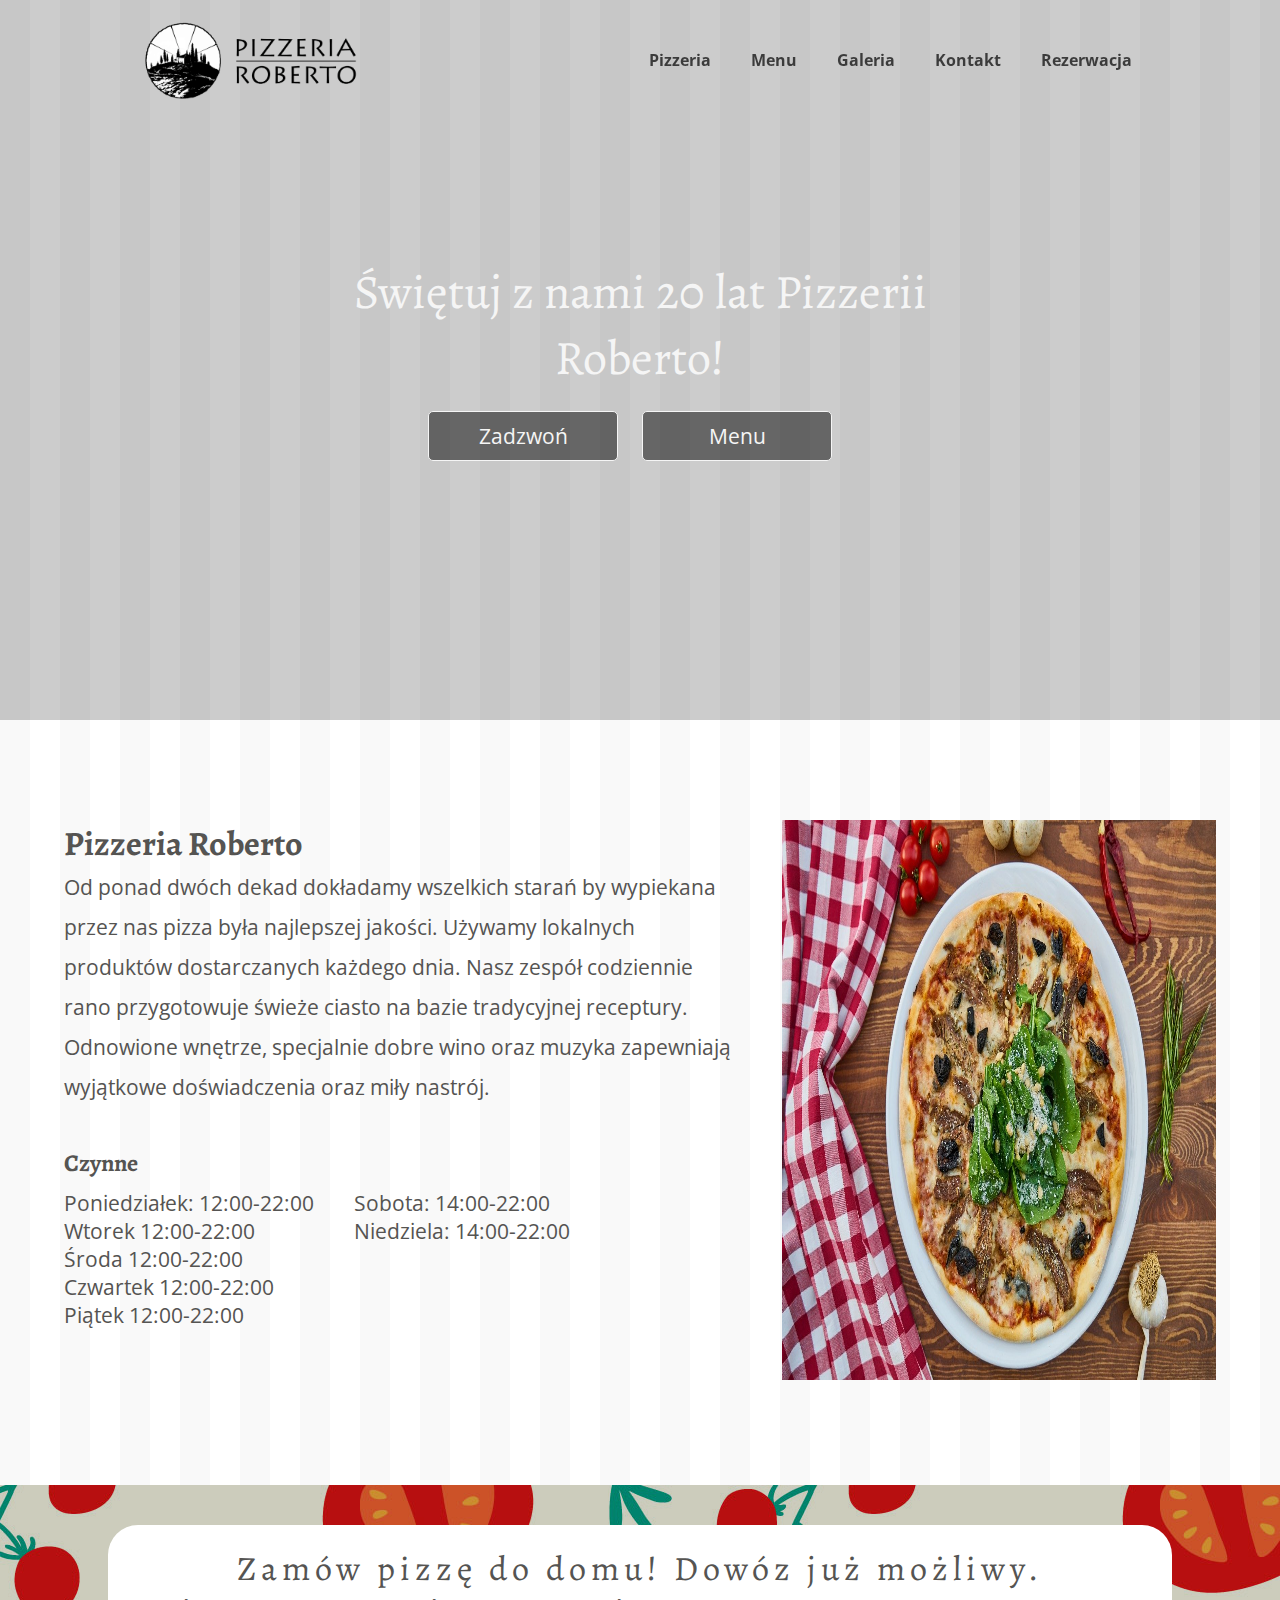
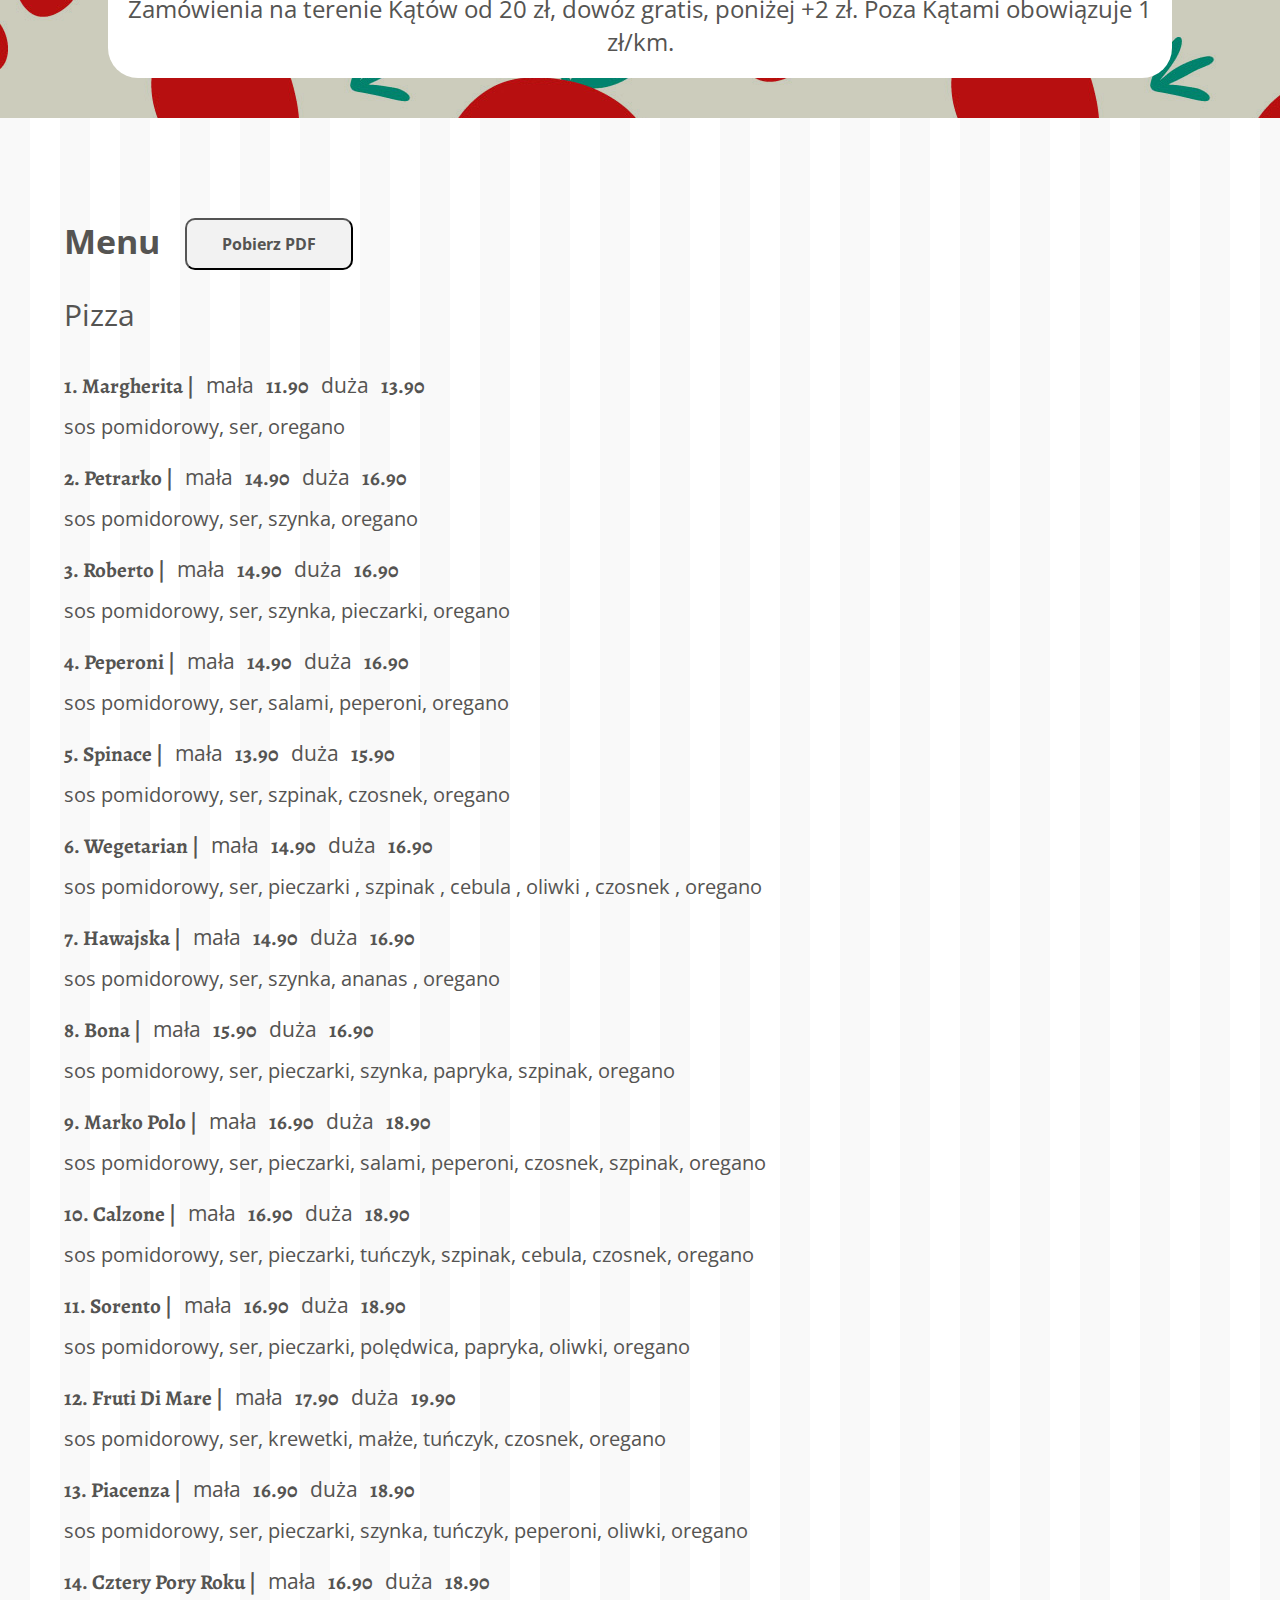
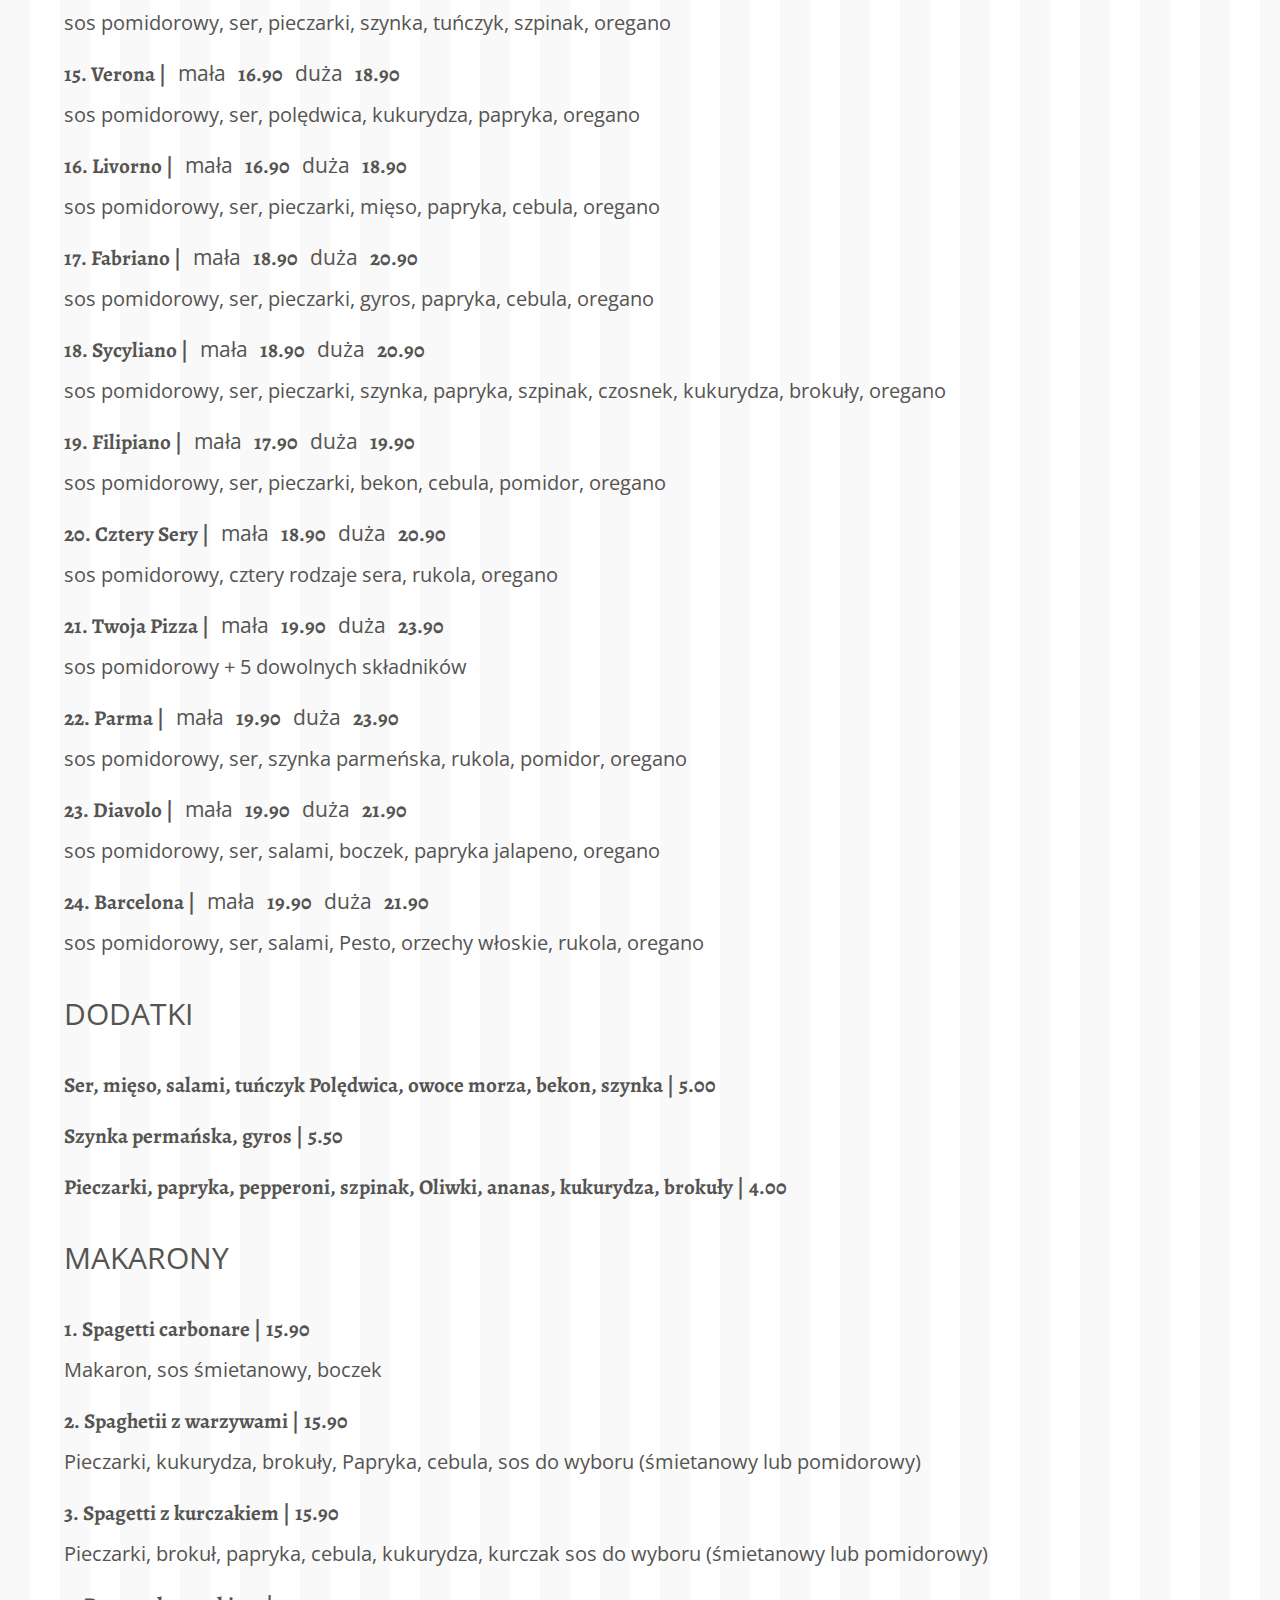
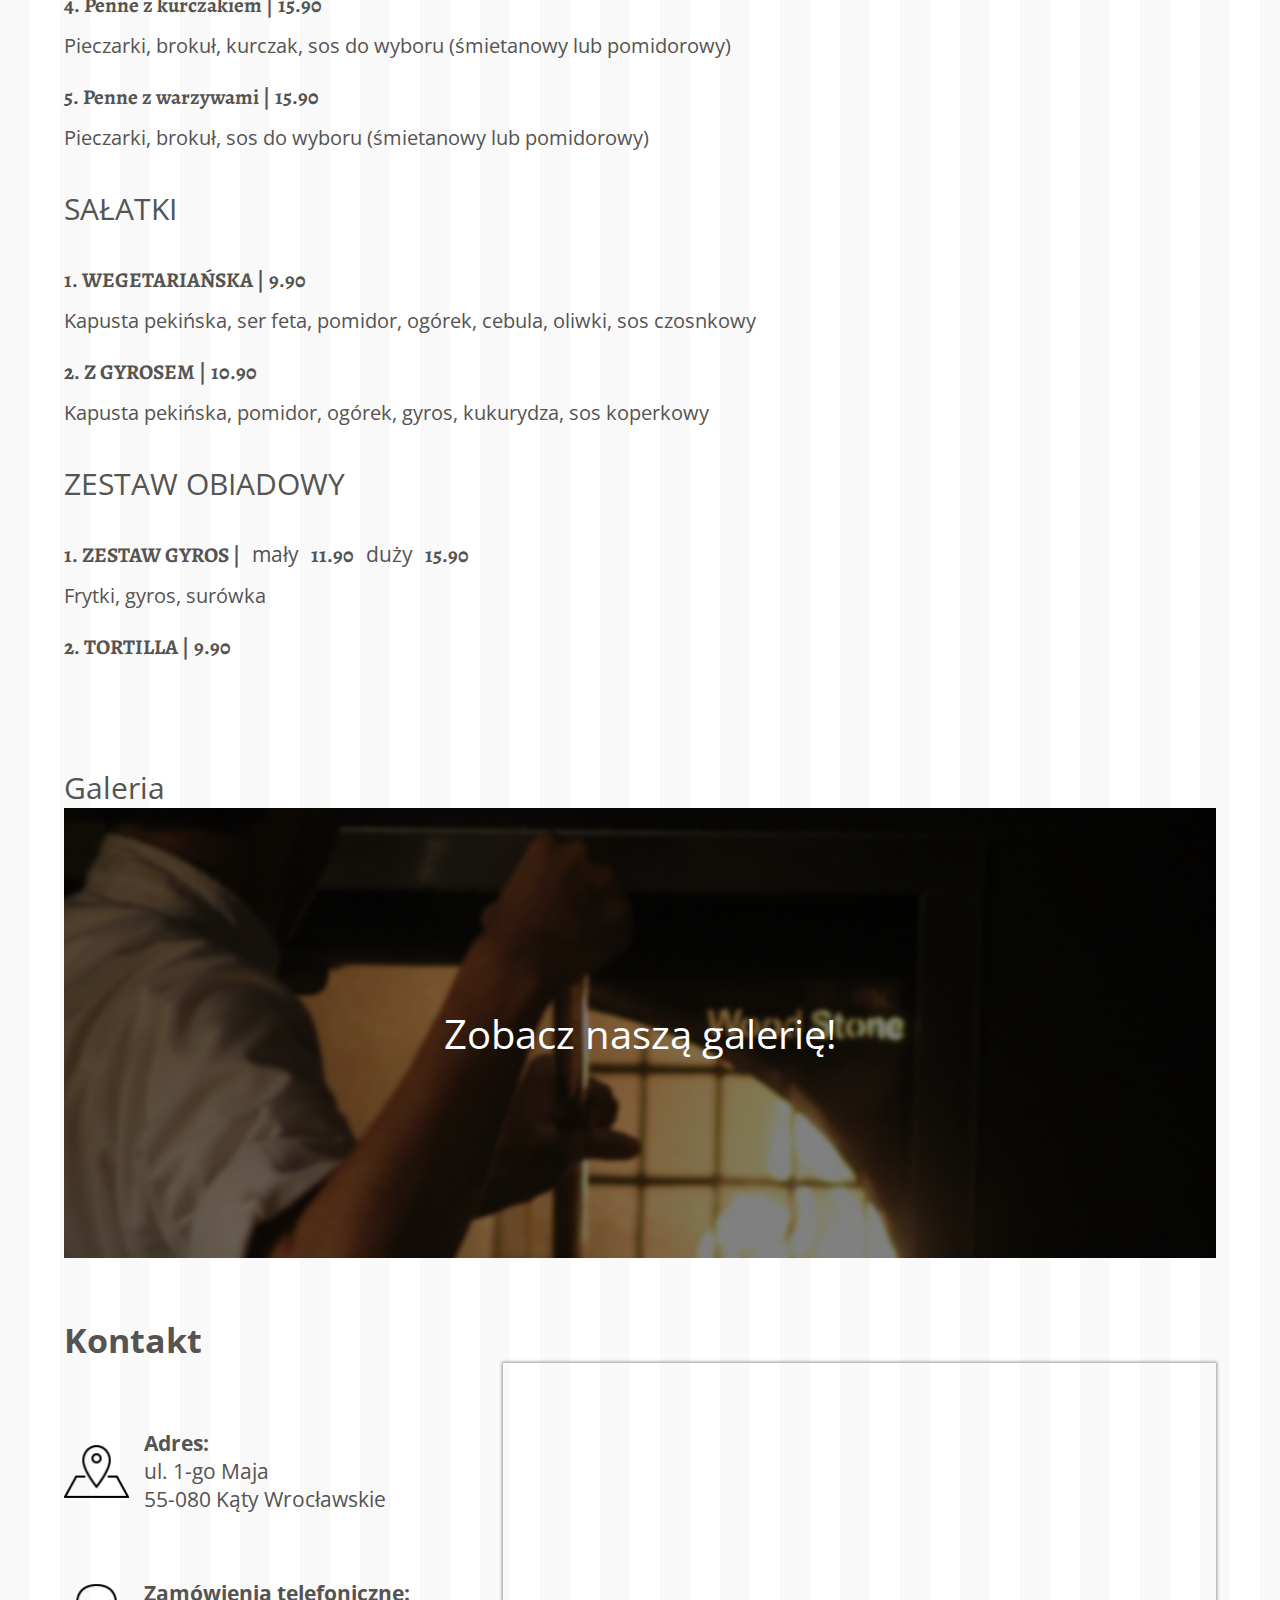
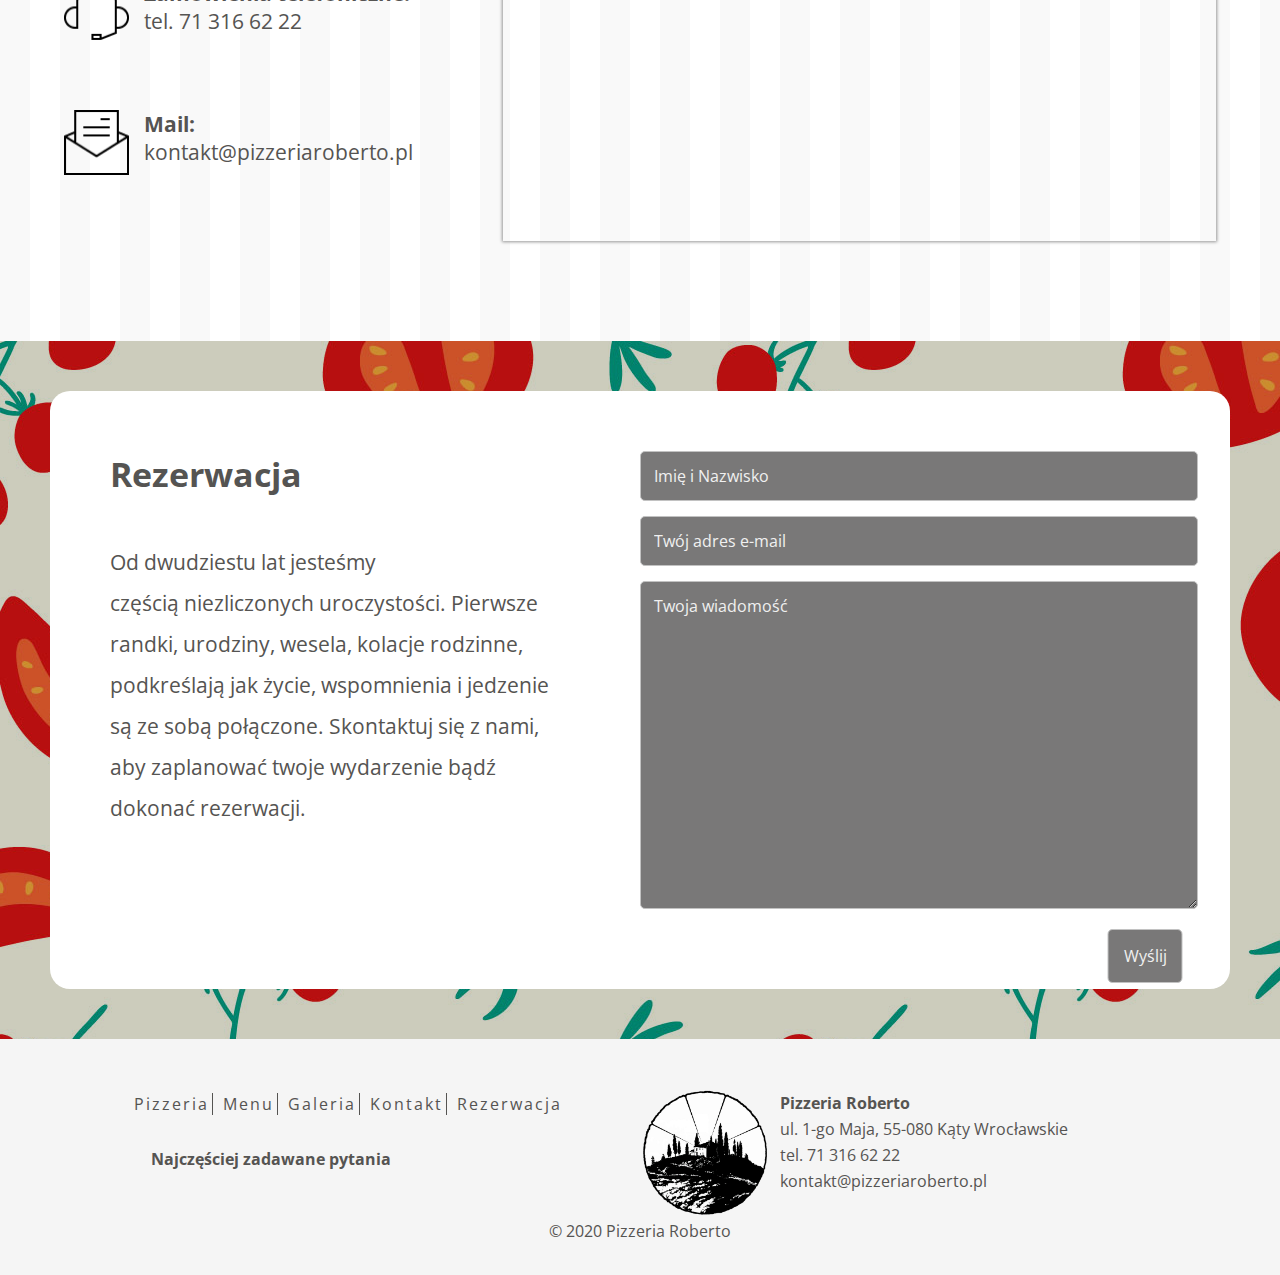
==== index.html @ e14f4267 "Add mobile version + hamburger" ====
<!DOCTYPE html>
<html lang="en">

<head>
    <meta charset="UTF-8">
    <meta name="viewport" content="width=device-width, initial-scale=1.0">
    <meta http-equiv="X-UA-Compatible" content="ie=edge">
    <title>Pizzeria Roberto</title>
    <link rel="stylesheet" href="style.css">
    <link rel="stylesheet" href="//use.fontawesome.com/releases/v5.0.7/css/all.css">
    <link
        href="https://fonts.googleapis.com/css?family=Alegreya:400,700|Open+Sans:400,700&display=swap&subset=latin-ext"
        rel="stylesheet">




    <!-- 
    <link rel="stylesheet" href="https://stackpath.bootstrapcdn.com/bootstrap/4.1.2/css/bootstrap.min.css"
        integrity="sha384-Smlep5jCw/wG7hdkwQ/Z5nLIefveQRIY9nfy6xoR1uRYBtpZgI6339F5dgvm/e9B" crossorigin="anonymous"> -->
</head>

<body>
    <div class="background-image">
        <!-- <div class="bg-headder"></div> -->

        <i class="fas fa-bars"></i>
        <header>
            <!-- <div class="bg-headder"></div> -->
            <nav class="nav-bar">
                <!-- moving nav bar with the site -->

                <div class="bar-pannel nav-moving clearfix">
                    <div class="logo">
                        <a href="#"><img src="images/pizzerialogotyp.png" alt="logo"></a>
                    </div>

                    <div class="nav-list ">
                        <ul>
                            <li class="pizzeriaBtn">Pizzeria</li>
                            <li class="menuBtn">Menu</li>
                            <li class="galleryBtn">Galeria</li>
                            <li class="contactBtn">Kontakt</li>
                            <li class="reservationBtn">Rezerwacja</li>
                        </ul>
                    </div>
                </div>

                <!-- nav bar resting on the top of the site -->

                <div class="bar-pannel clearfix">
                    <div class="logo logo-still-nav">
                        <a href="#"><img src="images/pizzerialogotyp.png" alt="logo"></a>
                    </div>

                    <div class="nav-list nav-list2">
                        <ul>
                            <li class="pizzeriaBtn2">Pizzeria</li>
                            <li class="menuBtn2">Menu</li>
                            <li class="galleryBtn2">Galeria</li>
                            <li class="contactBtn2">Kontakt</li>
                            <li class="reservationBtn2">Rezerwacja</li>
                        </ul>
                    </div>
                </div>

                <div class="center-information">
                    <h2 class="center-text font-headders">Świętuj z nami 20 lat Pizzerii Roberto!</h2>
                    <div class="button-wrapper">
                        <a href="tel:+48713166222"> <button class="banner-call">Zadzwoń</button></a>
                        <button class="banner-menu menuBannerBtn">Menu</button>
                    </div>
                </div>


            </nav>
        </header>

        <div class="wrapper">
            <section class="pizzeria">
                <div class="content-section-pizzeria">
                    <div class="text-section-pizzeria">
                        <h2 class="font-headders">Pizzeria Roberto</h2>
                        <p>Od ponad dwóch dekad dokładamy wszelkich starań by wypiekana przez nas pizza była najlepszej
                            jakości. Używamy lokalnych produktów dostarczanych każdego dnia.
                            Nasz zespół codziennie rano przygotowuje świeże ciasto na bazie tradycyjnej receptury.
                            Odnowione wnętrze, specjalnie dobre wino oraz muzyka zapewniają wyjątkowe doświadczenia oraz
                            miły nastrój.</p>

                        <h3 class="font-headders">Czynne</h3>

                        <section class="opening-hours">

                            <span>
                                <ul>
                                    <li>Poniedziałek: 12:00-22:00</li>
                                    <li>Wtorek 12:00-22:00</li>
                                    <li>Środa 12:00-22:00</li>
                                    <li>Czwartek 12:00-22:00</li>
                                    <li>Piątek 12:00-22:00</li>
                                </ul>
                            </span>
                            <span>
                                <ul>
                                    <li>Sobota: 14:00-22:00</li>
                                    <li>Niedziela: 14:00-22:00</li>
                                </ul>
                            </span>
                        </section>
                    </div>
                    <div class="img-section-pizzeria">
                        <img class="clearfix" src="images/bannerprobny.jpg" alt="pizzeria">
                    </div>
                </div>


            </section>

        </div>




        <section class="middle-banner">
            <div class="middle-banner-text">
                <h2 class="font-headders">Zamów pizzę do domu! Dowóz już możliwy.</h2>
                <h3>Zamówienia na terenie Kątów od 20 zł, dowóz gratis, poniżej +2 zł. Poza Kątami obowiązuje 1 zł/km.
                </h3>
            </div>

        </section>


        <div class="wrapper">
            <section class="section-menu">
                <div class="section-menu-headder">
                    <p>Menu</p>
                    <a href="/images/pizzerialogotyp.png" download="Menu Pizzeria Roberto">
                <button>Pobierz PDF</button>
            </a>
                </div>

                <div class="section-menu-pizza">
                    <div class="section-menu-pizza-headder">
                        <span class="menu-headder">Pizza</span>

                    </div>

                    <div class="cointainer-menu-line">
                        <span class="product-name">1. Margherita |</span>
                        <span class="product-size">mała</span>
                        <span class="product-price">11.90</span>
                        <span class="product-size">duża</span>
                        <span class="product-price clearfix">13.90</span>
                        <span class="product-addings">sos pomidorowy, ser, oregano</span>
                    </div>

                    <div class="cointainer-menu-line">
                        <span class="product-name">	2. Petrarko |</span>
                        <span class="product-size">mała</span>
                        <span class="product-price">14.90</span>
                        <span class="product-size">duża</span>
                        <span class="product-price clearfix">16.90</span>
                        <span class="product-addings">sos pomidorowy, ser, szynka, oregano</span>
                    </div>

                    <div class="cointainer-menu-line">
                        <span class="product-name">	3. Roberto |</span>
                        <span class="product-size">mała</span>
                        <span class="product-price">14.90</span>
                        <span class="product-size">duża</span>
                        <span class="product-price clearfix">16.90</span>
                        <span class="product-addings">sos pomidorowy, ser, szynka, pieczarki, oregano</span>
                    </div>

                    <div class="cointainer-menu-line">
                        <span class="product-name">	4. Peperoni |</span>
                        <span class="product-size">mała</span>
                        <span class="product-price">14.90</span>
                        <span class="product-size">duża</span>
                        <span class="product-price clearfix">16.90</span>
                        <span class="product-addings">sos pomidorowy, ser, salami, peperoni, oregano</span>
                    </div>

                    <div class="cointainer-menu-line">
                        <span class="product-name">	5. Spinace |</span>
                        <span class="product-size">mała</span>
                        <span class="product-price">13.90</span>
                        <span class="product-size">duża</span>
                        <span class="product-price clearfix">15.90</span>
                        <span class="product-addings">sos pomidorowy, ser, szpinak, czosnek, oregano</span>
                    </div>

                    <div class="cointainer-menu-line">
                        <span class="product-name">	6. Wegetarian |</span>
                        <span class="product-size">mała</span>
                        <span class="product-price">14.90</span>
                        <span class="product-size">duża</span>
                        <span class="product-price clearfix">16.90</span>
                        <span class="product-addings">sos pomidorowy, ser, pieczarki , szpinak , cebula , oliwki , czosnek , oregano</span>
                    </div>

                    <div class="cointainer-menu-line">
                        <span class="product-name">	7. Hawajska |</span>
                        <span class="product-size">mała</span>
                        <span class="product-price">14.90</span>
                        <span class="product-size">duża</span>
                        <span class="product-price clearfix">16.90</span>
                        <span class="product-addings">sos pomidorowy, ser, szynka, ananas , oregano</span>
                    </div>

                    <div class="cointainer-menu-line">
                        <span class="product-name">	8. Bona |</span>
                        <span class="product-size">mała</span>
                        <span class="product-price">15.90</span>
                        <span class="product-size">duża</span>
                        <span class="product-price clearfix">16.90</span>
                        <span class="product-addings">sos pomidorowy, ser, pieczarki, szynka, papryka, szpinak, oregano</span>
                    </div>

                    <div class="cointainer-menu-line">
                        <span class="product-name">	9. Marko Polo |</span>
                        <span class="product-size">mała</span>
                        <span class="product-price">16.90</span>
                        <span class="product-size">duża</span>
                        <span class="product-price clearfix">18.90</span>
                        <span class="product-addings">sos pomidorowy, ser, pieczarki, salami, peperoni, czosnek, szpinak, oregano</span>
                    </div>

                    <div class="cointainer-menu-line">
                        <span class="product-name">	10. Calzone |</span>
                        <span class="product-size">mała</span>
                        <span class="product-price">16.90</span>
                        <span class="product-size">duża</span>
                        <span class="product-price clearfix">18.90</span>
                        <span class="product-addings">sos pomidorowy, ser, pieczarki, tuńczyk, szpinak, cebula, czosnek, oregano</span>
                    </div>

                    <div class="cointainer-menu-line">
                        <span class="product-name">	11. Sorento |</span>
                        <span class="product-size">mała</span>
                        <span class="product-price">16.90</span>
                        <span class="product-size">duża</span>
                        <span class="product-price clearfix">18.90</span>
                        <span class="product-addings">sos pomidorowy, ser, pieczarki, polędwica, papryka, oliwki, oregano</span>
                    </div>

                    <div class="cointainer-menu-line">
                        <span class="product-name">	12. Fruti Di Mare |</span>
                        <span class="product-size">mała</span>
                        <span class="product-price">17.90</span>
                        <span class="product-size">duża</span>
                        <span class="product-price clearfix">19.90</span>
                        <span class="product-addings">sos pomidorowy, ser, krewetki, małże, tuńczyk, czosnek, oregano</span>
                    </div>

                    <div class="cointainer-menu-line">
                        <span class="product-name">	13. Piacenza |</span>
                        <span class="product-size">mała</span>
                        <span class="product-price">16.90</span>
                        <span class="product-size">duża</span>
                        <span class="product-price clearfix">18.90</span>
                        <span class="product-addings">sos pomidorowy, ser, pieczarki, szynka, tuńczyk, peperoni, oliwki, oregano</span>
                    </div>

                    <div class="cointainer-menu-line">
                        <span class="product-name">	14. Cztery Pory Roku |</span>
                        <span class="product-size">mała</span>
                        <span class="product-price">16.90</span>
                        <span class="product-size">duża</span>
                        <span class="product-price clearfix">18.90</span>
                        <span class="product-addings">sos pomidorowy, ser, pieczarki, szynka, tuńczyk, szpinak, oregano</span>
                    </div>

                    <div class="cointainer-menu-line">
                        <span class="product-name">	15. Verona |</span>
                        <span class="product-size">mała</span>
                        <span class="product-price">16.90</span>
                        <span class="product-size">duża</span>
                        <span class="product-price clearfix">18.90</span>
                        <span class="product-addings">sos pomidorowy, ser, polędwica, kukurydza, papryka, oregano</span>
                    </div>

                    <div class="cointainer-menu-line">
                        <span class="product-name">	16. Livorno |</span>
                        <span class="product-size">mała</span>
                        <span class="product-price">16.90</span>
                        <span class="product-size">duża</span>
                        <span class="product-price clearfix">18.90</span>
                        <span class="product-addings">sos pomidorowy, ser, pieczarki, mięso, papryka, cebula, oregano</span>
                    </div>

                    <div class="cointainer-menu-line">
                        <span class="product-name">	17. Fabriano |</span>
                        <span class="product-size">mała</span>
                        <span class="product-price">18.90</span>
                        <span class="product-size">duża</span>
                        <span class="product-price clearfix">20.90</span>
                        <span class="product-addings">sos pomidorowy, ser, pieczarki, gyros, papryka, cebula, oregano</span>
                    </div>

                    <div class="cointainer-menu-line">
                        <span class="product-name">	18. Sycyliano |</span>
                        <span class="product-size">mała</span>
                        <span class="product-price">18.90</span>
                        <span class="product-size">duża</span>
                        <span class="product-price clearfix">20.90</span>
                        <span class="product-addings">sos pomidorowy, ser, pieczarki, szynka, papryka, szpinak, czosnek, kukurydza, brokuły, oregano</span>
                    </div>

                    <div class="cointainer-menu-line">
                        <span class="product-name">	19. Filipiano |</span>
                        <span class="product-size">mała</span>
                        <span class="product-price">17.90</span>
                        <span class="product-size">duża</span>
                        <span class="product-price clearfix">19.90</span>
                        <span class="product-addings">sos pomidorowy, ser, pieczarki, bekon, cebula, pomidor, oregano</span>
                    </div>

                    <div class="cointainer-menu-line">
                        <span class="product-name">	20. Cztery Sery |</span>
                        <span class="product-size">mała</span>
                        <span class="product-price">18.90</span>
                        <span class="product-size">duża</span>
                        <span class="product-price clearfix">20.90</span>
                        <span class="product-addings">sos pomidorowy, cztery rodzaje sera, rukola, oregano</span>
                    </div>

                    <div class="cointainer-menu-line">
                        <span class="product-name">	21. Twoja Pizza |</span>
                        <span class="product-size">mała</span>
                        <span class="product-price">19.90</span>
                        <span class="product-size">duża</span>
                        <span class="product-price clearfix">23.90</span>
                        <span class="product-addings">sos pomidorowy + 5 dowolnych składników</span>
                    </div>

                    <div class="cointainer-menu-line">
                        <span class="product-name">	22. Parma |</span>
                        <span class="product-size">mała</span>
                        <span class="product-price">19.90</span>
                        <span class="product-size">duża</span>
                        <span class="product-price clearfix">23.90</span>
                        <span class="product-addings">sos pomidorowy, ser, szynka parmeńska, rukola, pomidor, oregano</span>
                    </div>

                    <div class="cointainer-menu-line">
                        <span class="product-name">	23. Diavolo |</span>
                        <span class="product-size">mała</span>
                        <span class="product-price">19.90</span>
                        <span class="product-size">duża</span>
                        <span class="product-price clearfix">21.90</span>
                        <span class="product-addings">sos pomidorowy, ser, salami, boczek, papryka jalapeno, oregano</span>
                    </div>

                    <div class="cointainer-menu-line">
                        <span class="product-name">	24. Barcelona |</span>
                        <span class="product-size">mała</span>
                        <span class="product-price">19.90</span>
                        <span class="product-size">duża</span>
                        <span class="product-price clearfix">21.90</span>
                        <span class="product-addings">sos pomidorowy, ser, salami, Pesto, orzechy włoskie, rukola, oregano</span>
                    </div>




                </div>
                <div class="section-menu-addings">
                    <div class="section-menu-pizza-headder">
                        <span class="menu-headder">DODATKI</span>
                    </div>

                    <div class="cointainer-menu-line">
                        <span class="product-name">Ser, mięso, salami, tuńczyk
                        Polędwica, owoce morza, bekon, szynka |</span>
                        <span class="product-price">5.00</span>

                    </div>

                    <div class="cointainer-menu-line">
                        <span class="product-name">Szynka permańska, gyros |</span>
                        <span class="product-price">5.50</span>

                    </div>


                    <div class="cointainer-menu-line">
                        <span class="product-name">	Pieczarki, papryka, pepperoni, szpinak,
                        Oliwki, ananas, kukurydza, brokuły |</span>
                        <span class="product-price">4.00</span>

                    </div>


                </div>


                <div class="section-menu-macaronni">
                    <div class="section-menu-pizza-headder">
                        <span class="menu-headder">MAKARONY</span>
                    </div>

                    <div class="cointainer-menu-line">
                        <span class="product-name">	1. Spagetti carbonare |</span>
                        <span class="product-price clearfix">15.90</span>
                        <span class="product-addings">Makaron, sos śmietanowy, boczek</span>
                    </div>

                    <div class="cointainer-menu-line">
                        <span class="product-name">	2. Spaghetii z warzywami |</span>
                        <span class="product-price clearfix">15.90</span>
                        <span class="product-addings">Pieczarki, kukurydza, brokuły, Papryka, cebula, sos do wyboru (śmietanowy lub pomidorowy)</span>
                    </div>

                    <div class="cointainer-menu-line">
                        <span class="product-name">	3. Spagetti z kurczakiem |</span>
                        <span class="product-price clearfix">15.90</span>
                        <span class="product-addings">Pieczarki, brokuł, papryka, cebula, kukurydza, kurczak sos do wyboru (śmietanowy lub pomidorowy)</span>
                    </div>

                    <div class="cointainer-menu-line">
                        <span class="product-name">	4. Penne z kurczakiem |</span>
                        <span class="product-price clearfix">15.90</span>
                        <span class="product-addings">Pieczarki, brokuł, kurczak, sos do wyboru (śmietanowy lub pomidorowy)</span>
                    </div>

                    <div class="cointainer-menu-line">
                        <span class="product-name">	5. Penne z warzywami |</span>
                        <span class="product-price clearfix">15.90</span>
                        <span class="product-addings">Pieczarki, brokuł, sos do wyboru (śmietanowy lub pomidorowy)</span>
                    </div>


                </div>


                <div class="section-menu-salads">
                    <div class="section-menu-pizza-headder">
                        <span class="menu-headder">SAŁATKI</span>
                    </div>

                    <div class="cointainer-menu-line">
                        <span class="product-name">	1. WEGETARIAŃSKA |</span>
                        <span class="product-price clearfix">9.90</span>
                        <span class="product-addings">Kapusta pekińska, ser feta, pomidor, ogórek, cebula, oliwki, sos czosnkowy</span>
                    </div>

                    <div class="cointainer-menu-line">
                        <span class="product-name">	2. Z GYROSEM |</span>
                        <span class="product-price clearfix">10.90</span>
                        <span class="product-addings">Kapusta pekińska, pomidor, ogórek, gyros, kukurydza, sos koperkowy</span>
                    </div>
                </div>


                <div class="section-menu-dinner-set">
                    <div class="section-menu-pizza-headder">
                        <span class="menu-headder">ZESTAW OBIADOWY</span>
                    </div>

                    <div class="cointainer-menu-line">
                        <span class="product-name">	1. ZESTAW GYROS |</span>
                        <span class="product-size">mały</span>
                        <span class="product-price">11.90</span>
                        <span class="product-size">duży</span>
                        <span class="product-price clearfix">15.90</span>
                        <span class="product-addings">Frytki, gyros, surówka</span>
                    </div>

                    <div class="cointainer-menu-line">
                        <span class="product-name">	2. TORTILLA |</span>
                        <span class="product-price clearfix">9.90</span>
                    </div>


                </div>

            </section>
        </div>


        <div class="wrapper">

            <section class="section-gallery">
                <div class="section-gallery-headder">
                    <p>Galeria</p>
                </div>

                <div class="section-gallery-gallery" onclick="goToGalleryLink()">
                    <img src="images/slider1.jpg" alt="" class="slider">
                    <p class="slider-text">Zobacz naszą galerię!</p>

                    <!-- <div class="dots">
                        <span  class="active dot"></span>
                        <span class="dot"></span>
                        <span class="dot"></span>
                    </div> -->
                </div>

            </section>


        </div>

        <div class="wrapper">

            <section class="contact">
                <span class="contact-title">Kontakt</span>

                <div class="wrapperContact">

                    <div class="contact-text">
                        <!-- <span class="contact-title">Kontakt</span> -->

                        <div class="contact-adress">
                            <div class="contact-image"><img src="images/basic_geolocalize-05.png"
                                    alt="ikona geolokalizacji"></div>

                            <div class="contact-information">
                                <p class="contact-headder">Adres:</p>
                                <p>ul. 1-go Maja</p>
                                <p>55-080 Kąty Wrocławskie</p>
                            </div>
                        </div>

                        <div class="contact-adress">
                            <div class="contact-image"><img src="images/basic_headset.png" alt="ikona słuchawek"></div>
                            <div class="contact-information">
                                <p class="contact-headder">Zamówienia telefoniczne:</p>
                                <p>tel. 71 316 62 22 </p>
                            </div>
                        </div>

                        <div class="contact-adress">
                            <div class="contact-image"><img src="images/basic_mail_open_text.png" alt="ikona mail">
                            </div>
                            <div class="contact-information">
                                <p class="contact-headder">Mail:</p>
                                <p>kontakt@pizzeriaroberto.pl</p>
                            </div>
                        </div>
                    </div>

                    <div class="contact-map">
                        <iframe
                            src="https://www.google.com/maps/embed?pb=!1m18!1m12!1m3!1d2509.10211038437!2d16.759956015752515!3d51.0327347795599!2m3!1f0!2f0!3f0!3m2!1i1024!2i768!4f13.1!3m3!1m2!1s0x470fb91d4b58c8bb%3A0x3ac52c803412a71a!2sPizzeria%20Roberto!5e0!3m2!1spl!2spl!4v1575902957432!5m2!1spl!2spl"
                            width="0" height="0" frameborder="0" style="border:0;" allowfullscreen=""></iframe>
                    </div>
                </div>
            </section>

        </div>




        <section class="contact-form">

            <div class="contact-form-wrapper">
                <div class="contact-form-text">
                    <h3 class="contact-title">Rezerwacja</h3>
                    <p>Od dwudziestu lat jesteśmy częścią niezliczonych uroczystości. Pierwsze randki, urodziny, wesela,
                        kolacje rodzinne, podkreślają jak życie, wspomnienia i jedzenie są ze sobą połączone. Skontaktuj
                        się
                        z nami, aby zaplanować twoje wydarzenie bądź dokonać rezerwacji.</p>
                </div>

                <div class="contact-form-inputs">
                    <form action="contactform.php" method="post">
                        <input class="contact-form-input-name contact-form-input" type="text" name="name"
                            placeholder="Imię i Nazwisko" required>
                        <input class="contact-form-input-mail contact-form-input" type="text" name="mail"
                            placeholder="Twój adres e-mail" required>
                        <!-- <input type="text" name="subject" placeholder="temat" class="contact-form-input-subject"> -->
                        <textarea class="contact-form-input-message contact-form-input" name="message"
                            placeholder="Twoja wiadomość" required></textarea>
                        <button class="formBtn" type="submit" name="submit">Wyślij</button>
                    </form>

                </div>
            </div>


        </section>



        <!-- <div class="wrapper"> -->

        <footer>
            <div class="footer-main">

                <div class="footer-nav">
                    <div class="footer-list">
                        <ul>
                            <li class="footer-nav pizzeriaBtn3">Pizzeria</li>
                            <li class="footer-nav  menuBtn3">Menu</li>
                            <li class="footer-nav  galleryBtn3">Galeria</li>
                            <li class="footer-nav  contactBtn3">Kontakt</li>
                            <li class="footer-nav  reservationBtn3">Rezerwacja</li>
                        </ul>

                        <div class="footer-faq">
                            <a href="https://www.facebook.com/pizzeriarobertokatywroclawskie/">Najczęściej zadawane pytania</a>
                        </div>
                    </div>
                </div>

                <div class="footer-logo">
                    <div class="footer-image">
                        <img src="images/Logo-Pizzeria.png" alt="logo">
                    </div>

                    <div class="footer-informations">
                        <p class="header">Pizzeria Roberto</p>
                        <p>ul. 1-go Maja, 55-080 Kąty Wrocławskie</p>
                        <p>tel. 71 316 62 22</p>
                        <p>kontakt@pizzeriaroberto.pl</p>
                    </div>
                </div>

                <div class="footer-facebook">
                    <div data-token="66VuKAAamsrSkAab1FcdlpJiuGJBAyH6VKiJY7FPUSMRJHP6Iy" class="romw-badge"></div>
                    <script src="https://reviewsonmywebsite.com/js/embedLoader.js?id=16985fd9e429040ba7c6"
                        type="text/javascript"></script>

                </div>

            </div>

            <section>
                <p>© 2020 Pizzeria Roberto</p>
            </section>

        </footer>

    </div>












    <script src="code.js"></script>
</body>

</html>
---- style.css ----
/* used fonts

font-family: 'Alegreya', sans-serif;
font-family: 'Open Sans', sans-serif;

*/



* {
    padding: 0;
    margin: 0;
    color: #555452;
    font-family: 'Open Sans', sans-serif;

}

body {
    font-family: 'Open Sans', sans-serif;
}

.fas {
    display: none;
    visibility: hidden;
    position: fixed;
}



.font-headders {
    font-family: 'Alegreya', sans-serif;
}


div.background-image {
    display: block;
    position: relative;
}

div.background-image::after {
    content: "";
    background: url(images/Subtle-Stripes.png);
    background-size: 60px;
    opacity: 0.6;
    top: 0;
    left: 0;
    bottom: 0;
    right: 0;
    position: absolute;
    z-index: -1;
}

.wrapper {
    max-width: 1301px;
    margin: auto;
}



.logo img {
    position: absolute;
    display: block;
    float: left;
    height: 60px;
    margin: 0 10vw;

}

.logo-still-nav img {
    height: 90px;
    margin-top: -15px;
}

.bar-pannel {
    position: absolute;
    top: 20px;
    padding: 10px 0;

    background-color: none;
    width: 100%;
    transition: 0.3s top;
}

div.nav-moving {
    background-color: rgba(130, 130, 130, .9);
    background-blend-mode: darken;
    top: -80px;
    z-index: 100;
}

.clearfix::after {
    content: "";
    display: block;
    clear: both;

}



.nav-list ul {
    list-style-type: none;
    overflow: hidden;
    float: right;
    margin-right: 10vw;
}

.nav-list li {
    float: left;
    width: auto;
    height: 60px;
    text-align: center;
    line-height: 60px;
    padding: 0 20px;

    opacity: 0.7;
    font-size: 16px;
    font-weight: bold;
    color: black;
    cursor: pointer;
}

.nav-list li:hover {
    opacity: 1;
}

.nav-bar {
    position: relative;


    background-color: rgba(0, 0, 0, 0.2);
    background-blend-mode: multiply;
    background-image: url("images/PizzeriaRoberto_BG-blur-cut.png");
    height: 80vh;

    background-repeat: no-repeat;
    background-size: cover;
    background-position: center;
    background-attachment: fixed;
}

.center-information {
    position: absolute;
    top: 50%;
    left: 50%;
    transform: translate(-50%, -50%);
}

.center-information h2 {
    font-size: 48px;
    color: whitesmoke;
    text-align: center;
    font-weight: normal;
}

.center-information button {
    border: solid whitesmoke 0.5px;
    border-radius: 5px;
    color: whitesmoke;
    font-size: 21px;
    background-color: rgba(0, 0, 0, 0.5);
    width: 190px;
    height: 50px;
    margin-right: 20px;
    transition: 0.2s;
}

.center-information button:hover {
    background-color: rgba(255, 255, 255, 0.6);
    color: rgb(19, 17, 17);
    cursor: pointer;
}

.center-information .button-wrapper {
    text-align: center;
    margin-top: 20px;
}


/* the main part of the page */



section.pizzeria {
    margin: 100px 5vw;
}

.content-section-pizzeria {
    display: flex;
}

.text-section-pizzeria {
    margin-right: 50px;
}

.text-section-pizzeria h2 {
    font-size: 34px;
}

.text-section-pizzeria h3 {
    font-size: 24px;
    margin-top: 40px;
    margin-bottom: 10px;
}

.text-section-pizzeria p {
    font-size: 21px;
    line-height: 40px;
}

.text-section-pizzeria .opening-hours {
    font-size: 21px;
}

.text-section-pizzeria .opening-hours span:nth-child(1) {
    margin-right: 40px;
}

.img-section-pizzeria img {
    width: 434px;
    height: 560px;
}

.opening-hours {
    display: flex;
}

.opening-hours li {
    display: flex;
}



/* middle banner */


.middle-banner {
    background: rgba(0, 0, 0, .2) url('images/cherry-and-roma-tomatoes.jpg');
    background-blend-mode: darken;
    text-align: center;
    padding: 40px 0;
}

.middle-banner-text {
    background-color: white;
    width: 80%;
    margin: auto;
    padding: 20px;
    border-radius: 30px;
}

.middle-banner-text h2 {
    font-size: 34px;
    font-weight: normal;
    letter-spacing: 5px;
}

.middle-banner-text h3 {
    font-size: 24px;
    font-weight: normal;
}


/* menu */

.section-menu {
    margin: 100px 5vw;
}

.section-menu-headder p {
    margin-right: 25px;
    font-size: 34px;
    font-weight: bold;
    display: inline;
}

.section-menu-headder button {
    position: absolute;
    font-size: 16px;
    background-color: #f2f2f2;
    font-weight: bold;
    padding: 13px 35px;
    border-radius: 10px;
    cursor: pointer;
}

.section-menu-pizza-headder {
    margin: 30px 0;
}

.menu-headder {
    font-size: 30px;
}



.cointainer-menu-line {
    font-size: 21px;
    line-height: 40px;
    margin-bottom: 10px;
}


.product-name {
    font-family: 'Alegreya', sans-serif;
    font-weight: bold;
}


.product-price {
    font-family: 'Alegreya', sans-serif;
    font-weight: bold;
}

.product-size {
    padding: 0 7px;
}

.product-addings {
    font-size: 20px;
}


/* gallery */

.section-gallery {
    margin: 100px 5vw;
    height: 50vh;
}

.section-gallery-headder p {
    font-size: 30px;
}

.section-gallery-gallery {
    position: relative;
    overflow: hidden;
    height: 50vh;
    background-color: black;
    cursor: pointer;
}

.section-gallery-gallery img {
    position: absolute;
    min-width: 100%;
    min-height: 100%;
    top: 50%;
    left: 50%;
    transform: translate(-50%, -50%);
    filter: blur(2px);
    opacity: 0.5;
    transition: 0.2s;
}

.section-gallery-gallery img:hover {
    filter: blur(4px);
    opacity: 0.3;
}

.section-gallery-gallery p {
    position: absolute;
    top: 50%;
    left: 50%;
    transform: translate(-50%, -50%);
    font-size: 40px;
    color: white;
}

/* contact */


.contact {
    margin: 100px 5vw;
}

.wrapperContact {
    display: flex;
    justify-content: space-between;
}

.contact-title {
    font-size: 34px;
    font-weight: bold;
}

.contact-adress {
    display: flex;
    margin: 66px 0;
}

.contact-headder {
    font-weight: bold;
}

.contact-text {
    font-size: 21px;
    padding-right: 90px;
}



.contact-map {
    width: 100%;
    box-shadow: 0px 0px 3px 1px #979797;
}

.contact-information {
    margin-left: 15px;
}


.contact-map iframe {
    height: 100%;
    width: 100%;
}

.contact-image {
    display: flex;
    align-items: center;
}


.contact-image img {
    width: 65px;
}




/* contact form */


.contact-form {
    background: rgba(0, 0, 0, .2) url('images/cherry-and-roma-tomatoes.jpg');
    background-blend-mode: darken;
    padding: 50px;
}

.contact-form-wrapper {
    display: flex;
    background-color: white;
    padding: 60px;
    border-radius: 20px;
}

.contact-form-text {
    width: 50%;
}

.contact-form-inputs {
    width: 50%;
}


.contact-form-text h3 {
    margin-bottom: 45px;
}

.contact-form-text p {
    font-size: 21px;
    line-height: 41px;
    padding-right: 84px;
}

.contact-form-input {
    width: 100%;
    padding: 13px;
    font-size: 16px;
    background-color: rgba(32, 30, 30, 0.6);
    color: #f0f0f0;
    border: solid 1px #c2c2c2;
    border-radius: 5px;
    margin-bottom: 15px;
}

.contact-form-input-message {
    height: 300px;
}

::placeholder {
    color: #f0f0f0;
    opacity: 1;
}

.contact-form-inputs button {
    position: absolute;
    right: 0;
    transform: translate(-130%, 0);
    padding: 15px;
    font-size: 16px;
    background-color: rgba(32, 30, 30, 0.6);
    color: #f0f0f0;
    border: solid 1px #c2c2c2;
    border-radius: 5px;
    cursor: pointer;
    margin-bottom: 10px;
}



/* footer */

footer {
    background-color: #f5f5f5;
    min-height: 236px;
    color: #555452;
    font-size: 16px;
}

.footer-main {
    display: flex;
    justify-content: space-evenly;
    padding-top: 51px;
    max-width: 1200px;
    margin: auto;
}

.footer-logo {
    display: flex;
    margin-right: 30px;
}

.footer-nav {
    margin-left: 20px;
}

.footer-list li {
    display: inline;
    line-height: 28px;
    letter-spacing: 2px;
    cursor: pointer;
    border-right: #555452 solid 1px;
    margin: 0 3px;
    padding-right: 3px;
}

.footer-list li:nth-last-child(1) {
    border: none;
}

.footer-list li:hover {
    text-decoration: underline;
}

.footer-image img {
    width: 130px;
    margin-right: 10px;
}

.footer-informations p {
    line-height: 26px;
}

.footer-informations p.header {
    font-weight: bold;
}

.footer-faq a {
    text-decoration: none;
    font-weight: bold;
}

.footer-faq a:hover {
    color: black;
}

.footer-faq {
    margin: 30px 20px;
}

footer section {
    text-align: center;
}





@media (max-width: 1100px) {


    .contact-text {
        padding-right: 30px;
    }

    .contact-form-text p {
        font-size: 21px;
        line-height: 41px;
        padding-right: 24px;
    }
}


@media (max-width: 1000px) {
    .logo-still-nav img {
        height: 75px;
        margin-top: -10px;
    }
}

@media (max-width: 950px) {


    .contact-adress {

        margin: 90px 0px;
        padding-right: 25px;
    }

    .wrapperContact {
        flex-direction: column;
    }

    .contact-text {
        display: flex;
    }

    .contact-map {
        height: 50vw;
    }

    .contact-information {
        align-self: center;
    }



    /* contact form */


    .contact-form-wrapper {
        flex-direction: column;
    }

    .contact-form-text {
        width: 100%;
        padding-bottom: 60px;
    }

    .contact-form-inputs {
        width: 100%;
    }
}

@media (max-width: 850px) {

    .nav-bar {
        position: relative;


        background-color: rgba(0, 0, 0, 0.2);
        background-blend-mode: multiply;
        background-image: url("images/PizzeriaRoberto_BG-blur-cut.png");
        height: 80vh;

        background-repeat: no-repeat;
        background-size: auto 100%;
        background-position: center;
        /* background-attachment: fixed; */
    }

    .fas {
        display: block;
        position: fixed;
        z-index: 10000;
        font-size: 7vw;
        right: 0;
        margin: 7vw;

        transition: 0.3s right;

        visibility: visible;

    }

    .fasOn {
        transition: 0.3s right;
        color: whitesmoke;
    }

    div.nav-moving {
        display: none;
    }

    .nav-list {
        position: fixed;
        right: -100%;
        width: 100%;
        transition: 0.3s right;
        height: 100%;
        z-index: 99;
    }

    .navOn {
        right: 0;
        transition: 0.3s right;
    }


    .bar-pannel {
        top: 0px;
        padding: 0px 0;
    }

    .nav-list ul {
        padding-top: 35%;
        /* transform: translateY(); */
        list-style-type: none;
        overflow: hidden;
        float: none;
        margin-right: 0vw;
        height: 100%;
        background-color: grey;
        display: block;
        opacity: 0.9;

    }

    .nav-list li {
        float: none;
        text-align: center;
        line-height: auto;
        padding: 0 0px;

        opacity: 1;
        font-size: 16px;
        font-weight: bold;
        color: black;
        cursor: pointer;



    }



    .logo img {
        /* position: absolute; */
        /* display: block; */
        float: none;
        margin: 0;
        /* height: 110px; */
        /* margin: vw; */
        /* background-color: red; */

    }

    .logo-still-nav img {
        height: 100px;
        left: 47%;
        transform: translate(-50%, 12vh);

    }

    .center-information h2 {
        font-size: 20px;
    }

    .center-information button {
        font-size: 16px;
        margin: 15px 0;
    }




    /* the main part of the page */


    .content-section-pizzeria {
        display: block;
    }


    .text-section-pizzeria h2 {
        font-size: 20px;
    }

    .text-section-pizzeria h3 {
        font-size: 18px;
    }

    .text-section-pizzeria p {
        font-size: 14px;
        line-height: 30px;
    }

    .text-section-pizzeria .opening-hours {
        font-size: 14px;
    }


    .img-section-pizzeria img {
        width: 100%;
        height: auto;
        margin: 50px auto 0;
    }






    /* middle banner */


    .middle-banner {
        padding: 20px 0;
    }

    .middle-banner-text {
        padding: 10px;
    }

    .middle-banner-text h2 {
        font-size: 20px;
        letter-spacing: 3px;
    }

    .middle-banner-text h3 {
        font-size: 14px;
    }


    /* menu */



    .section-menu-headder p {
        font-size: 20px;
    }

    .section-menu-headder button {
        font-size: 13px;
    }

    .section-menu-pizza-headder {
        margin: 20px 0;
    }

    .menu-headder {
        font-size: 18px;
    }



    .cointainer-menu-line {
        font-size: 18px;
        line-height: 30px;

    }


    .product-addings {
        font-size: 14px;
    }


    /* gallery */



    .section-gallery-headder p {
        font-size: 20px;
    }






    .section-gallery-gallery p {
        font-size: 18px;
        width: 50vw;
    }

    /* contact */



    .contact-title {
        font-size: 20px;
    }





    .contact-text {
        font-size: 14px;

    }


    /* contact form */






    .contact-form-text p {
        font-size: 14px;
        line-height: 31px;
    }

    .contact-form-input {
        font-size: 14px;
    }




    /* footer */

    footer {
        font-size: 12px;
    }

    .footer-main {

        flex-direction: column;
        text-align: center;
    }

    .footer-logo {
        display: block;
        margin-left: auto;
        margin-right: auto;
    }

    .footer-nav {
        margin-left: 20px;
    }


    .footer-list li:nth-last-child(1) {
        border: none;
    }

    .footer-list li:hover {
        text-decoration: underline;
    }

    .footer-image img {
        width: 90px;
        margin-right: 10px;
    }


    .footer-facebook {
        visibility: hidden;
        display: none;
    }
}

@media (max-width: 690px) {
    .contact-text {
        display: block;
        /* font-size: 18px; */
    }
}

@media (max-width: 451px) {
    .logo-still-nav img {
        height: 90px;
        transform: translate(-50%, 11vh);

    }

    .center-information {
        top: 55%;

    }

    .text-section-pizzeria p {
        width: 90vw;
    }

    .middle-banner {
        padding: 20px 0;
    }

    .middle-banner-text {

        width: 90%;
        margin: auto;
        padding: 10px;

    }


    .section-gallery-gallery img {

        width: 50%;
        height: 50%;
        /* top: 50%;
        left: 50%;
        transform: translate(-50%, -50%); */

    }


    .contact-form {
        padding: 15px;
    }

    .contact-form-wrapper {
        padding: 30px 10px 70px;
    }

    .contact-form-text p {
        width: 85vw;
    }

    .contact-form-input {
        width: 93%;
    }

    .contact-form-inputs button {
        transform: translate(-100%, 0);
    }
}

@media(max-width:325px) {
    .logo-still-nav img {
        height: 80px;
        transform: translate(-50%, 8vh);

    }
}

@media(orientation:landscape) and (max-width:800px) {
    .nav-bar {
        height: 130vh;

    }

    .logo-still-nav img {
        height: 90px;
        transform: translate(-50%, 8vh);

    }
}
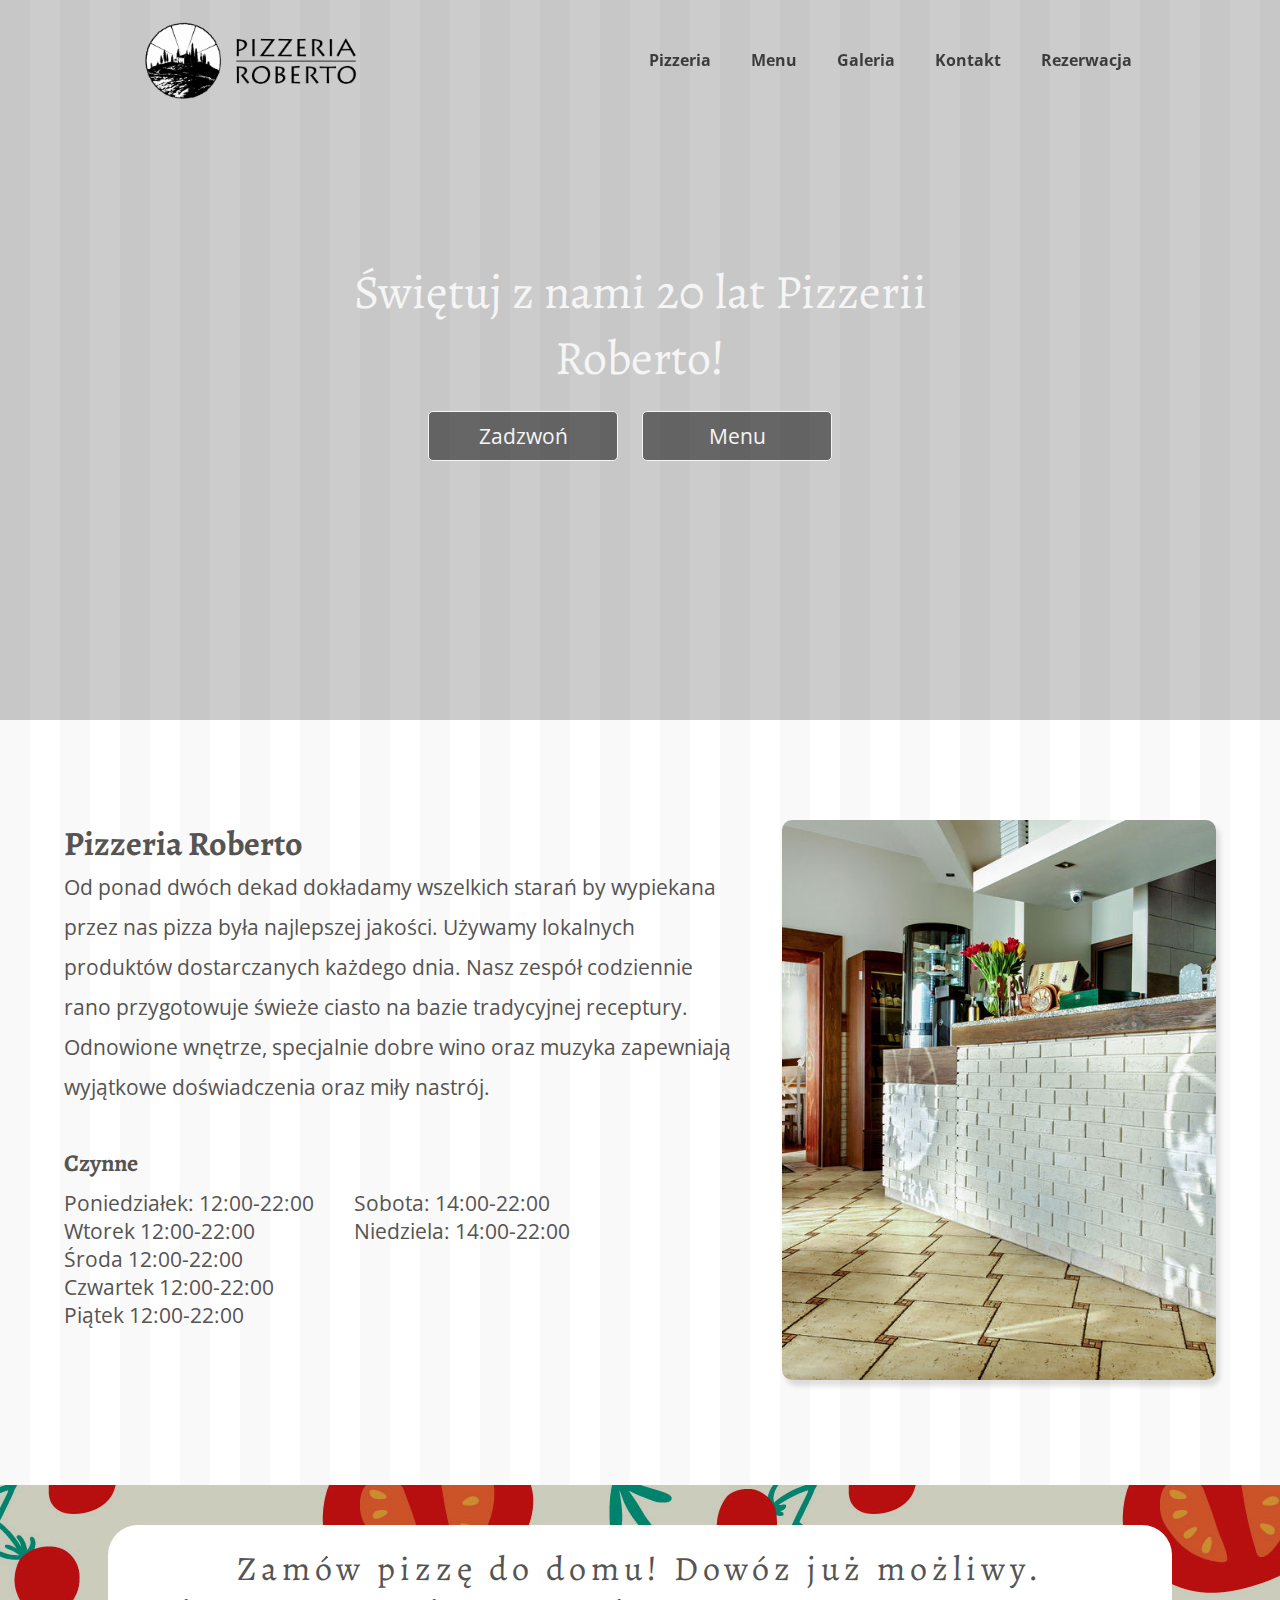
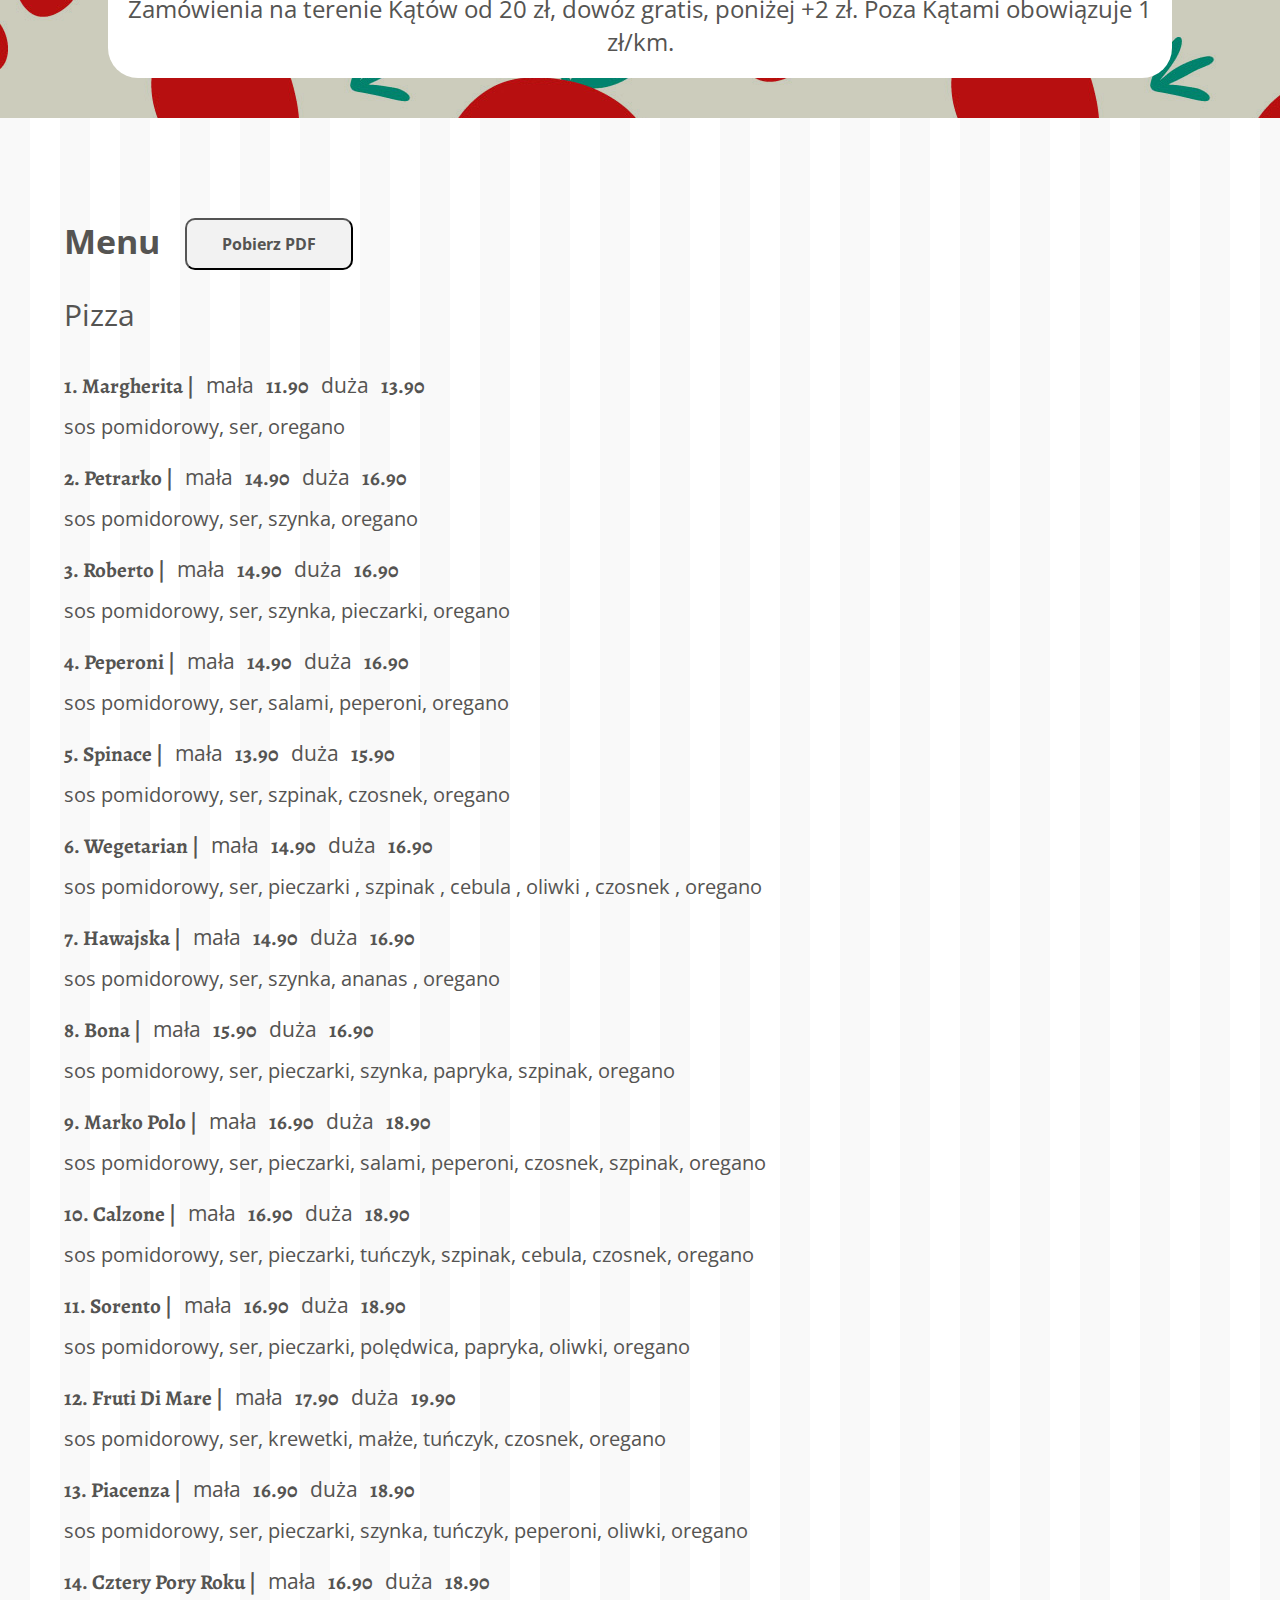
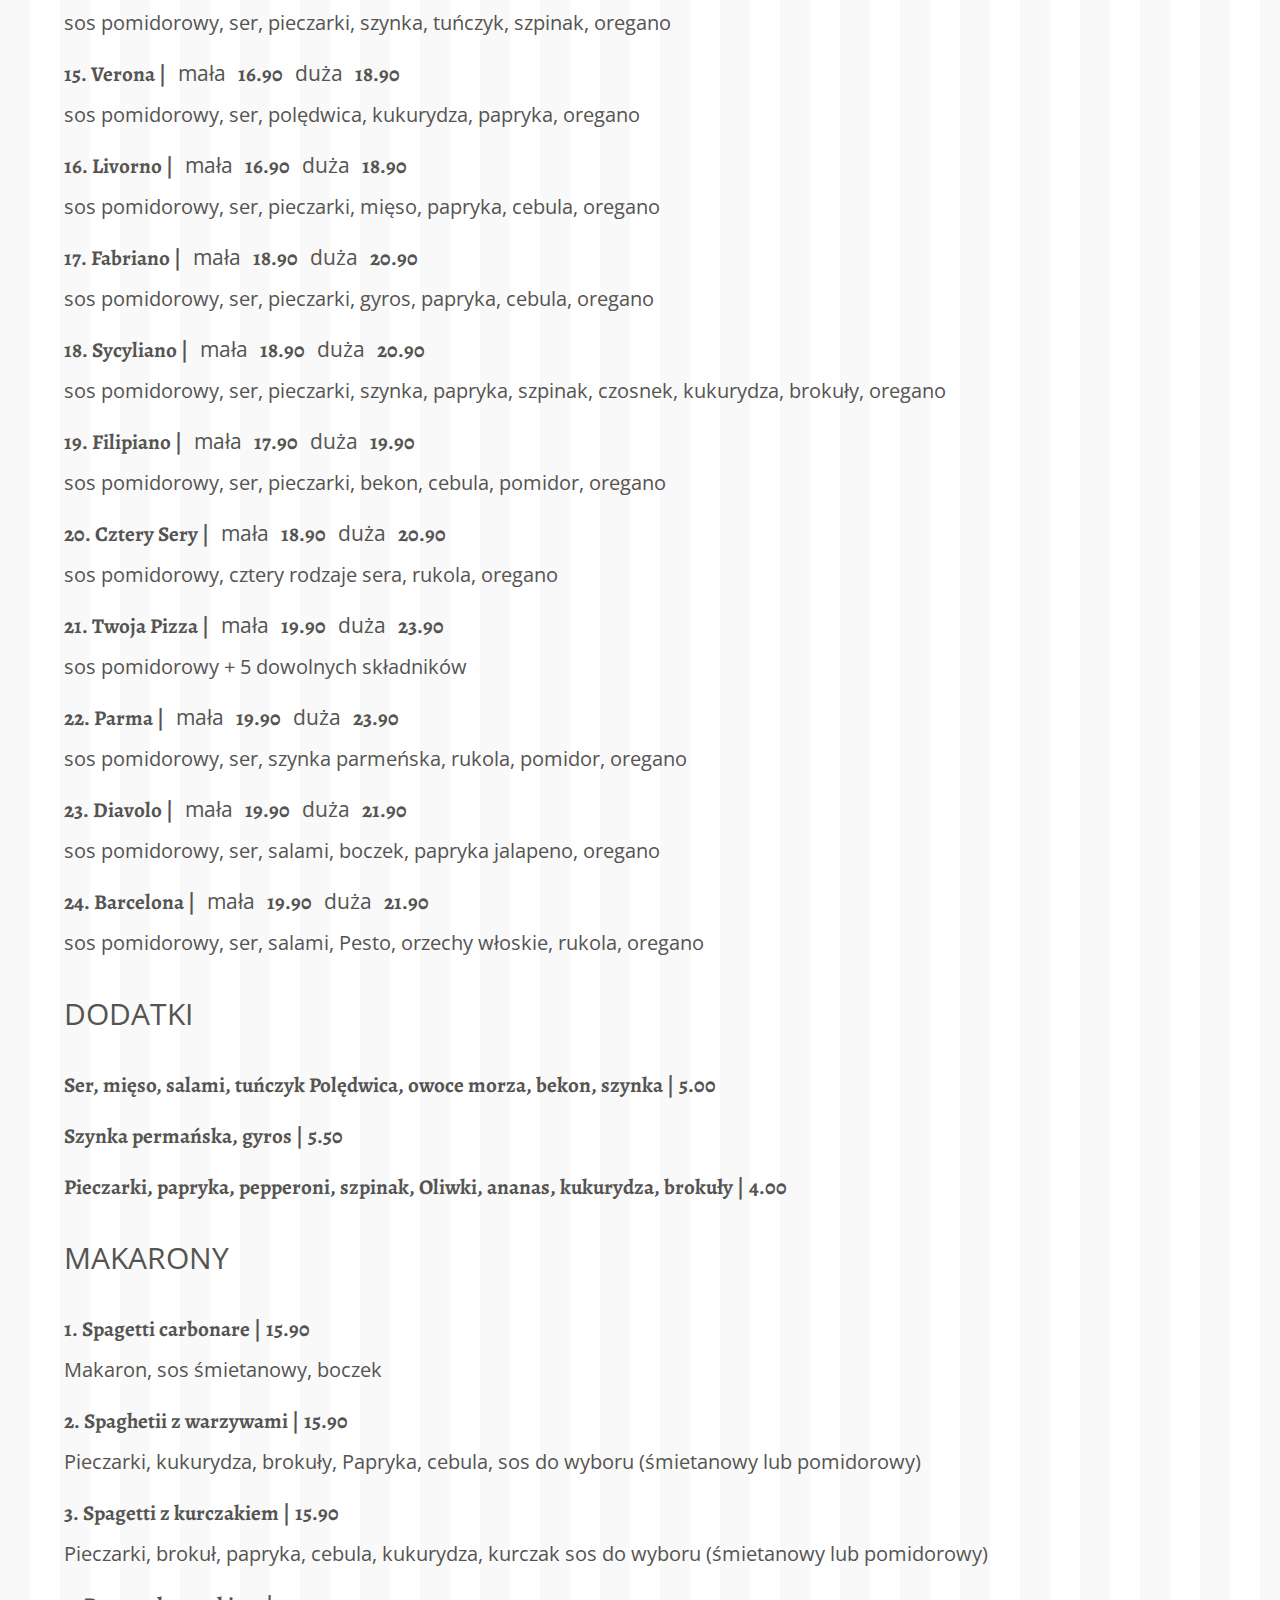
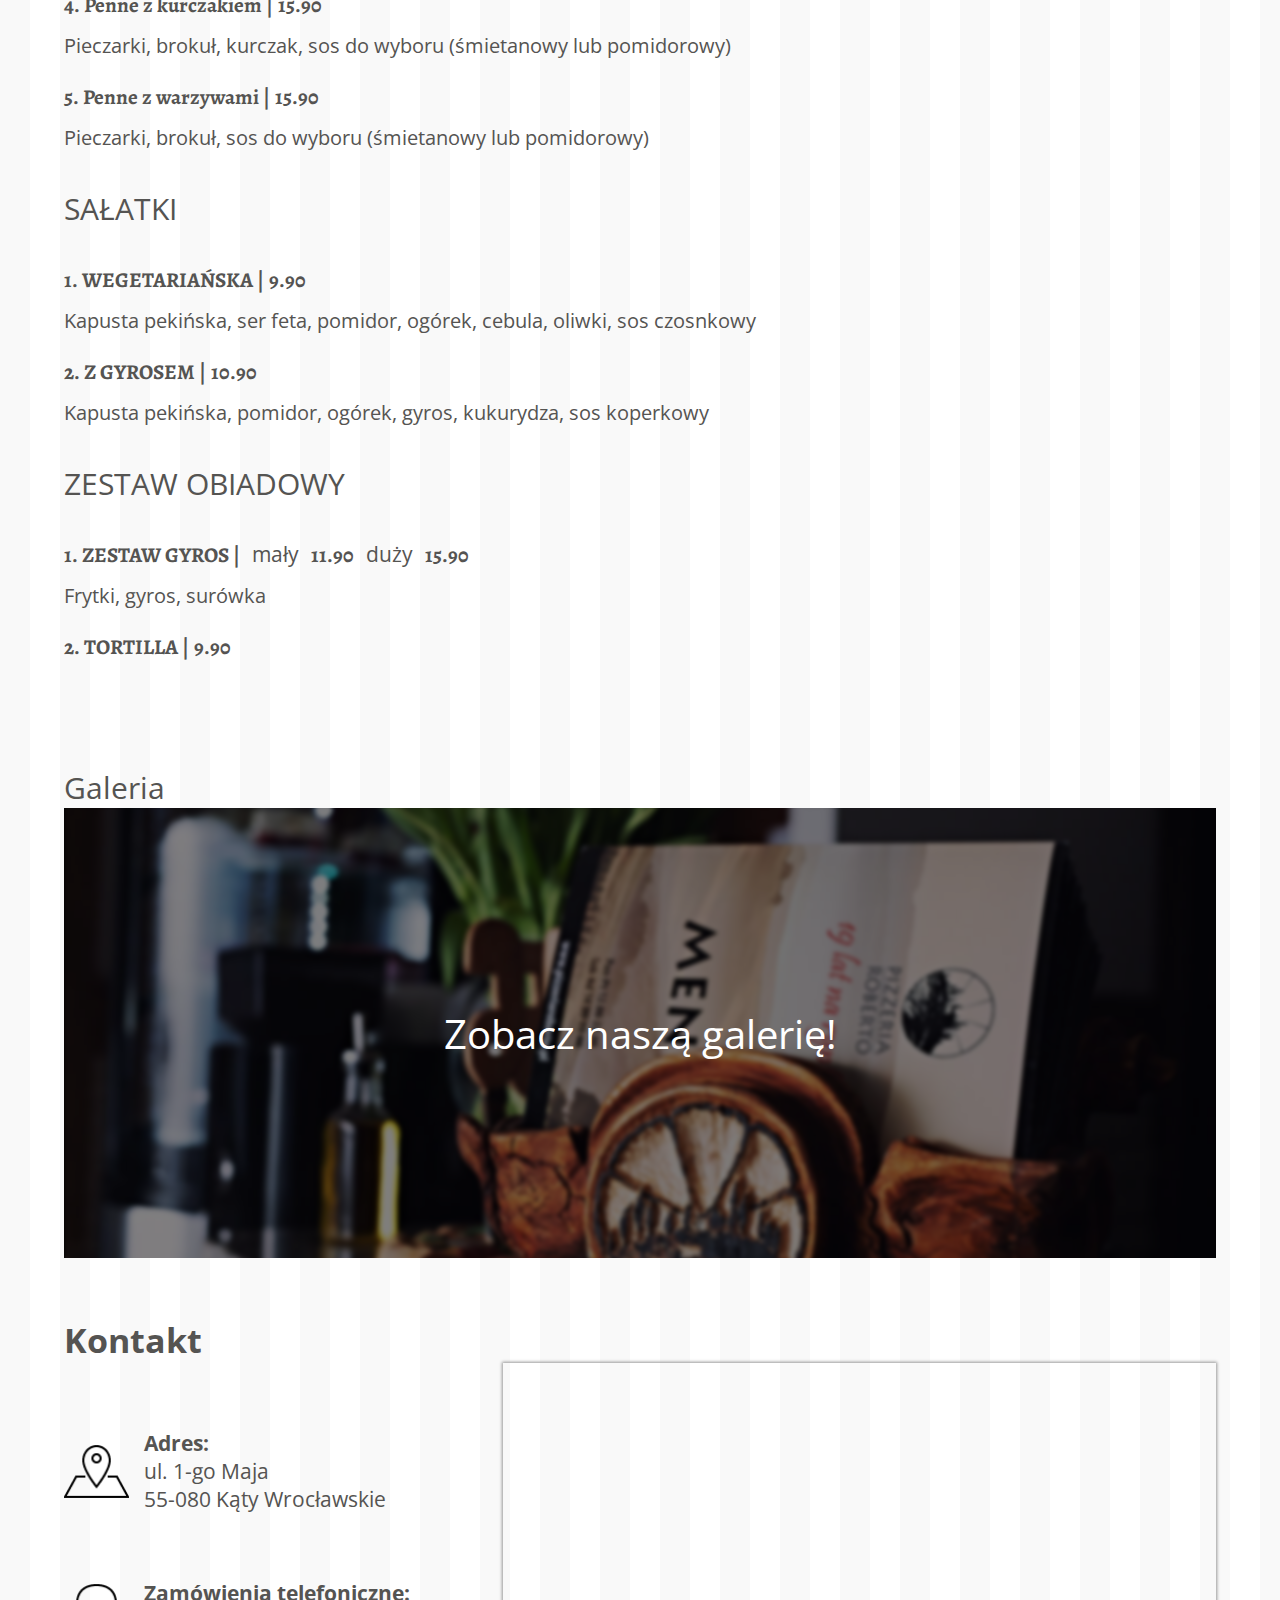
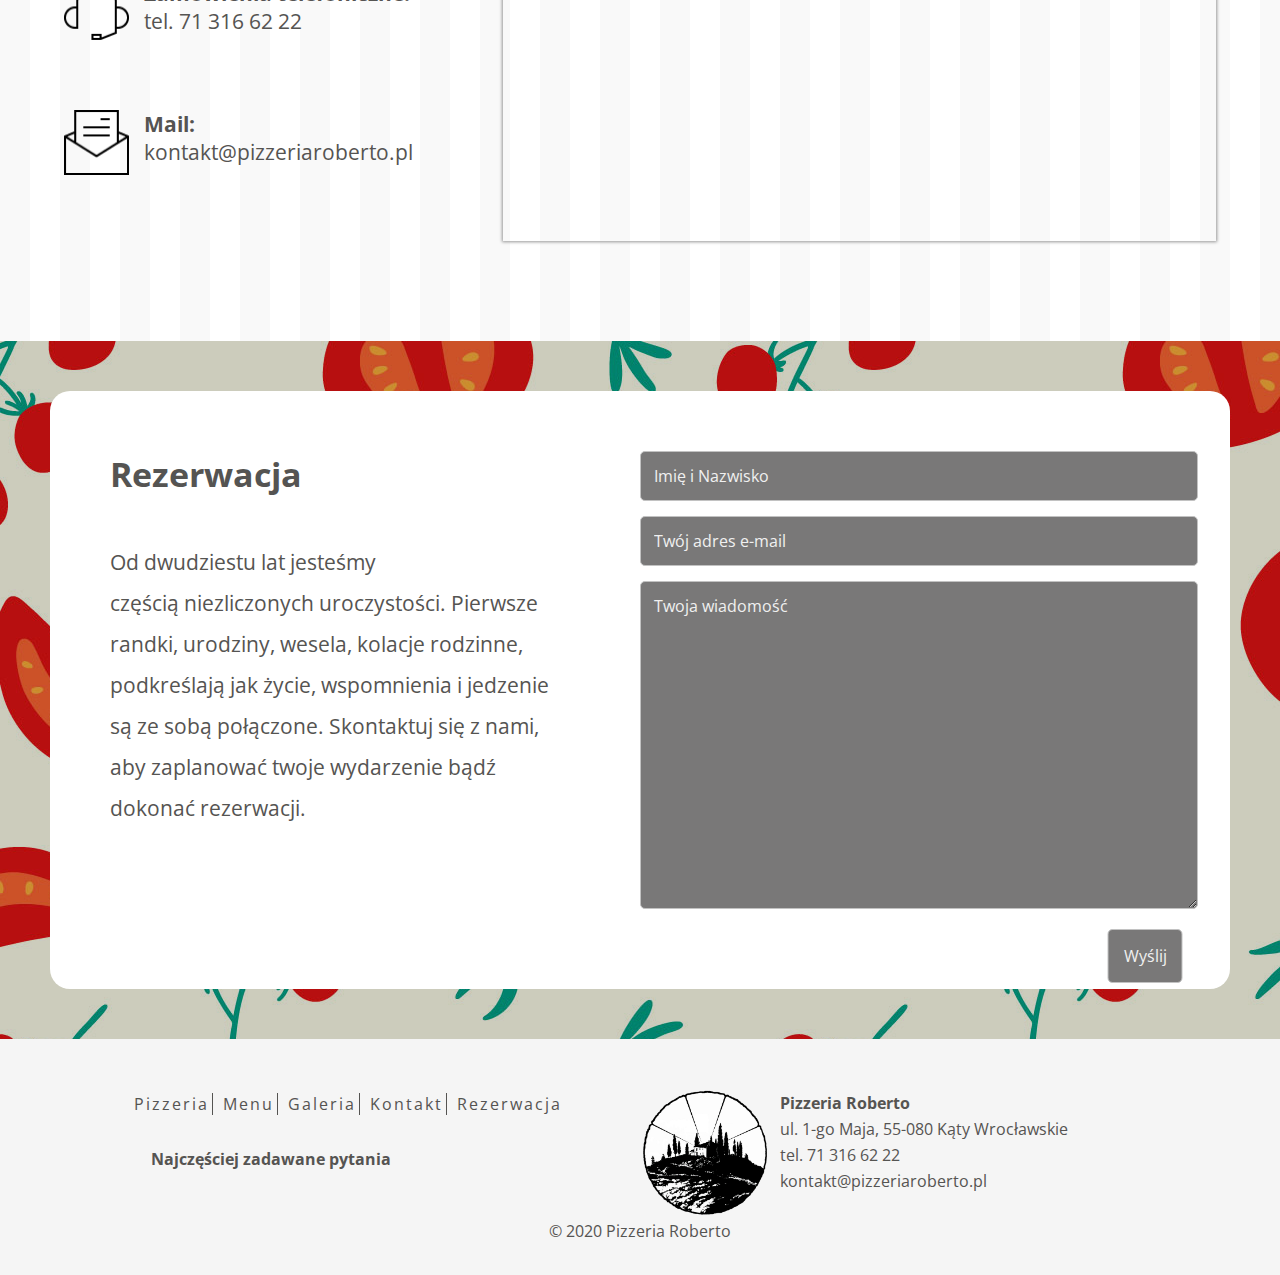
==== commit 7351d447: "add photos and change ph on page" ====
--- a/index.html
+++ b/index.html
@@ -37,11 +37,11 @@
 
                     <div class="nav-list ">
                         <ul>
-                            <li class="pizzeriaBtn">Pizzeria</li>
-                            <li class="menuBtn">Menu</li>
-                            <li class="galleryBtn">Galeria</li>
-                            <li class="contactBtn">Kontakt</li>
-                            <li class="reservationBtn">Rezerwacja</li>
+                            <li class="pizzeriaBtn" onclick="goToPizzeria()">Pizzeria</li>
+                            <li class="menuBtn" onclick="goToMenu()">Menu</li>
+                            <li class="galleryBtn" onclick="goToGallery()">Galeria</li>
+                            <li class="contactBtn" onclick="goToContact()">Kontakt</li>
+                            <li class="reservationBtn" onclick="goToReservation()">Rezerwacja</li>
                         </ul>
                     </div>
                 </div>
@@ -55,11 +55,13 @@
 
                     <div class="nav-list nav-list2">
                         <ul>
-                            <li class="pizzeriaBtn2">Pizzeria</li>
-                            <li class="menuBtn2">Menu</li>
-                            <li class="galleryBtn2">Galeria</li>
-                            <li class="contactBtn2">Kontakt</li>
-                            <li class="reservationBtn2">Rezerwacja</li>
+                            <li class="pizzeriaBtn2" onclick="goToPizzeria()">Pizzeria</li>
+                            <li class="menuBtn2" onclick="goToMenu()">Menu</li>
+                            <li class="galleryBtn2" onclick="goToGallery()">Galeria</li>
+                            <li class="contactBtn2" onclick="goToContact()">Kontakt</li>
+                            <li class="reservationBtn2" onclick="goToReservation()">Rezerwacja</li>
+
+
                         </ul>
                     </div>
                 </div>
@@ -109,7 +111,7 @@
                         </section>
                     </div>
                     <div class="img-section-pizzeria">
-                        <img class="clearfix" src="images/bannerprobny.jpg" alt="pizzeria">
+                        <img class="clearfix" src="/images/pizzeriaInterior/9.jpg" alt="pizzeria">
                     </div>
                 </div>
 
@@ -488,7 +490,7 @@
                 </div>
 
                 <div class="section-gallery-gallery" onclick="goToGalleryLink()">
-                    <img src="images/slider1.jpg" alt="" class="slider">
+                    <img src="/images/pizzeriaInterior/22.jpg" alt="" class="slider">
                     <p class="slider-text">Zobacz naszą galerię!</p>
 
                     <!-- <div class="dots">
@@ -594,11 +596,11 @@
                 <div class="footer-nav">
                     <div class="footer-list">
                         <ul>
-                            <li class="footer-nav pizzeriaBtn3">Pizzeria</li>
-                            <li class="footer-nav  menuBtn3">Menu</li>
-                            <li class="footer-nav  galleryBtn3">Galeria</li>
-                            <li class="footer-nav  contactBtn3">Kontakt</li>
-                            <li class="footer-nav  reservationBtn3">Rezerwacja</li>
+                            <li class="footer-nav pizzeriaBtn3" onclick="goToPizzeria()">Pizzeria</li>
+                            <li class="footer-nav  menuBtn3" onclick="goToMenu()">Menu</li>
+                            <li class="footer-nav  galleryBtn3" onclick="goToGallery()">Galeria</li>
+                            <li class="footer-nav  contactBtn3" onclick="goToContact()">Kontakt</li>
+                            <li class="footer-nav  reservationBtn3" onclick="goToReservation()">Rezerwacja</li>
                         </ul>
 
                         <div class="footer-faq">
--- a/style.css
+++ b/style.css
@@ -23,6 +23,15 @@
     display: none;
     visibility: hidden;
     position: fixed;
+
+    display: block;
+    position: fixed;
+    z-index: 10000;
+    font-size: 7vw;
+    right: 0;
+    margin: 7vw;
+
+    transition: 0.3s right;
 }
 
 
@@ -218,6 +227,9 @@
 .img-section-pizzeria img {
     width: 434px;
     height: 560px;
+    object-fit: cover;
+    border-radius: 10px;
+    box-shadow: 4px 6px 5px 0px rgba(0, 0, 0, 0.12);
 }
 
 .opening-hours {
@@ -659,14 +671,14 @@
     }
 
     .fas {
-        display: block;
+        /* display: block;
         position: fixed;
         z-index: 10000;
         font-size: 7vw;
         right: 0;
         margin: 7vw;
 
-        transition: 0.3s right;
+        transition: 0.3s right; */
 
         visibility: visible;
 
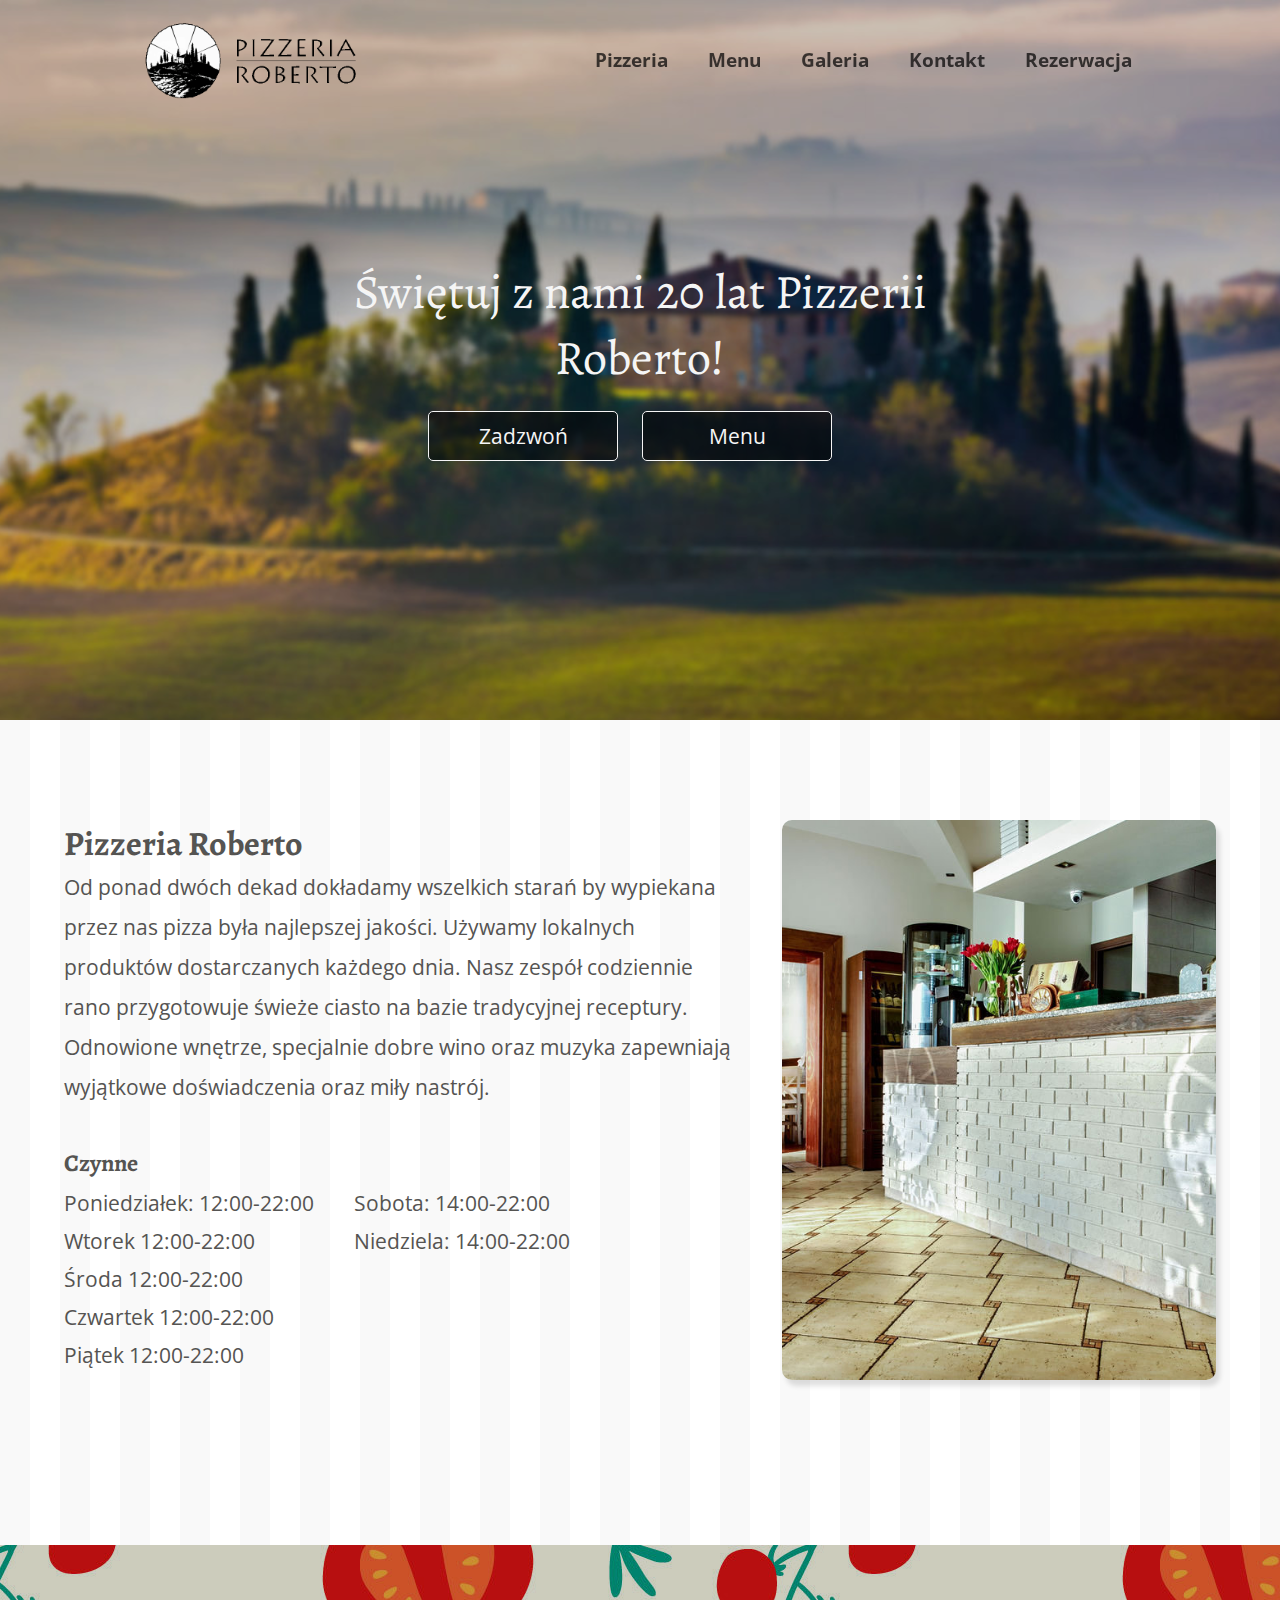
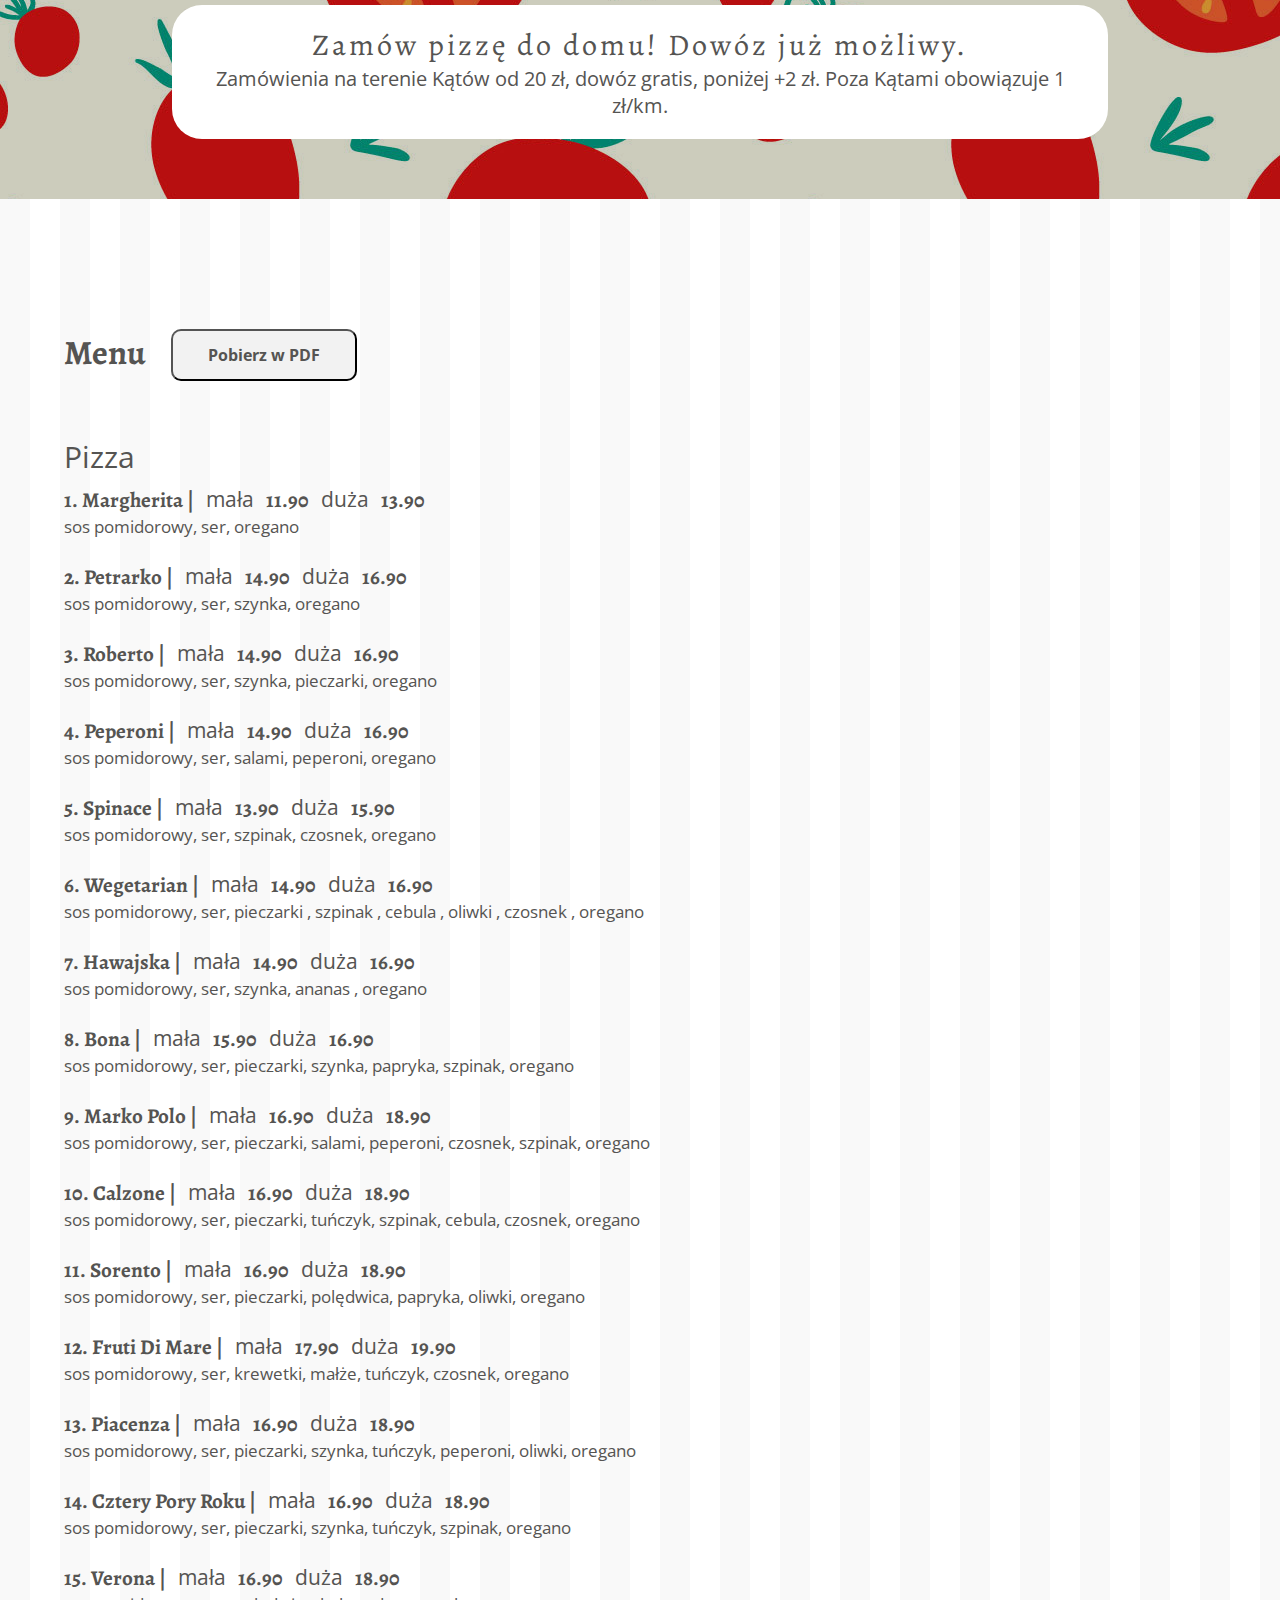
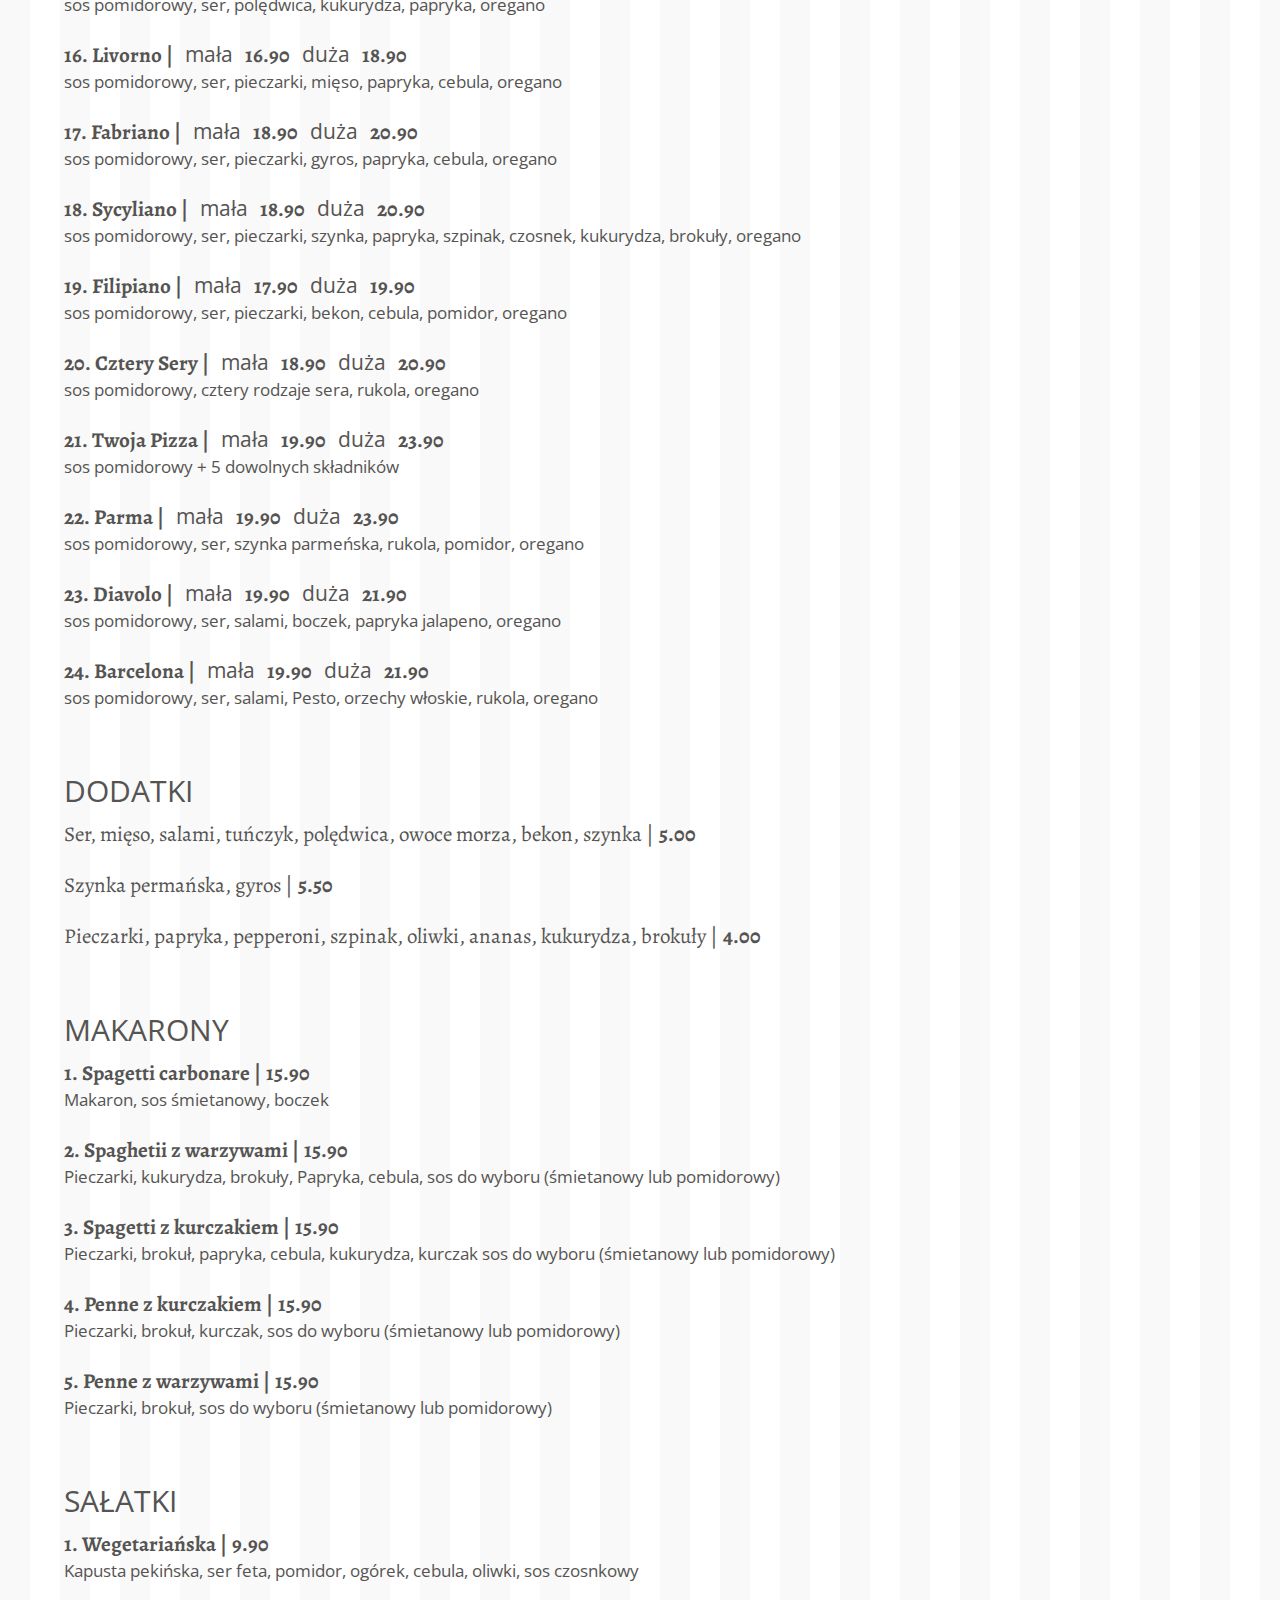
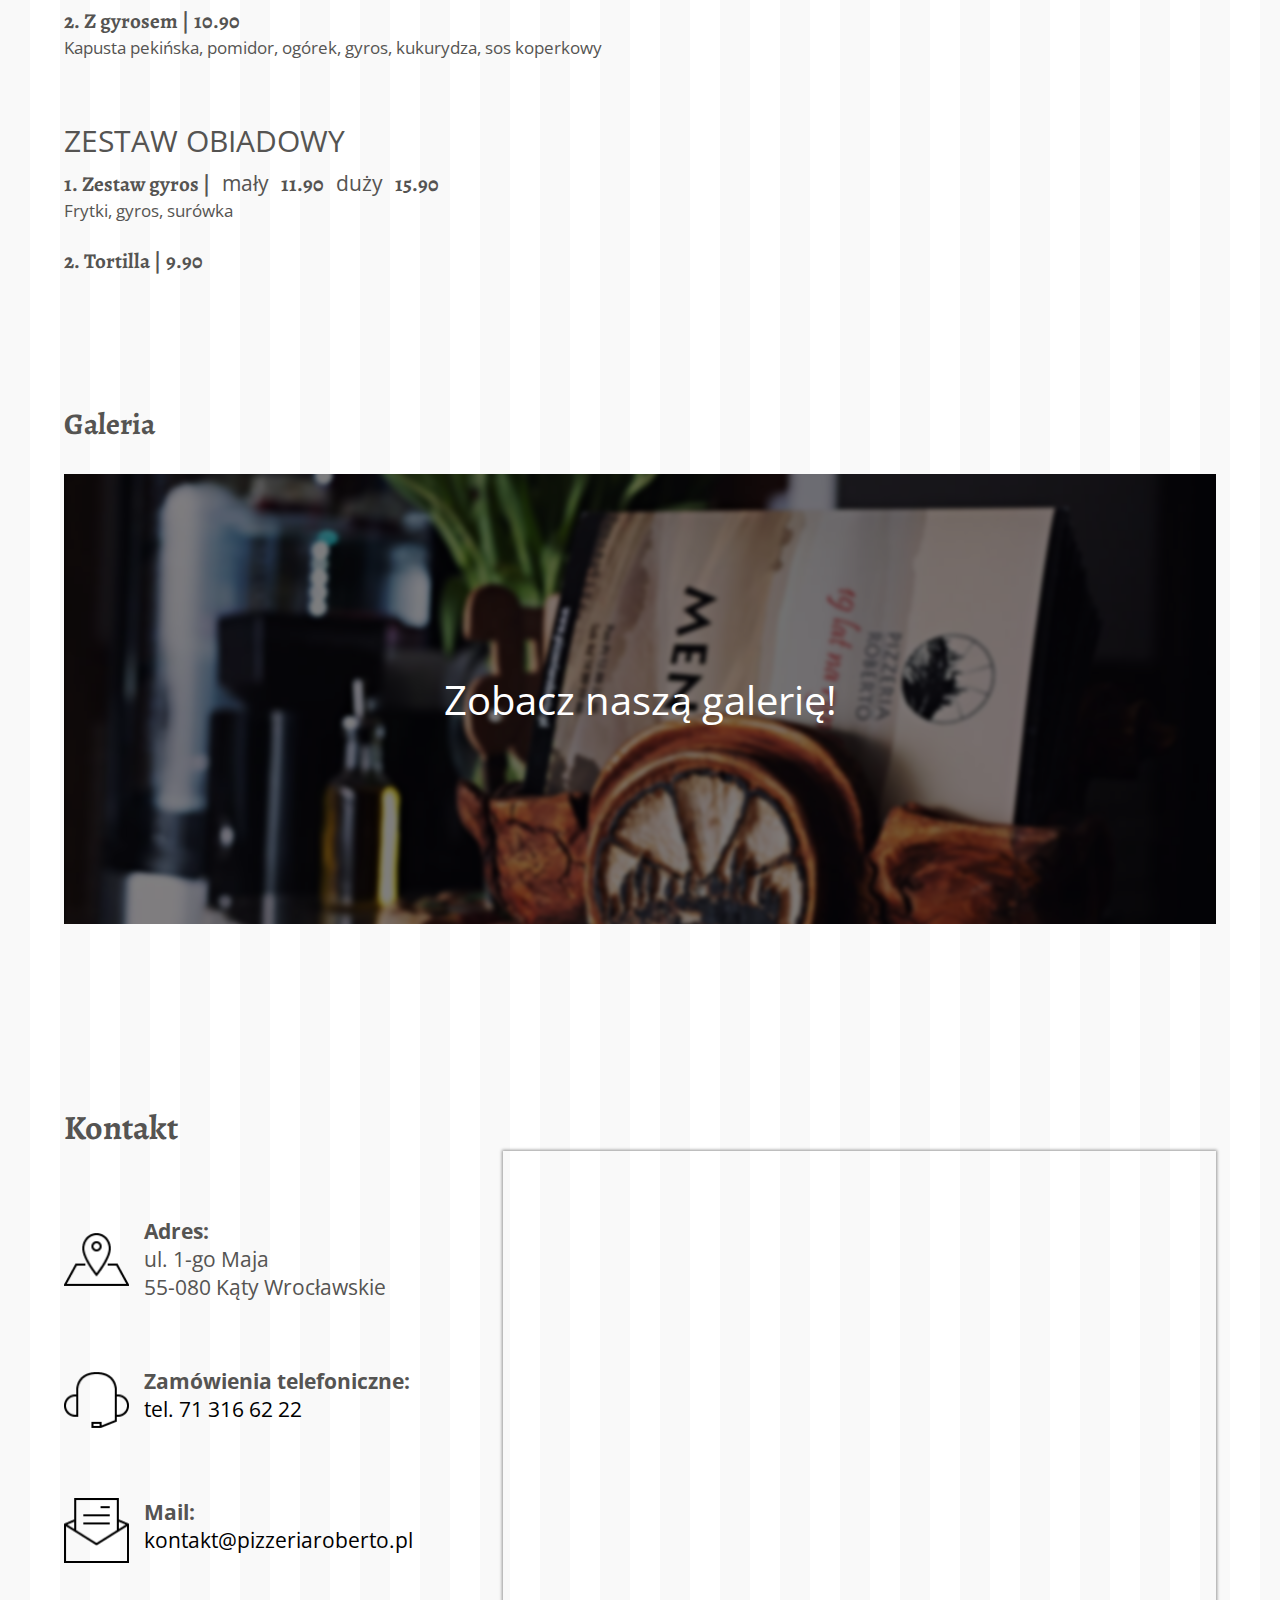
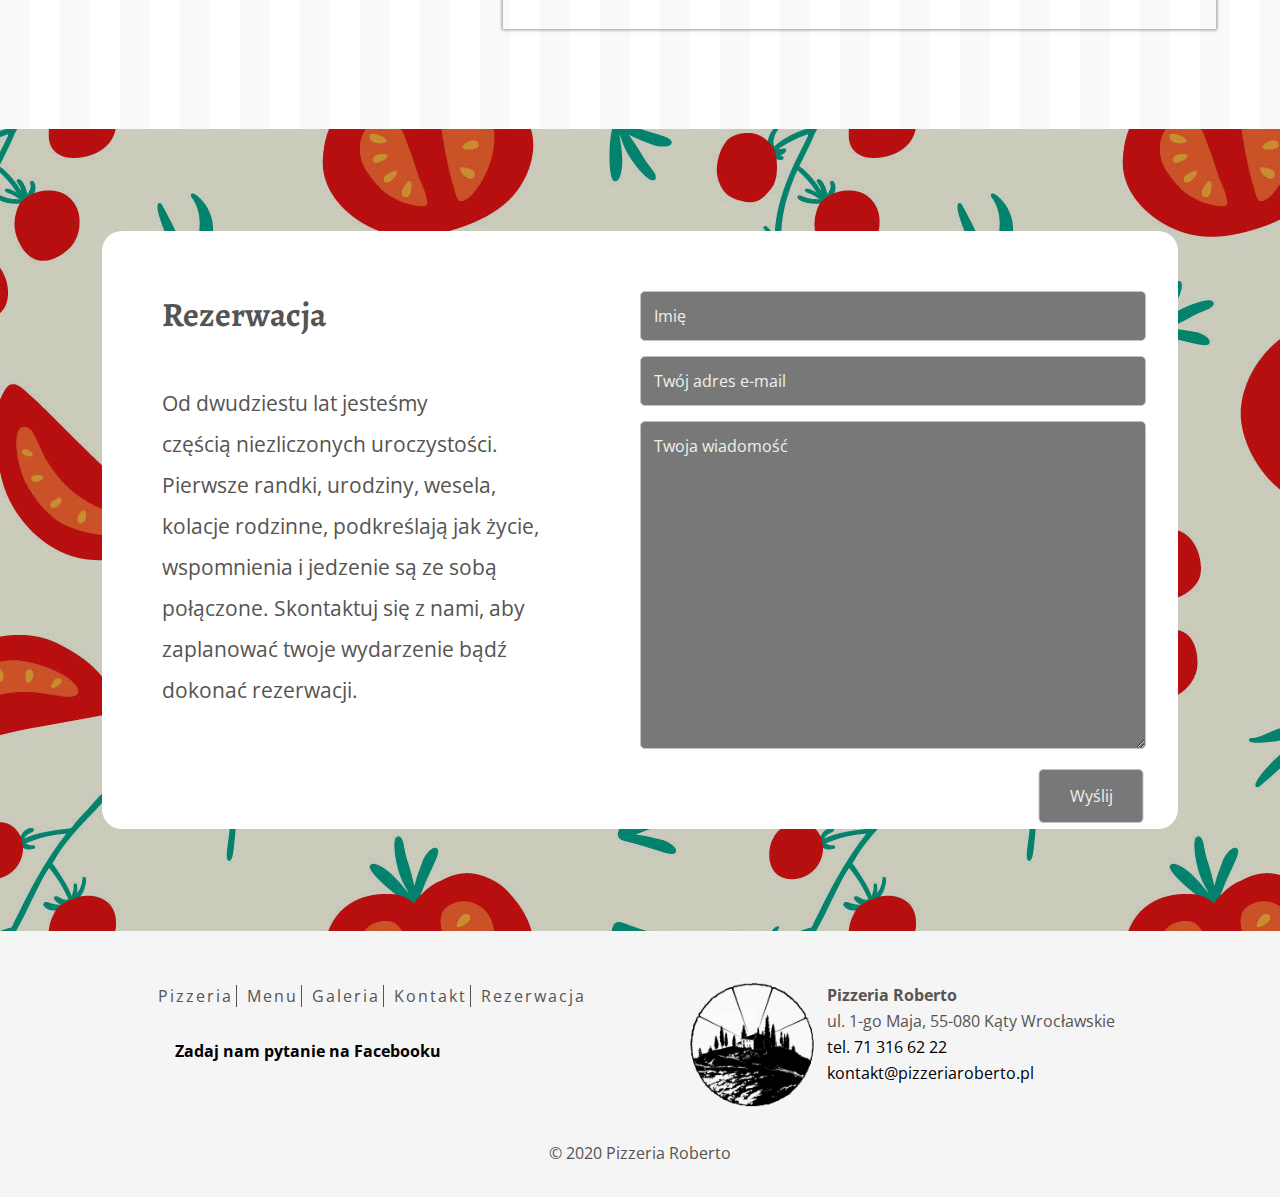
==== commit 19465191: "optimalize photos and mobile looks" ====
--- a/index.html
+++ b/index.html
@@ -32,7 +32,7 @@
 
                 <div class="bar-pannel nav-moving clearfix">
                     <div class="logo">
-                        <a href="#"><img src="images/pizzerialogotyp.png" alt="logo"></a>
+                        <a href="#"><img src="images/pizzerialogotyp640.png" alt="logo"></a>
                     </div>
 
                     <div class="nav-list ">
@@ -50,7 +50,7 @@
 
                 <div class="bar-pannel clearfix">
                     <div class="logo logo-still-nav">
-                        <a href="#"><img src="images/pizzerialogotyp.png" alt="logo"></a>
+                        <a href="#"><img src="images/pizzerialogotyp640.png" alt="logo"></a>
                     </div>
 
                     <div class="nav-list nav-list2">
@@ -111,7 +111,7 @@
                         </section>
                     </div>
                     <div class="img-section-pizzeria">
-                        <img class="clearfix" src="/images/pizzeriaInterior/9.jpg" alt="pizzeria">
+                        <img class="clearfix" src="images/photo-about.jpg" alt="pizzeria">
                     </div>
                 </div>
 
@@ -136,9 +136,9 @@
         <div class="wrapper">
             <section class="section-menu">
                 <div class="section-menu-headder">
-                    <p>Menu</p>
+                    <p class="font-headders">Menu</p>
                     <a href="/images/pizzerialogotyp.png" download="Menu Pizzeria Roberto">
-                <button>Pobierz PDF</button>
+                <button>Pobierz w PDF</button>
             </a>
                 </div>
 
@@ -369,27 +369,27 @@
 
                 </div>
                 <div class="section-menu-addings">
-                    <div class="section-menu-pizza-headder">
+                    <div class="section-menu-pizza-headder fontNormal">
                         <span class="menu-headder">DODATKI</span>
                     </div>
 
                     <div class="cointainer-menu-line">
-                        <span class="product-name">Ser, mięso, salami, tuńczyk
-                        Polędwica, owoce morza, bekon, szynka |</span>
+                        <span class="product-name font-normal">Ser, mięso, salami, tuńczyk,
+                        polędwica, owoce morza, bekon, szynka |</span>
                         <span class="product-price">5.00</span>
 
                     </div>
 
                     <div class="cointainer-menu-line">
-                        <span class="product-name">Szynka permańska, gyros |</span>
+                        <span class="product-name font-normal">Szynka permańska, gyros |</span>
                         <span class="product-price">5.50</span>
 
                     </div>
 
 
                     <div class="cointainer-menu-line">
-                        <span class="product-name">	Pieczarki, papryka, pepperoni, szpinak,
-                        Oliwki, ananas, kukurydza, brokuły |</span>
+                        <span class="product-name font-normal">	Pieczarki, papryka, pepperoni, szpinak,
+                        oliwki, ananas, kukurydza, brokuły |</span>
                         <span class="product-price">4.00</span>
 
                     </div>
@@ -443,13 +443,13 @@
                     </div>
 
                     <div class="cointainer-menu-line">
-                        <span class="product-name">	1. WEGETARIAŃSKA |</span>
+                        <span class="product-name">	1. Wegetariańska |</span>
                         <span class="product-price clearfix">9.90</span>
                         <span class="product-addings">Kapusta pekińska, ser feta, pomidor, ogórek, cebula, oliwki, sos czosnkowy</span>
                     </div>
 
                     <div class="cointainer-menu-line">
-                        <span class="product-name">	2. Z GYROSEM |</span>
+                        <span class="product-name">	2. Z gyrosem |</span>
                         <span class="product-price clearfix">10.90</span>
                         <span class="product-addings">Kapusta pekińska, pomidor, ogórek, gyros, kukurydza, sos koperkowy</span>
                     </div>
@@ -462,7 +462,7 @@
                     </div>
 
                     <div class="cointainer-menu-line">
-                        <span class="product-name">	1. ZESTAW GYROS |</span>
+                        <span class="product-name">	1. Zestaw gyros |</span>
                         <span class="product-size">mały</span>
                         <span class="product-price">11.90</span>
                         <span class="product-size">duży</span>
@@ -471,7 +471,7 @@
                     </div>
 
                     <div class="cointainer-menu-line">
-                        <span class="product-name">	2. TORTILLA |</span>
+                        <span class="product-name">	2. Tortilla |</span>
                         <span class="product-price clearfix">9.90</span>
                     </div>
 
@@ -486,7 +486,7 @@
 
             <section class="section-gallery">
                 <div class="section-gallery-headder">
-                    <p>Galeria</p>
+                    <p class="font-headders">Galeria</p>
                 </div>
 
                 <div class="section-gallery-gallery" onclick="goToGalleryLink()">
@@ -508,7 +508,7 @@
         <div class="wrapper">
 
             <section class="contact">
-                <span class="contact-title">Kontakt</span>
+                <span class="contact-title font-headders">Kontakt</span>
 
                 <div class="wrapperContact">
 
@@ -521,8 +521,9 @@
 
                             <div class="contact-information">
                                 <p class="contact-headder">Adres:</p>
-                                <p>ul. 1-go Maja</p>
-                                <p>55-080 Kąty Wrocławskie</p>
+                                <a href="https://www.google.com/maps/place/Pizzeria+Roberto/@51.0327382,16.7599507,17z/data=!3m1!4b1!4m5!3m4!1s0x470fb91d4b58c8bb:0x3ac52c803412a71a!8m2!3d51.0327348!4d16.7621447">
+                                    <p>ul. 1-go Maja</p>
+                                <p>55-080 Kąty Wrocławskie</p></a>
                             </div>
                         </div>
 
@@ -530,7 +531,7 @@
                             <div class="contact-image"><img src="images/basic_headset.png" alt="ikona słuchawek"></div>
                             <div class="contact-information">
                                 <p class="contact-headder">Zamówienia telefoniczne:</p>
-                                <p>tel. 71 316 62 22 </p>
+                                <p><a href="tel:+48713166222">tel. 71 316 62 22 </a></p>
                             </div>
                         </div>
 
@@ -539,7 +540,7 @@
                             </div>
                             <div class="contact-information">
                                 <p class="contact-headder">Mail:</p>
-                                <p>kontakt@pizzeriaroberto.pl</p>
+                                <p><a href="mailto:kontakt@pizzeriaroberto.pl">kontakt@pizzeriaroberto.pl</a></p>
                             </div>
                         </div>
                     </div>
@@ -561,7 +562,7 @@
 
             <div class="contact-form-wrapper">
                 <div class="contact-form-text">
-                    <h3 class="contact-title">Rezerwacja</h3>
+                    <h3 class="contact-title font-headders">Rezerwacja</h3>
                     <p>Od dwudziestu lat jesteśmy częścią niezliczonych uroczystości. Pierwsze randki, urodziny, wesela,
                         kolacje rodzinne, podkreślają jak życie, wspomnienia i jedzenie są ze sobą połączone. Skontaktuj
                         się
@@ -571,7 +572,7 @@
                 <div class="contact-form-inputs">
                     <form action="contactform.php" method="post">
                         <input class="contact-form-input-name contact-form-input" type="text" name="name"
-                            placeholder="Imię i Nazwisko" required>
+                            placeholder="Imię" required>
                         <input class="contact-form-input-mail contact-form-input" type="text" name="mail"
                             placeholder="Twój adres e-mail" required>
                         <!-- <input type="text" name="subject" placeholder="temat" class="contact-form-input-subject"> -->
@@ -604,30 +605,31 @@
                         </ul>
 
                         <div class="footer-faq">
-                            <a href="https://www.facebook.com/pizzeriarobertokatywroclawskie/">Najczęściej zadawane pytania</a>
+                            <a href="https://www.facebook.com/pizzeriarobertokatywroclawskie/">Zadaj nam pytanie na Facebooku</a>
                         </div>
                     </div>
                 </div>
 
                 <div class="footer-logo">
                     <div class="footer-image">
-                        <img src="images/Logo-Pizzeria.png" alt="logo">
+                        <img src="images/Logo-Pizzeria-300.png" alt="logo">
                     </div>
 
                     <div class="footer-informations">
                         <p class="header">Pizzeria Roberto</p>
-                        <p>ul. 1-go Maja, 55-080 Kąty Wrocławskie</p>
-                        <p>tel. 71 316 62 22</p>
-                        <p>kontakt@pizzeriaroberto.pl</p>
-                    </div>
-                </div>
-
-                <div class="footer-facebook">
+                        <a href="https://www.google.com/maps/place/Pizzeria+Roberto/@51.0327382,16.7599507,17z/data=!3m1!4b1!4m5!3m4!1s0x470fb91d4b58c8bb:0x3ac52c803412a71a!8m2!3d51.0327348!4d16.7621447">
+                            <p>ul. 1-go Maja, 55-080 Kąty Wrocławskie</p></a>
+                        <p><a href="tel:+48713166222">tel. 71 316 62 22 </a></p>
+                        <p><a href="mailto:kontakt@pizzeriaroberto.pl">kontakt@pizzeriaroberto.pl</a></p>
+                    </div>
+                </div>
+
+                <!-- <div class="footer-facebook">
                     <div data-token="66VuKAAamsrSkAab1FcdlpJiuGJBAyH6VKiJY7FPUSMRJHP6Iy" class="romw-badge"></div>
                     <script src="https://reviewsonmywebsite.com/js/embedLoader.js?id=16985fd9e429040ba7c6"
                         type="text/javascript"></script>
 
-                </div>
+                </div> -->
 
             </div>
 
--- a/style.css
+++ b/style.css
@@ -13,6 +13,15 @@
     color: #555452;
     font-family: 'Open Sans', sans-serif;
 
+}
+
+a {
+    text-decoration: none;
+    color: black;
+}
+
+a:hover {
+    text-decoration: underline;
 }
 
 body {
@@ -38,6 +47,7 @@
 
 .font-headders {
     font-family: 'Alegreya', sans-serif;
+    font-weight: bold;
 }
 
 
@@ -122,7 +132,7 @@
     padding: 0 20px;
 
     opacity: 0.7;
-    font-size: 16px;
+    font-size: 19px;
     font-weight: bold;
     color: black;
     cursor: pointer;
@@ -138,13 +148,14 @@
 
     background-color: rgba(0, 0, 0, 0.2);
     background-blend-mode: multiply;
-    background-image: url("images/PizzeriaRoberto_BG-blur-cut.png");
+    background-image: url("/images/OPT-1200-PizzeriaRoberto_BG-blur-cut-kopia.jpg");
     height: 80vh;
 
     background-repeat: no-repeat;
     background-size: cover;
     background-position: center;
     background-attachment: fixed;
+
 }
 
 .center-information {
@@ -190,7 +201,7 @@
 
 
 section.pizzeria {
-    margin: 100px 5vw;
+    margin: 100px 5vw 160px;
 }
 
 .content-section-pizzeria {
@@ -218,6 +229,7 @@
 
 .text-section-pizzeria .opening-hours {
     font-size: 21px;
+
 }
 
 .text-section-pizzeria .opening-hours span:nth-child(1) {
@@ -238,6 +250,7 @@
 
 .opening-hours li {
     display: flex;
+    margin-bottom: 10px;
 }
 
 
@@ -246,28 +259,29 @@
 
 
 .middle-banner {
-    background: rgba(0, 0, 0, .2) url('images/cherry-and-roma-tomatoes.jpg');
+    background: rgba(0, 0, 0, .2) url('images/OPT-cherry-and-roma-tomatoes-kopia.jpg');
     background-blend-mode: darken;
     text-align: center;
-    padding: 40px 0;
+    padding: 60px 0;
+
 }
 
 .middle-banner-text {
     background-color: white;
-    width: 80%;
+    width: 70%;
     margin: auto;
     padding: 20px;
     border-radius: 30px;
 }
 
 .middle-banner-text h2 {
-    font-size: 34px;
+    font-size: 30px;
     font-weight: normal;
-    letter-spacing: 5px;
+    letter-spacing: 3px;
 }
 
 .middle-banner-text h3 {
-    font-size: 24px;
+    font-size: 20px;
     font-weight: normal;
 }
 
@@ -275,7 +289,7 @@
 /* menu */
 
 .section-menu {
-    margin: 100px 5vw;
+    margin: 130px 5vw;
 }
 
 .section-menu-headder p {
@@ -296,7 +310,7 @@
 }
 
 .section-menu-pizza-headder {
-    margin: 30px 0;
+    margin: 60px 0 10px;
 }
 
 .menu-headder {
@@ -307,9 +321,10 @@
 
 .cointainer-menu-line {
     font-size: 21px;
-    line-height: 40px;
-    margin-bottom: 10px;
-}
+    line-height: 25px;
+    margin-bottom: 25px;
+}
+
 
 
 .product-name {
@@ -317,6 +332,12 @@
     font-weight: bold;
 }
 
+.font-normal {
+    /* font-family: 'Open Sans', sans-serif; */
+    font-weight: normal;
+
+}
+
 
 .product-price {
     font-family: 'Alegreya', sans-serif;
@@ -328,19 +349,20 @@
 }
 
 .product-addings {
-    font-size: 20px;
+    font-size: 17px;
 }
 
 
 /* gallery */
 
 .section-gallery {
-    margin: 100px 5vw;
+    margin: 100px 5vw 250px;
     height: 50vh;
 }
 
 .section-gallery-headder p {
     font-size: 30px;
+    margin-bottom: 30px;
 }
 
 .section-gallery-gallery {
@@ -355,6 +377,7 @@
     position: absolute;
     min-width: 100%;
     min-height: 100%;
+    object-fit: cover;
     top: 50%;
     left: 50%;
     transform: translate(-50%, -50%);
@@ -375,6 +398,7 @@
     transform: translate(-50%, -50%);
     font-size: 40px;
     color: white;
+    text-align: center;
 }
 
 /* contact */
@@ -442,9 +466,9 @@
 
 
 .contact-form {
-    background: rgba(0, 0, 0, .2) url('images/cherry-and-roma-tomatoes.jpg');
+    background: rgba(0, 0, 0, .2) url('images/OPT-cherry-and-roma-tomatoes-kopia.jpg');
     background-blend-mode: darken;
-    padding: 50px;
+    padding: 102px;
 }
 
 .contact-form-wrapper {
@@ -456,6 +480,7 @@
 
 .contact-form-text {
     width: 50%;
+    /* max-width: 40%; */
 }
 
 .contact-form-inputs {
@@ -497,7 +522,7 @@
     position: absolute;
     right: 0;
     transform: translate(-130%, 0);
-    padding: 15px;
+    padding: 15px 30px;
     font-size: 16px;
     background-color: rgba(32, 30, 30, 0.6);
     color: #f0f0f0;
@@ -516,6 +541,7 @@
     min-height: 236px;
     color: #555452;
     font-size: 16px;
+    padding-bottom: 30px;
 }
 
 .footer-main {
@@ -524,6 +550,7 @@
     padding-top: 51px;
     max-width: 1200px;
     margin: auto;
+    margin-bottom: 30px;
 }
 
 .footer-logo {
@@ -587,6 +614,7 @@
 
 
 
+
 @media (max-width: 1100px) {
 
 
@@ -611,10 +639,51 @@
 
 @media (max-width: 950px) {
 
+    .nav-bar {
+        background-image: url("images/OPT-600-PizzeriaRoberto_BG-blur-cut-kopia.jpg");
+        height: 80vh;
+        background-attachment: scroll;
+
+    }
+
+    .middle-banner {
+        padding: 30px 0;
+
+    }
+
+    /* .middle-banner-text {
+        background-color: white;
+        width: 70%;
+        margin: auto;
+        padding: 20px;
+        border-radius: 30px;
+    } */
+
+    .section-menu {
+        margin: 70px 5vw;
+    }
+
+
+
+    /* .cointainer-menu-line {
+        font-size: 21px;
+        line-height: 25px;
+        margin-bottom: 25px;
+    } */
+
+    .section-gallery {
+        margin: 50px 5vw 60px;
+    }
+
+
+
+    /* section.pizzeria {
+        margin: 100px 5vw 70px;
+    } */
 
     .contact-adress {
 
-        margin: 90px 0px;
+        margin: 50px 0px;
         padding-right: 25px;
     }
 
@@ -655,7 +724,7 @@
 
 @media (max-width: 850px) {
 
-    .nav-bar {
+    /* .nav-bar {
         position: relative;
 
 
@@ -667,8 +736,8 @@
         background-repeat: no-repeat;
         background-size: auto 100%;
         background-position: center;
-        /* background-attachment: fixed; */
-    }
+        background-attachment: fixed;
+    } */
 
     .fas {
         /* display: block;
@@ -745,6 +814,7 @@
 
 
 
+
     .logo img {
         /* position: absolute; */
         /* display: block; */
@@ -777,6 +847,9 @@
 
     /* the main part of the page */
 
+    section.pizzeria {
+        margin: 100px 5vw 60px;
+    }
 
     .content-section-pizzeria {
         display: block;
@@ -798,6 +871,7 @@
 
     .text-section-pizzeria .opening-hours {
         font-size: 14px;
+        /* display: block; */
     }
 
 
@@ -846,7 +920,7 @@
     }
 
     .section-menu-pizza-headder {
-        margin: 20px 0;
+        margin: 40px 0 20px;
     }
 
     .menu-headder {
@@ -893,10 +967,6 @@
         font-size: 20px;
     }
 
-
-
-
-
     .contact-text {
         font-size: 14px;
 
@@ -917,6 +987,9 @@
 
     .contact-form-input {
         font-size: 14px;
+
+
+
     }
 
 
@@ -970,6 +1043,28 @@
         display: block;
         /* font-size: 18px; */
     }
+
+    .contact-form {
+        padding: 15px;
+    }
+
+    .contact-form-wrapper {
+        padding: 30px 10px 70px;
+    }
+
+    .contact-form-text p {
+        width: 85vw;
+    }
+
+    .contact-form-input {
+        width: 95%;
+        margin-right: 5%;
+    }
+
+
+    .contact-form-inputs button {
+        transform: translate(-100%, 0);
+    }
 }
 
 @media (max-width: 451px) {
@@ -1000,6 +1095,17 @@
 
     }
 
+    .opening-hours {
+        display: block;
+        width: 120%;
+
+    }
+
+
+    .opening-hours li {
+        display: block;
+        text-align: center;
+    }
 
     .section-gallery-gallery img {
 
@@ -1012,25 +1118,12 @@
     }
 
 
-    .contact-form {
-        padding: 15px;
-    }
-
-    .contact-form-wrapper {
-        padding: 30px 10px 70px;
-    }
-
-    .contact-form-text p {
-        width: 85vw;
-    }
+
 
     .contact-form-input {
-        width: 93%;
-    }
-
-    .contact-form-inputs button {
-        transform: translate(-100%, 0);
-    }
+        width: 90%;
+    }
+
 }
 
 @media(max-width:325px) {
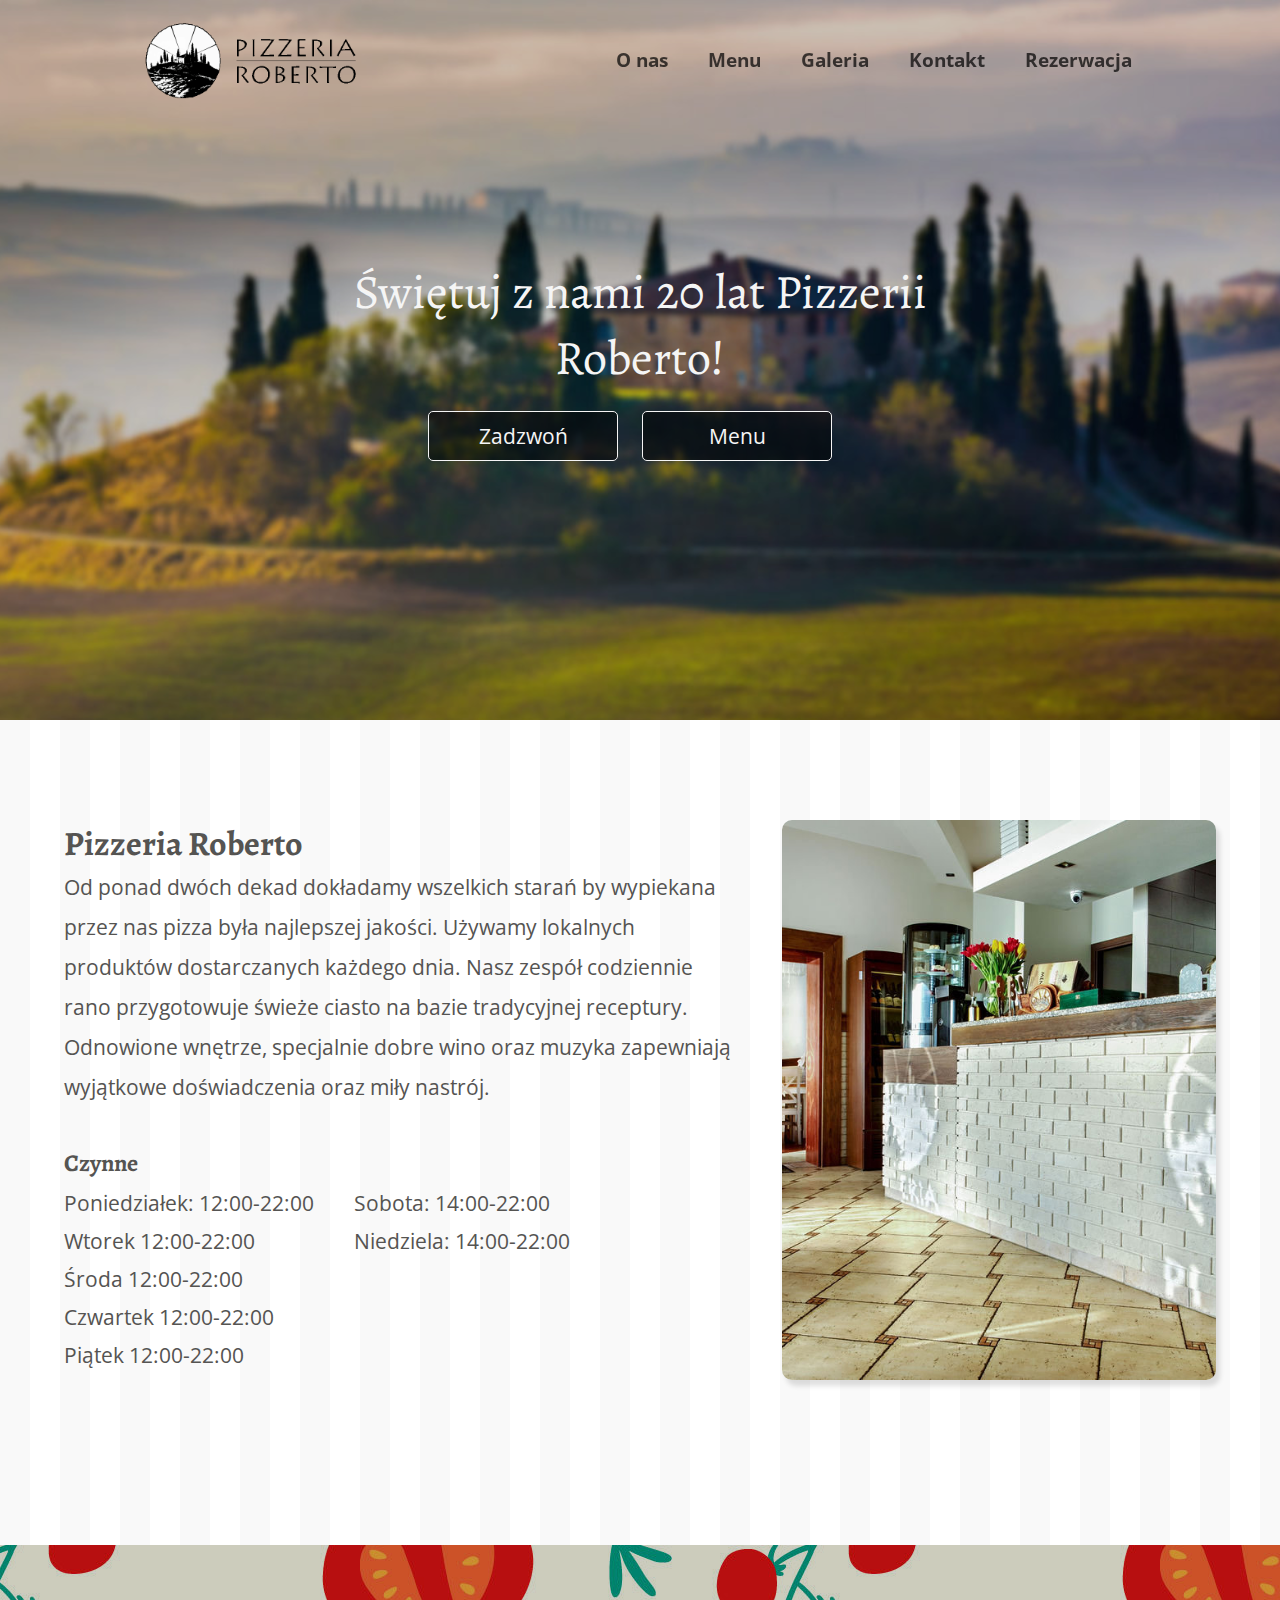
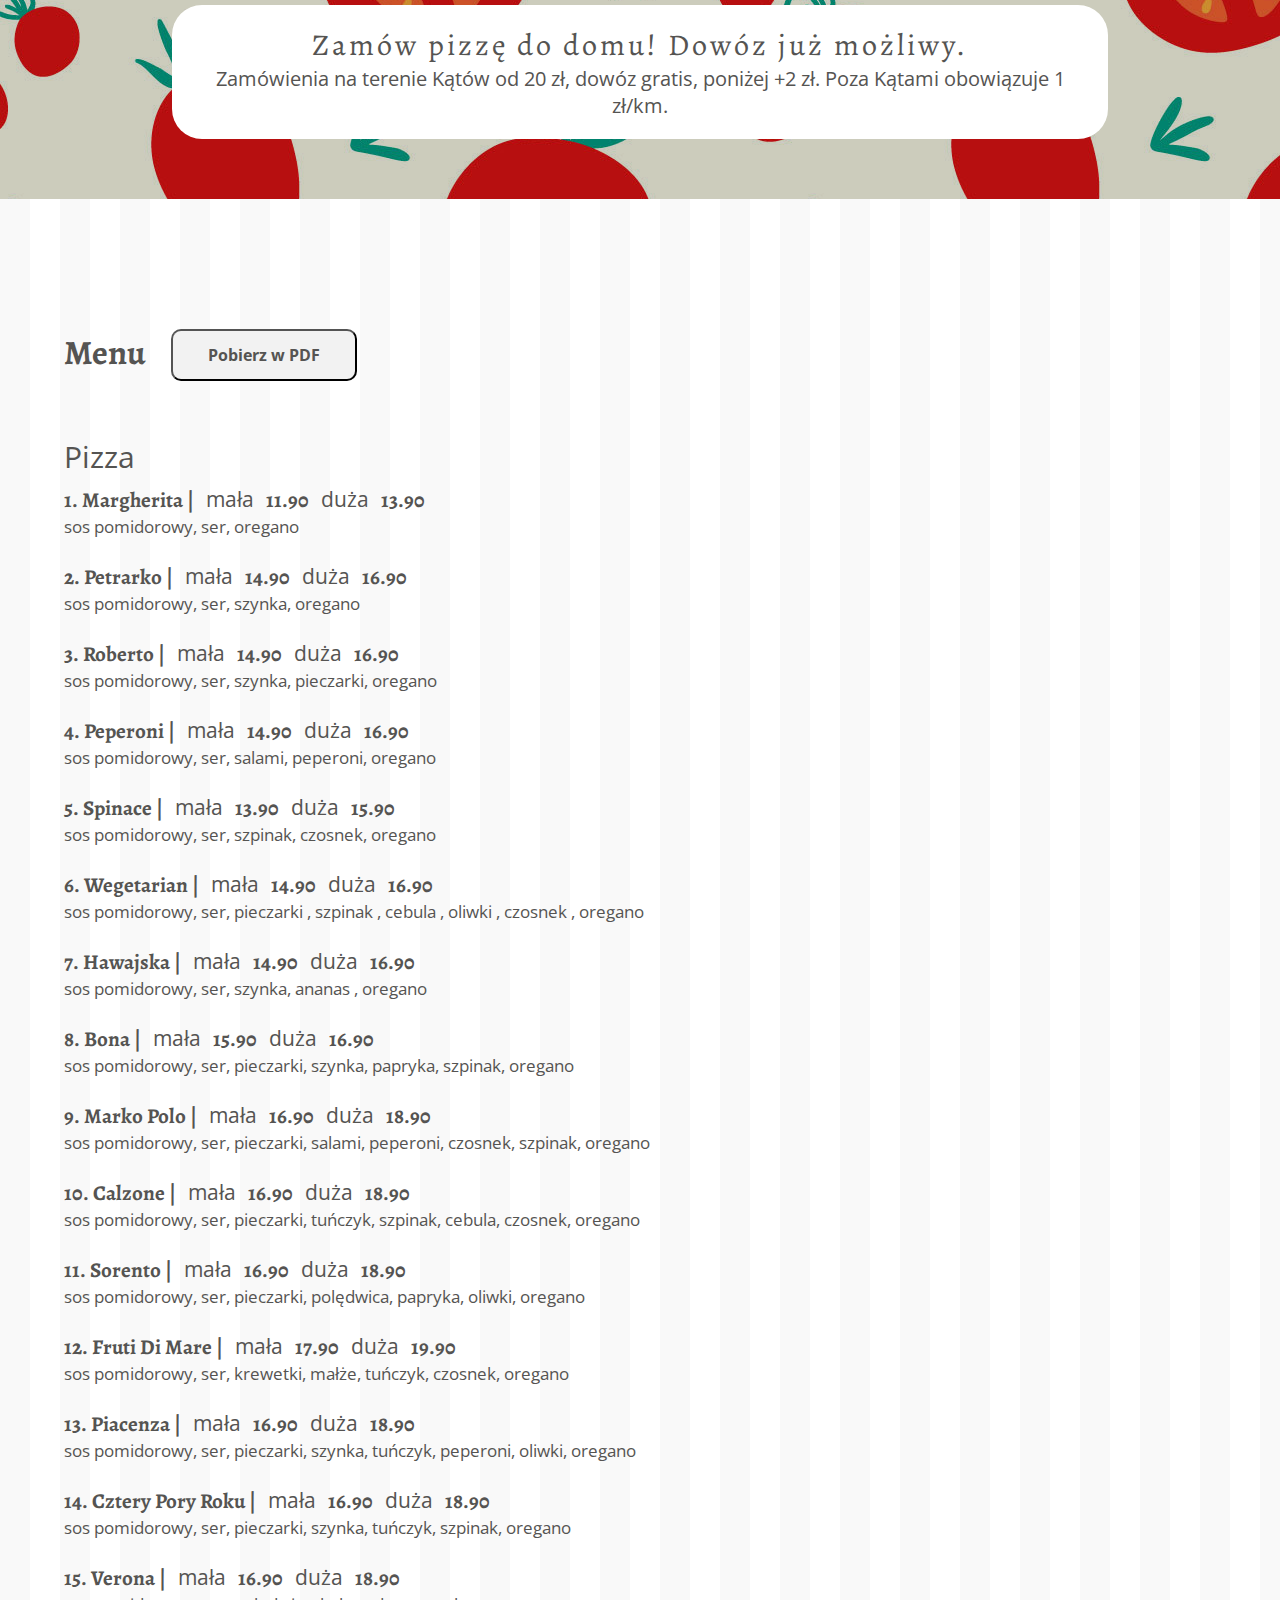
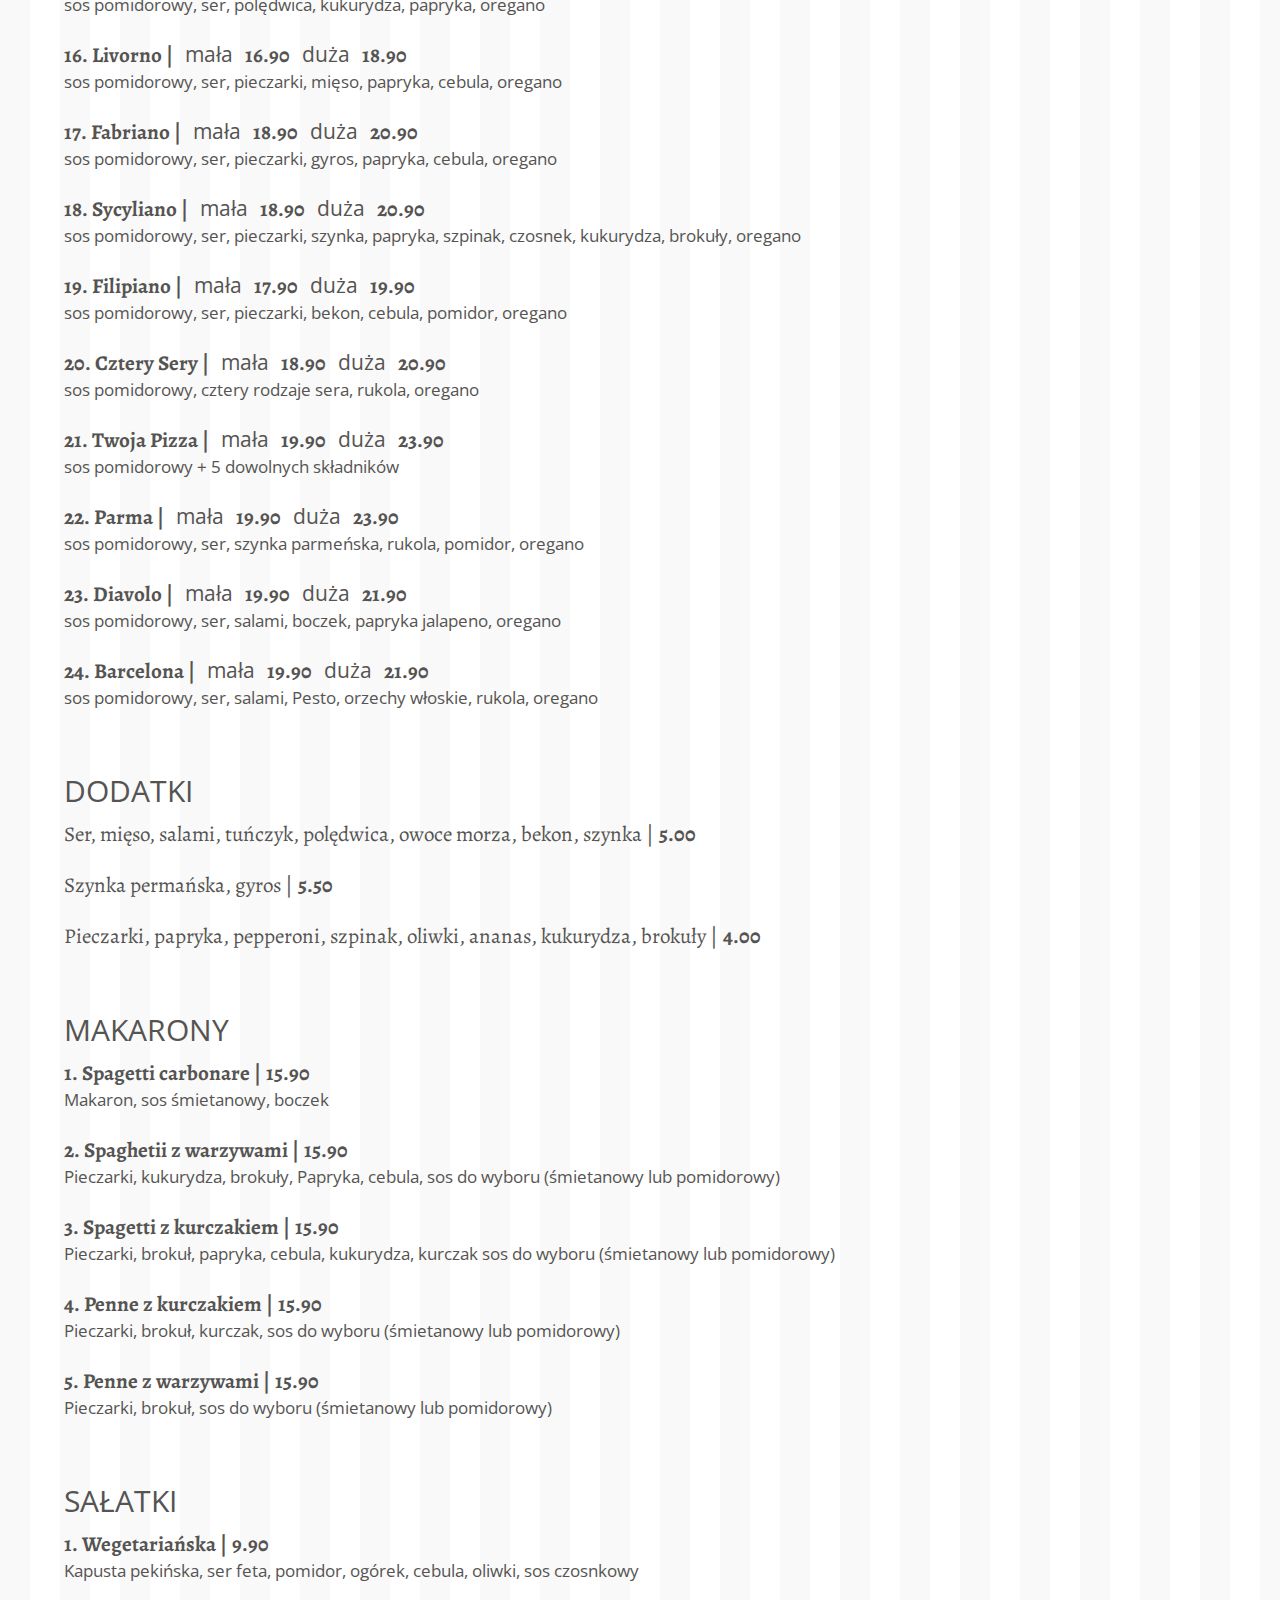
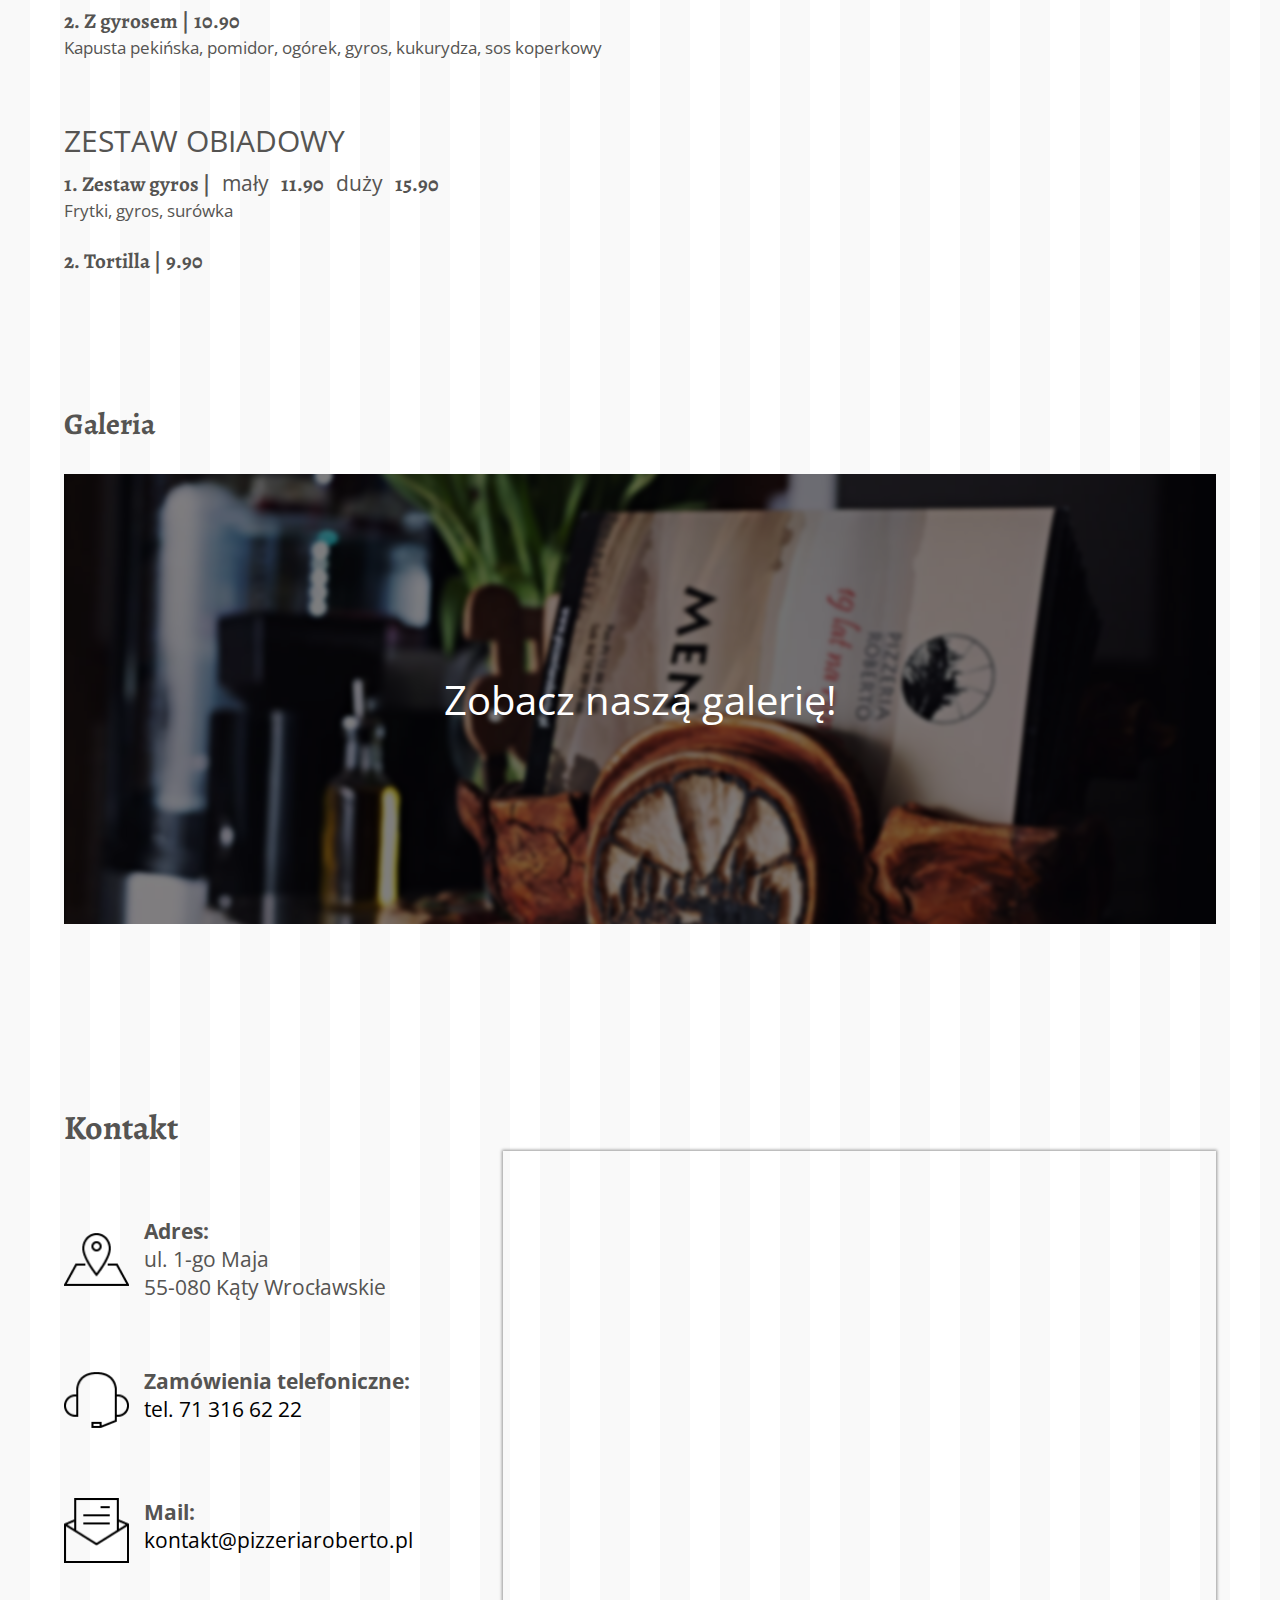
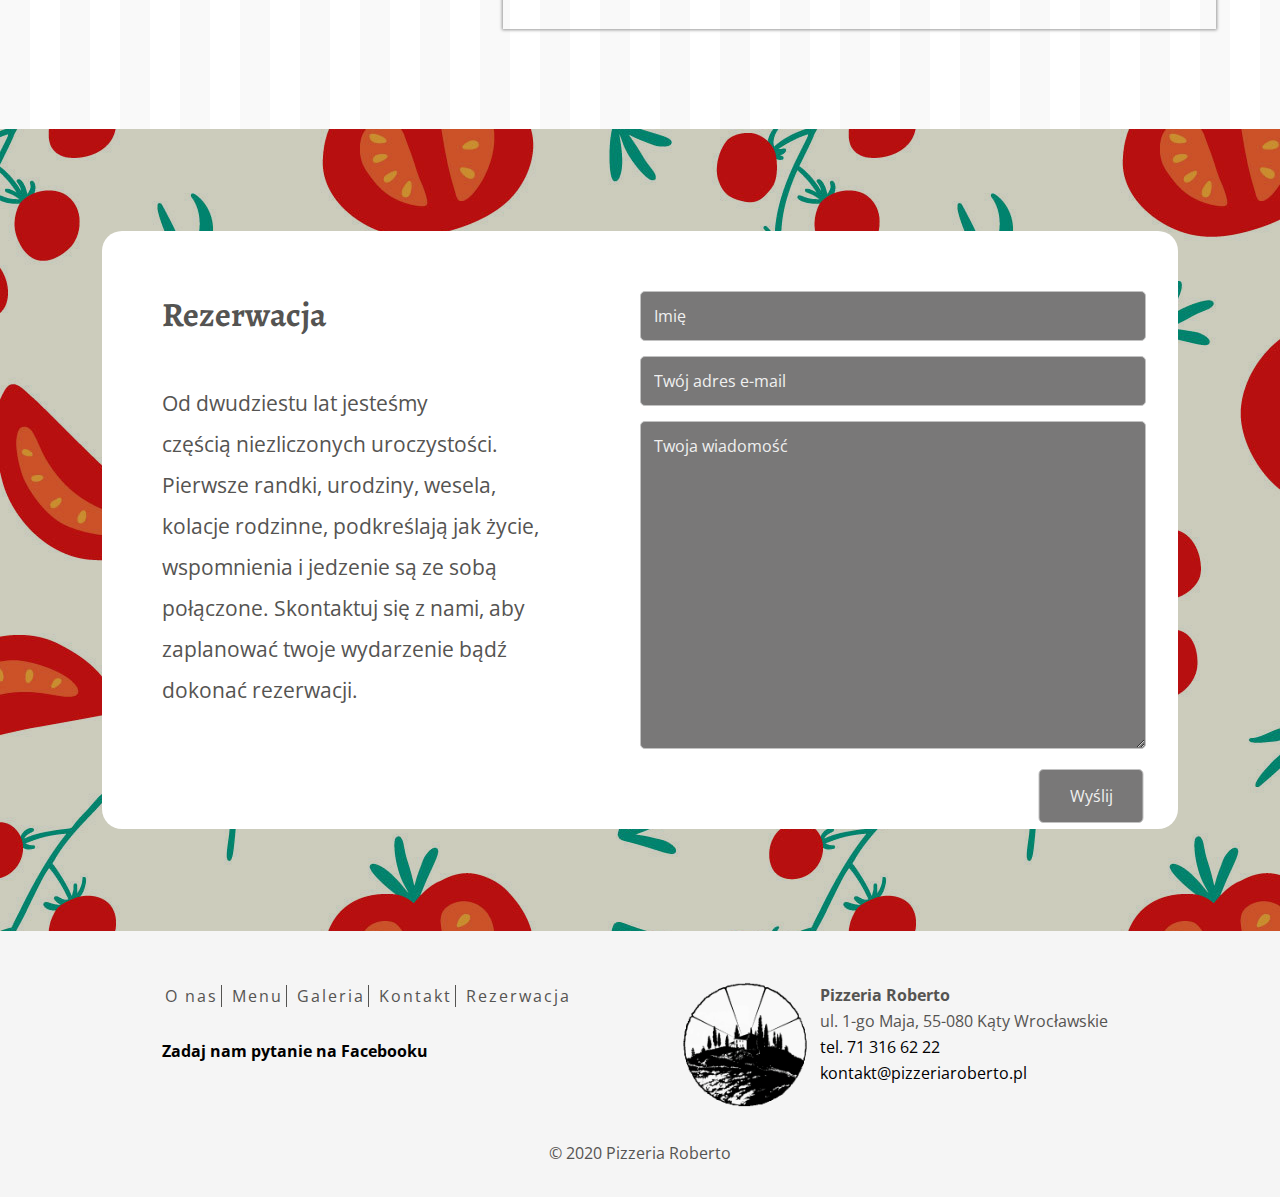
==== commit 85b3c262: "clean the code, delate unnecessary code and spaces" ====
--- a/index.html
+++ b/index.html
@@ -12,21 +12,13 @@
         href="https://fonts.googleapis.com/css?family=Alegreya:400,700|Open+Sans:400,700&display=swap&subset=latin-ext"
         rel="stylesheet">
 
-
-
-
-    <!-- 
-    <link rel="stylesheet" href="https://stackpath.bootstrapcdn.com/bootstrap/4.1.2/css/bootstrap.min.css"
-        integrity="sha384-Smlep5jCw/wG7hdkwQ/Z5nLIefveQRIY9nfy6xoR1uRYBtpZgI6339F5dgvm/e9B" crossorigin="anonymous"> -->
 </head>
 
 <body>
     <div class="background-image">
-        <!-- <div class="bg-headder"></div> -->
 
         <i class="fas fa-bars"></i>
         <header>
-            <!-- <div class="bg-headder"></div> -->
             <nav class="nav-bar">
                 <!-- moving nav bar with the site -->
 
@@ -37,7 +29,7 @@
 
                     <div class="nav-list ">
                         <ul>
-                            <li class="pizzeriaBtn" onclick="goToPizzeria()">Pizzeria</li>
+                            <li class="pizzeriaBtn" onclick="goToPizzeria()">O nas</li>
                             <li class="menuBtn" onclick="goToMenu()">Menu</li>
                             <li class="galleryBtn" onclick="goToGallery()">Galeria</li>
                             <li class="contactBtn" onclick="goToContact()">Kontakt</li>
@@ -55,7 +47,7 @@
 
                     <div class="nav-list nav-list2">
                         <ul>
-                            <li class="pizzeriaBtn2" onclick="goToPizzeria()">Pizzeria</li>
+                            <li class="pizzeriaBtn2" onclick="goToPizzeria()">O nas</li>
                             <li class="menuBtn2" onclick="goToMenu()">Menu</li>
                             <li class="galleryBtn2" onclick="goToGallery()">Galeria</li>
                             <li class="contactBtn2" onclick="goToContact()">Kontakt</li>
@@ -114,8 +106,6 @@
                         <img class="clearfix" src="images/photo-about.jpg" alt="pizzeria">
                     </div>
                 </div>
-
-
             </section>
 
         </div>
@@ -492,12 +482,6 @@
                 <div class="section-gallery-gallery" onclick="goToGalleryLink()">
                     <img src="/images/pizzeriaInterior/22.jpg" alt="" class="slider">
                     <p class="slider-text">Zobacz naszą galerię!</p>
-
-                    <!-- <div class="dots">
-                        <span  class="active dot"></span>
-                        <span class="dot"></span>
-                        <span class="dot"></span>
-                    </div> -->
                 </div>
 
             </section>
@@ -513,7 +497,6 @@
                 <div class="wrapperContact">
 
                     <div class="contact-text">
-                        <!-- <span class="contact-title">Kontakt</span> -->
 
                         <div class="contact-adress">
                             <div class="contact-image"><img src="images/basic_geolocalize-05.png"
@@ -575,7 +558,6 @@
                             placeholder="Imię" required>
                         <input class="contact-form-input-mail contact-form-input" type="text" name="mail"
                             placeholder="Twój adres e-mail" required>
-                        <!-- <input type="text" name="subject" placeholder="temat" class="contact-form-input-subject"> -->
                         <textarea class="contact-form-input-message contact-form-input" name="message"
                             placeholder="Twoja wiadomość" required></textarea>
                         <button class="formBtn" type="submit" name="submit">Wyślij</button>
@@ -589,7 +571,7 @@
 
 
 
-        <!-- <div class="wrapper"> -->
+
 
         <footer>
             <div class="footer-main">
@@ -597,7 +579,7 @@
                 <div class="footer-nav">
                     <div class="footer-list">
                         <ul>
-                            <li class="footer-nav pizzeriaBtn3" onclick="goToPizzeria()">Pizzeria</li>
+                            <li class="footer-nav pizzeriaBtn3" onclick="goToPizzeria()">O nas</li>
                             <li class="footer-nav  menuBtn3" onclick="goToMenu()">Menu</li>
                             <li class="footer-nav  galleryBtn3" onclick="goToGallery()">Galeria</li>
                             <li class="footer-nav  contactBtn3" onclick="goToContact()">Kontakt</li>
@@ -624,13 +606,6 @@
                     </div>
                 </div>
 
-                <!-- <div class="footer-facebook">
-                    <div data-token="66VuKAAamsrSkAab1FcdlpJiuGJBAyH6VKiJY7FPUSMRJHP6Iy" class="romw-badge"></div>
-                    <script src="https://reviewsonmywebsite.com/js/embedLoader.js?id=16985fd9e429040ba7c6"
-                        type="text/javascript"></script>
-
-                </div> -->
-
             </div>
 
             <section>
@@ -642,16 +617,6 @@
     </div>
 
 
-
-
-
-
-
-
-
-
-
-
     <script src="code.js"></script>
 </body>
 
--- a/style.css
+++ b/style.css
@@ -12,7 +12,6 @@
     margin: 0;
     color: #555452;
     font-family: 'Open Sans', sans-serif;
-
 }
 
 a {
@@ -32,24 +31,19 @@
     display: none;
     visibility: hidden;
     position: fixed;
-
     display: block;
     position: fixed;
     z-index: 10000;
     font-size: 7vw;
     right: 0;
     margin: 7vw;
-
     transition: 0.3s right;
 }
-
-
 
 .font-headders {
     font-family: 'Alegreya', sans-serif;
     font-weight: bold;
 }
-
 
 div.background-image {
     display: block;
@@ -74,15 +68,12 @@
     margin: auto;
 }
 
-
-
 .logo img {
     position: absolute;
     display: block;
     float: left;
     height: 60px;
     margin: 0 10vw;
-
 }
 
 .logo-still-nav img {
@@ -94,7 +85,6 @@
     position: absolute;
     top: 20px;
     padding: 10px 0;
-
     background-color: none;
     width: 100%;
     transition: 0.3s top;
@@ -111,10 +101,7 @@
     content: "";
     display: block;
     clear: both;
-
-}
-
-
+}
 
 .nav-list ul {
     list-style-type: none;
@@ -130,7 +117,6 @@
     text-align: center;
     line-height: 60px;
     padding: 0 20px;
-
     opacity: 0.7;
     font-size: 19px;
     font-weight: bold;
@@ -144,18 +130,14 @@
 
 .nav-bar {
     position: relative;
-
-
     background-color: rgba(0, 0, 0, 0.2);
     background-blend-mode: multiply;
     background-image: url("/images/OPT-1200-PizzeriaRoberto_BG-blur-cut-kopia.jpg");
     height: 80vh;
-
     background-repeat: no-repeat;
     background-size: cover;
     background-position: center;
     background-attachment: fixed;
-
 }
 
 .center-information {
@@ -229,7 +211,6 @@
 
 .text-section-pizzeria .opening-hours {
     font-size: 21px;
-
 }
 
 .text-section-pizzeria .opening-hours span:nth-child(1) {
@@ -253,17 +234,13 @@
     margin-bottom: 10px;
 }
 
-
-
 /* middle banner */
-
 
 .middle-banner {
     background: rgba(0, 0, 0, .2) url('images/OPT-cherry-and-roma-tomatoes-kopia.jpg');
     background-blend-mode: darken;
     text-align: center;
     padding: 60px 0;
-
 }
 
 .middle-banner-text {
@@ -284,7 +261,6 @@
     font-size: 20px;
     font-weight: normal;
 }
-
 
 /* menu */
 
@@ -317,25 +293,19 @@
     font-size: 30px;
 }
 
-
-
 .cointainer-menu-line {
     font-size: 21px;
     line-height: 25px;
     margin-bottom: 25px;
 }
 
-
-
 .product-name {
     font-family: 'Alegreya', sans-serif;
     font-weight: bold;
 }
 
 .font-normal {
-    /* font-family: 'Open Sans', sans-serif; */
     font-weight: normal;
-
 }
 
 
@@ -351,7 +321,6 @@
 .product-addings {
     font-size: 17px;
 }
-
 
 /* gallery */
 
@@ -403,7 +372,6 @@
 
 /* contact */
 
-
 .contact {
     margin: 100px 5vw;
 }
@@ -432,8 +400,6 @@
     padding-right: 90px;
 }
 
-
-
 .contact-map {
     width: 100%;
     box-shadow: 0px 0px 3px 1px #979797;
@@ -443,7 +409,6 @@
     margin-left: 15px;
 }
 
-
 .contact-map iframe {
     height: 100%;
     width: 100%;
@@ -454,13 +419,9 @@
     align-items: center;
 }
 
-
 .contact-image img {
     width: 65px;
 }
-
-
-
 
 /* contact form */
 
@@ -480,13 +441,11 @@
 
 .contact-form-text {
     width: 50%;
-    /* max-width: 40%; */
 }
 
 .contact-form-inputs {
     width: 50%;
 }
-
 
 .contact-form-text h3 {
     margin-bottom: 45px;
@@ -532,8 +491,6 @@
     margin-bottom: 10px;
 }
 
-
-
 /* footer */
 
 footer {
@@ -603,21 +560,14 @@
 }
 
 .footer-faq {
-    margin: 30px 20px;
+    margin: 30px 0;
 }
 
 footer section {
     text-align: center;
 }
 
-
-
-
-
-
 @media (max-width: 1100px) {
-
-
     .contact-text {
         padding-right: 30px;
     }
@@ -638,51 +588,25 @@
 }
 
 @media (max-width: 950px) {
-
     .nav-bar {
         background-image: url("images/OPT-600-PizzeriaRoberto_BG-blur-cut-kopia.jpg");
         height: 80vh;
         background-attachment: scroll;
-
     }
 
     .middle-banner {
         padding: 30px 0;
-
-    }
-
-    /* .middle-banner-text {
-        background-color: white;
-        width: 70%;
-        margin: auto;
-        padding: 20px;
-        border-radius: 30px;
-    } */
+    }
 
     .section-menu {
         margin: 70px 5vw;
     }
 
-
-
-    /* .cointainer-menu-line {
-        font-size: 21px;
-        line-height: 25px;
-        margin-bottom: 25px;
-    } */
-
     .section-gallery {
         margin: 50px 5vw 60px;
     }
 
-
-
-    /* section.pizzeria {
-        margin: 100px 5vw 70px;
-    } */
-
     .contact-adress {
-
         margin: 50px 0px;
         padding-right: 25px;
     }
@@ -703,10 +627,7 @@
         align-self: center;
     }
 
-
-
     /* contact form */
-
 
     .contact-form-wrapper {
         flex-direction: column;
@@ -723,34 +644,8 @@
 }
 
 @media (max-width: 850px) {
-
-    /* .nav-bar {
-        position: relative;
-
-
-        background-color: rgba(0, 0, 0, 0.2);
-        background-blend-mode: multiply;
-        background-image: url("images/PizzeriaRoberto_BG-blur-cut.png");
-        height: 80vh;
-
-        background-repeat: no-repeat;
-        background-size: auto 100%;
-        background-position: center;
-        background-attachment: fixed;
-    } */
-
     .fas {
-        /* display: block;
-        position: fixed;
-        z-index: 10000;
-        font-size: 7vw;
-        right: 0;
-        margin: 7vw;
-
-        transition: 0.3s right; */
-
         visibility: visible;
-
     }
 
     .fasOn {
@@ -784,7 +679,6 @@
 
     .nav-list ul {
         padding-top: 35%;
-        /* transform: translateY(); */
         list-style-type: none;
         overflow: hidden;
         float: none;
@@ -793,7 +687,6 @@
         background-color: grey;
         display: block;
         opacity: 0.9;
-
     }
 
     .nav-list li {
@@ -801,36 +694,22 @@
         text-align: center;
         line-height: auto;
         padding: 0 0px;
-
         opacity: 1;
         font-size: 16px;
         font-weight: bold;
         color: black;
         cursor: pointer;
-
-
-
-    }
-
-
-
+    }
 
     .logo img {
-        /* position: absolute; */
-        /* display: block; */
         float: none;
         margin: 0;
-        /* height: 110px; */
-        /* margin: vw; */
-        /* background-color: red; */
-
     }
 
     .logo-still-nav img {
         height: 100px;
         left: 47%;
         transform: translate(-50%, 12vh);
-
     }
 
     .center-information h2 {
@@ -842,9 +721,6 @@
         margin: 15px 0;
     }
 
-
-
-
     /* the main part of the page */
 
     section.pizzeria {
@@ -854,7 +730,6 @@
     .content-section-pizzeria {
         display: block;
     }
-
 
     .text-section-pizzeria h2 {
         font-size: 20px;
@@ -871,7 +746,6 @@
 
     .text-section-pizzeria .opening-hours {
         font-size: 14px;
-        /* display: block; */
     }
 
 
@@ -881,13 +755,7 @@
         margin: 50px auto 0;
     }
 
-
-
-
-
-
     /* middle banner */
-
 
     .middle-banner {
         padding: 20px 0;
@@ -906,10 +774,7 @@
         font-size: 14px;
     }
 
-
     /* menu */
-
-
 
     .section-menu-headder p {
         font-size: 20px;
@@ -926,33 +791,21 @@
     .menu-headder {
         font-size: 18px;
     }
-
-
 
     .cointainer-menu-line {
         font-size: 18px;
         line-height: 30px;
-
-    }
-
+    }
 
     .product-addings {
         font-size: 14px;
     }
 
-
     /* gallery */
-
-
 
     .section-gallery-headder p {
         font-size: 20px;
     }
-
-
-
-
-
 
     .section-gallery-gallery p {
         font-size: 18px;
@@ -961,24 +814,15 @@
 
     /* contact */
 
-
-
     .contact-title {
         font-size: 20px;
     }
 
     .contact-text {
         font-size: 14px;
-
-    }
-
+    }
 
     /* contact form */
-
-
-
-
-
 
     .contact-form-text p {
         font-size: 14px;
@@ -987,13 +831,7 @@
 
     .contact-form-input {
         font-size: 14px;
-
-
-
-    }
-
-
-
+    }
 
     /* footer */
 
@@ -1002,7 +840,6 @@
     }
 
     .footer-main {
-
         flex-direction: column;
         text-align: center;
     }
@@ -1017,6 +854,9 @@
         margin-left: 20px;
     }
 
+    .footer-faq {
+        transform: translateX(-15px);
+    }
 
     .footer-list li:nth-last-child(1) {
         border: none;
@@ -1031,7 +871,6 @@
         margin-right: 10px;
     }
 
-
     .footer-facebook {
         visibility: hidden;
         display: none;
@@ -1041,7 +880,6 @@
 @media (max-width: 690px) {
     .contact-text {
         display: block;
-        /* font-size: 18px; */
     }
 
     .contact-form {
@@ -1071,12 +909,10 @@
     .logo-still-nav img {
         height: 90px;
         transform: translate(-50%, 11vh);
-
     }
 
     .center-information {
         top: 55%;
-
     }
 
     .text-section-pizzeria p {
@@ -1088,19 +924,15 @@
     }
 
     .middle-banner-text {
-
         width: 90%;
         margin: auto;
         padding: 10px;
-
     }
 
     .opening-hours {
         display: block;
         width: 120%;
-
-    }
-
+    }
 
     .opening-hours li {
         display: block;
@@ -1108,41 +940,29 @@
     }
 
     .section-gallery-gallery img {
-
         width: 50%;
         height: 50%;
-        /* top: 50%;
-        left: 50%;
-        transform: translate(-50%, -50%); */
-
-    }
-
-
-
+    }
 
     .contact-form-input {
         width: 90%;
     }
-
 }
 
 @media(max-width:325px) {
     .logo-still-nav img {
         height: 80px;
         transform: translate(-50%, 8vh);
-
     }
 }
 
 @media(orientation:landscape) and (max-width:800px) {
     .nav-bar {
         height: 130vh;
-
     }
 
     .logo-still-nav img {
         height: 90px;
         transform: translate(-50%, 8vh);
-
     }
 }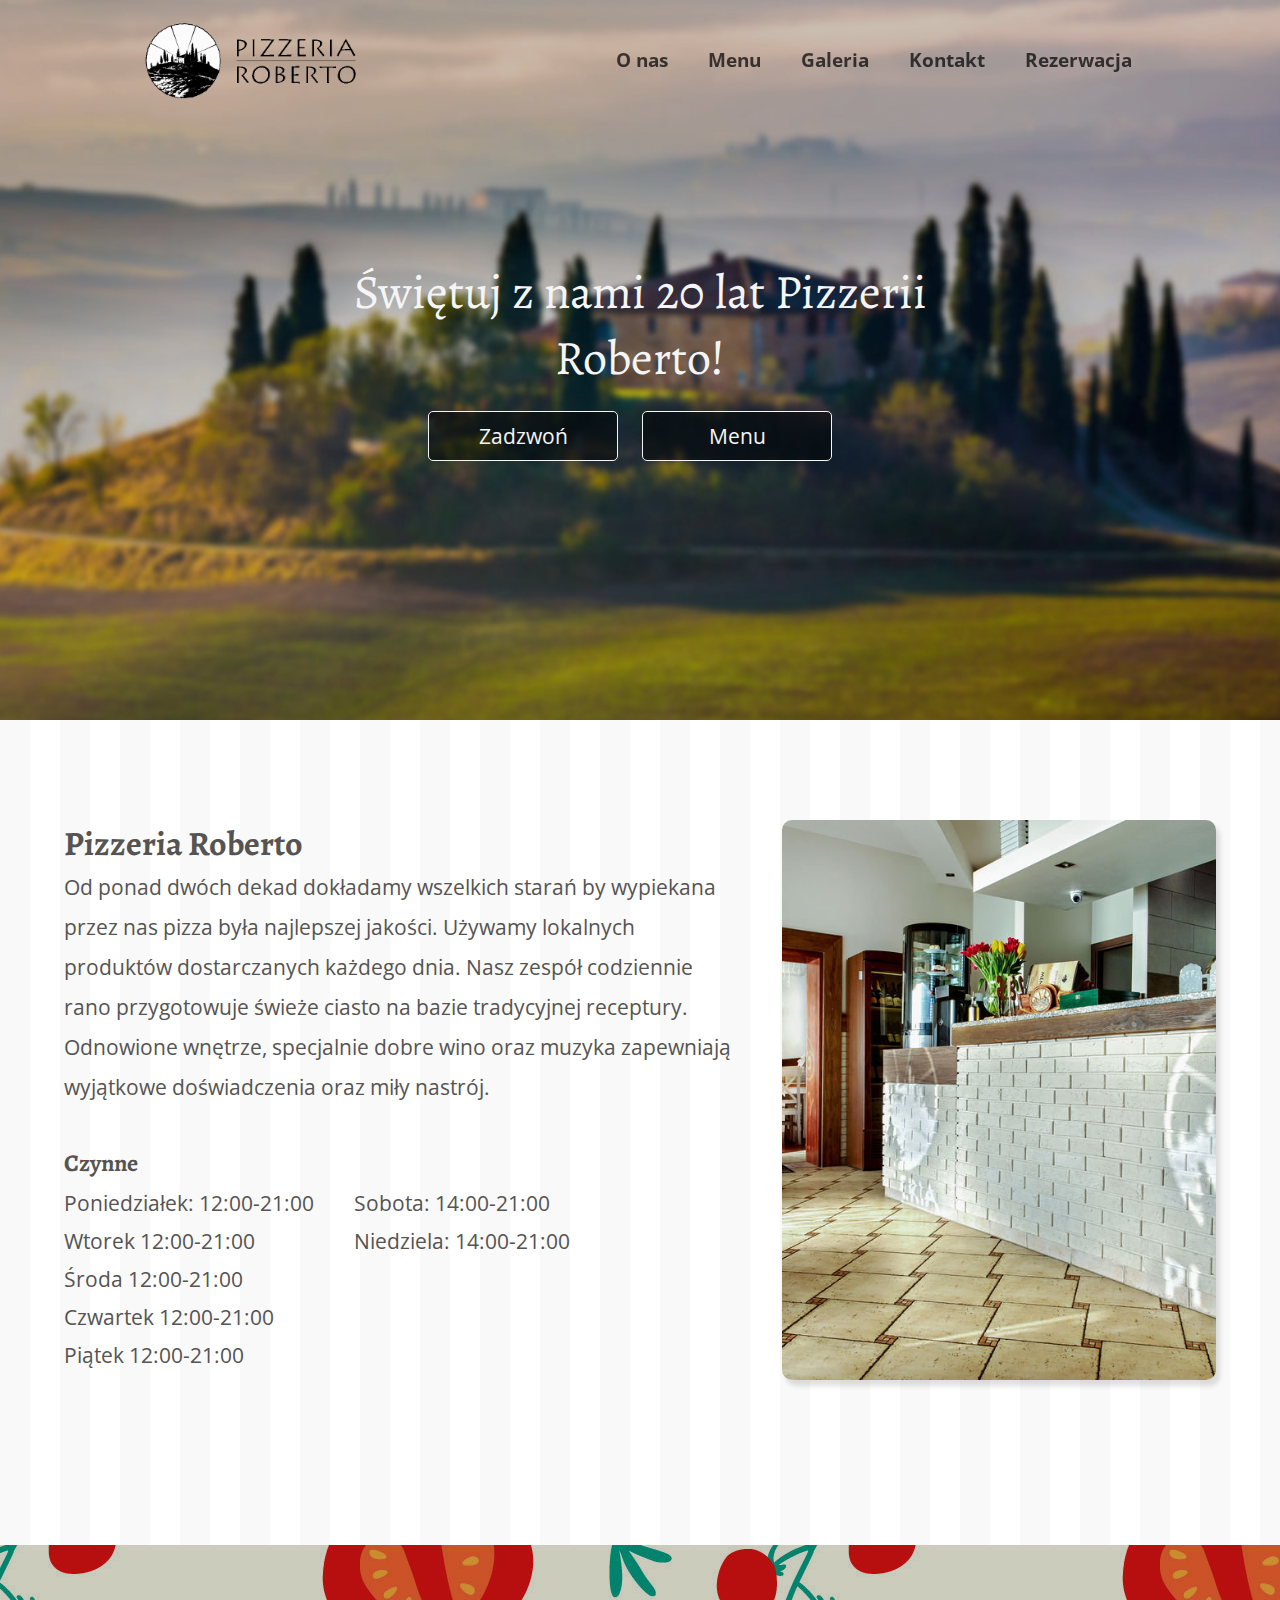
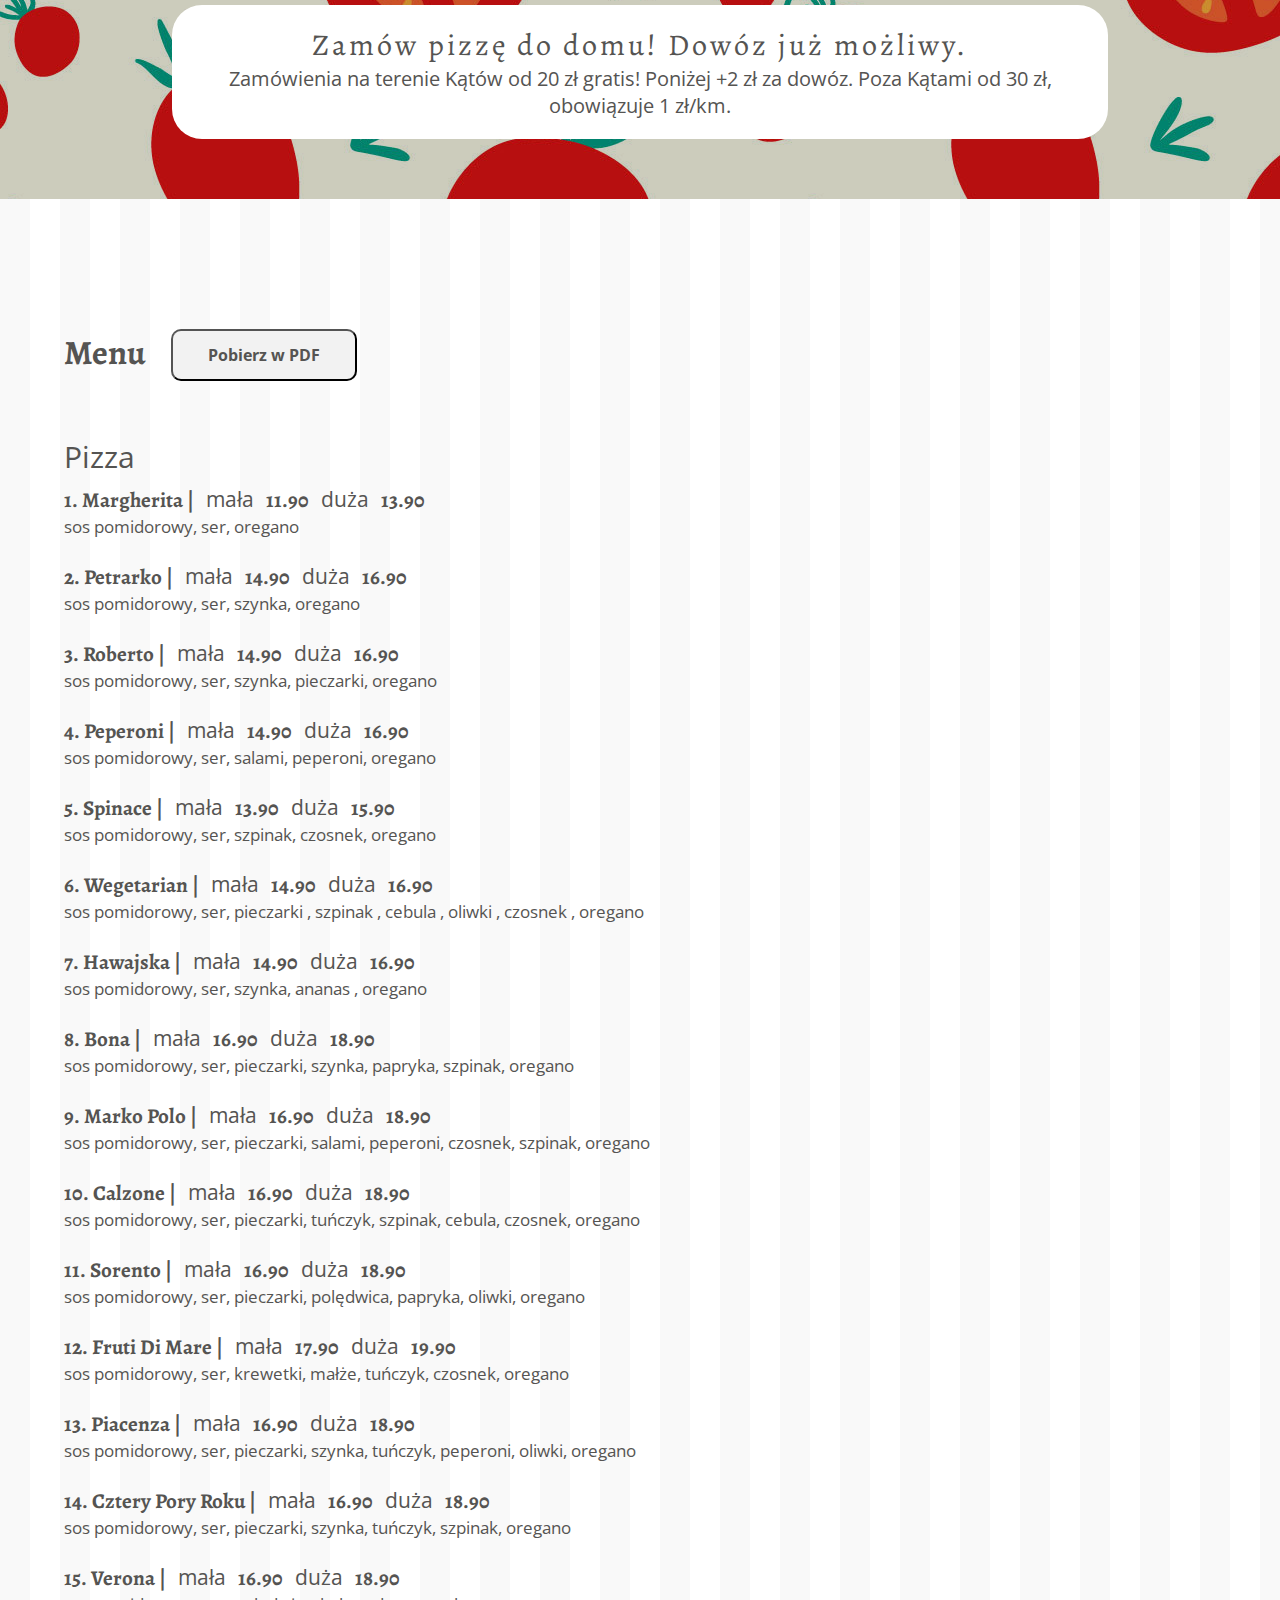
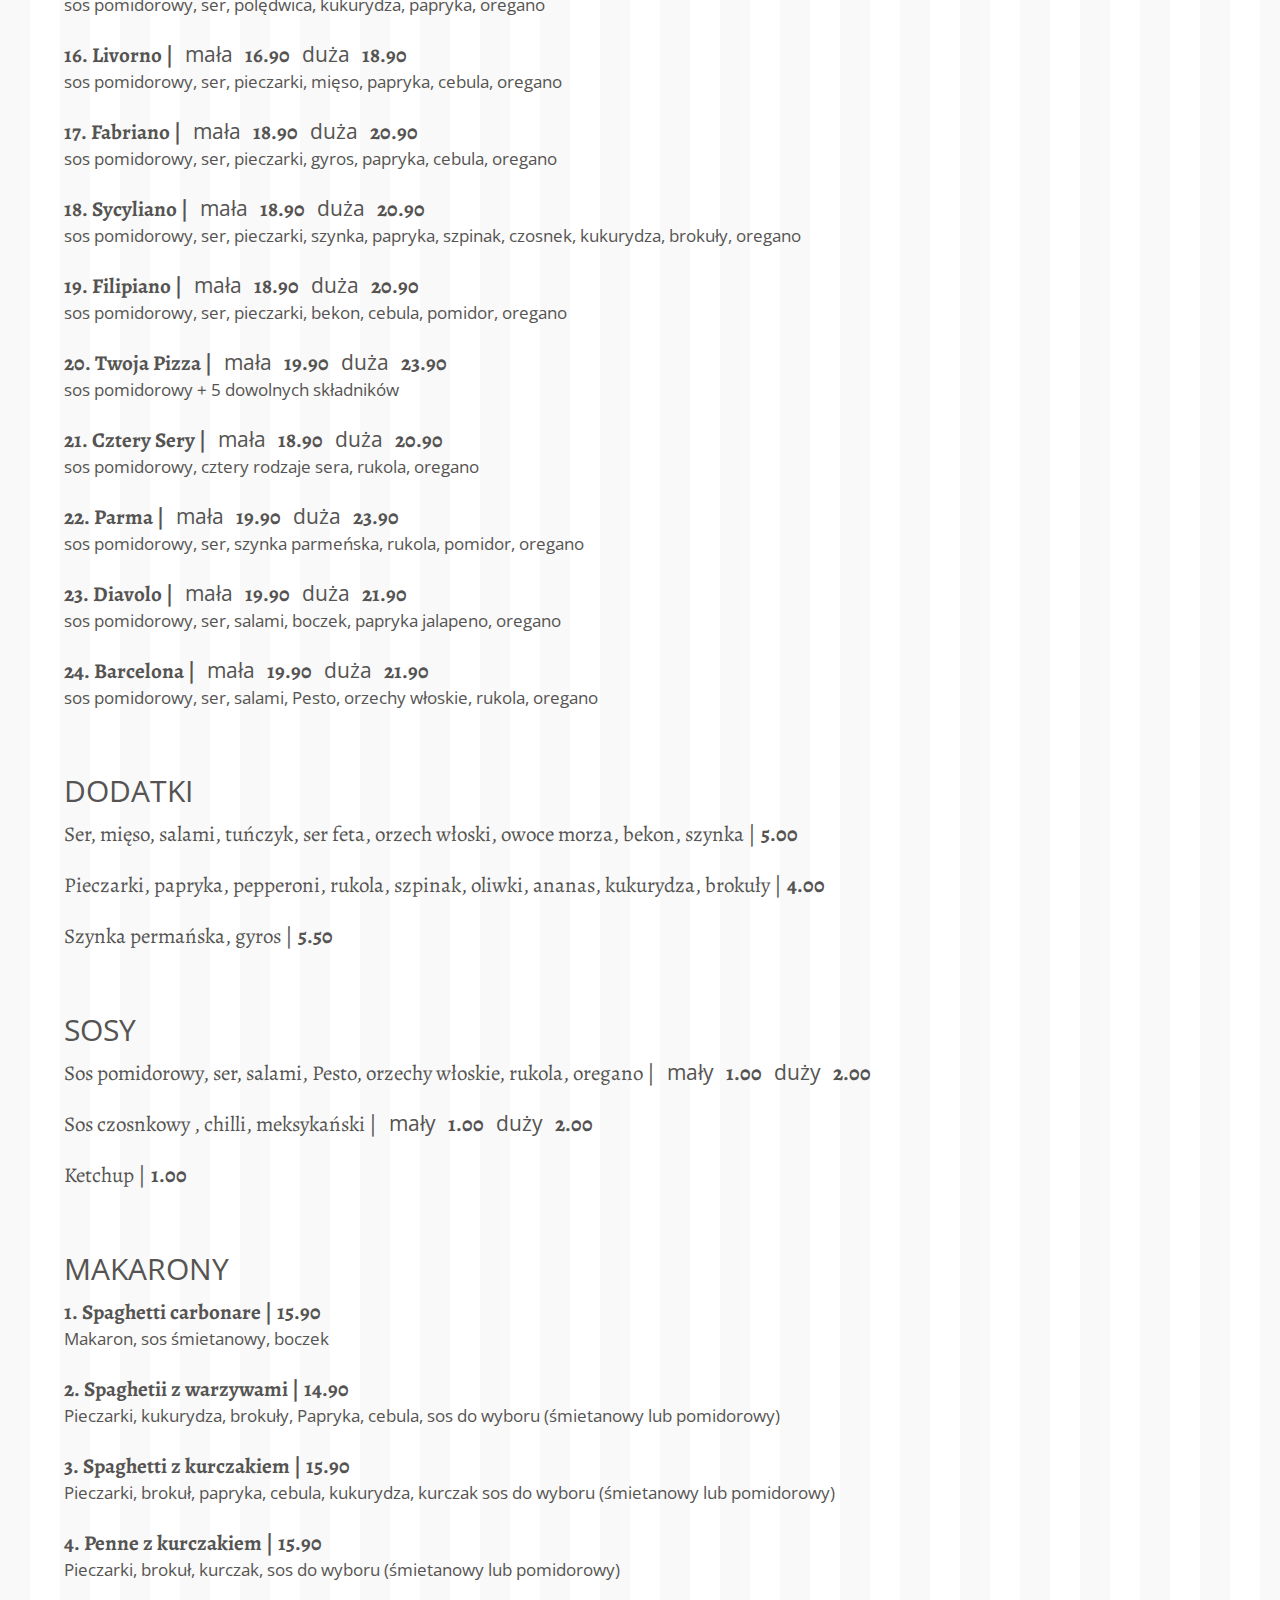
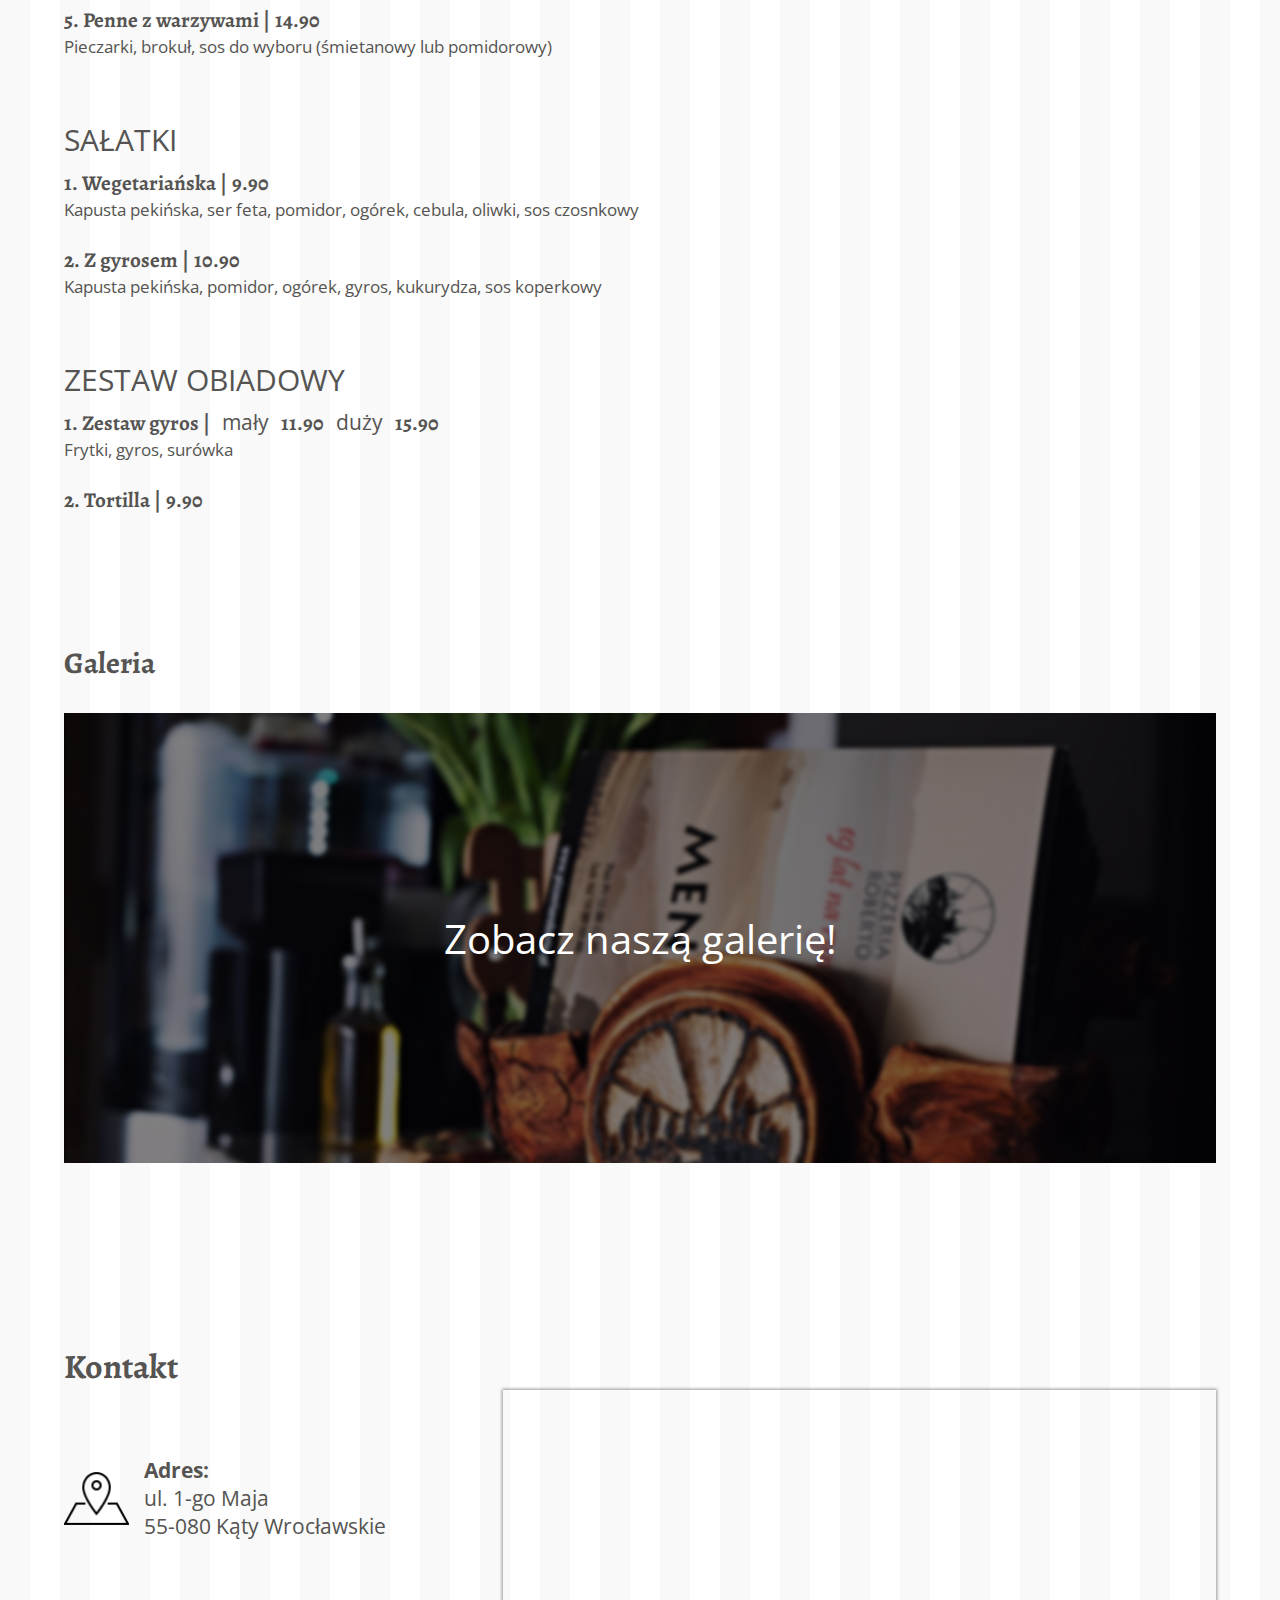
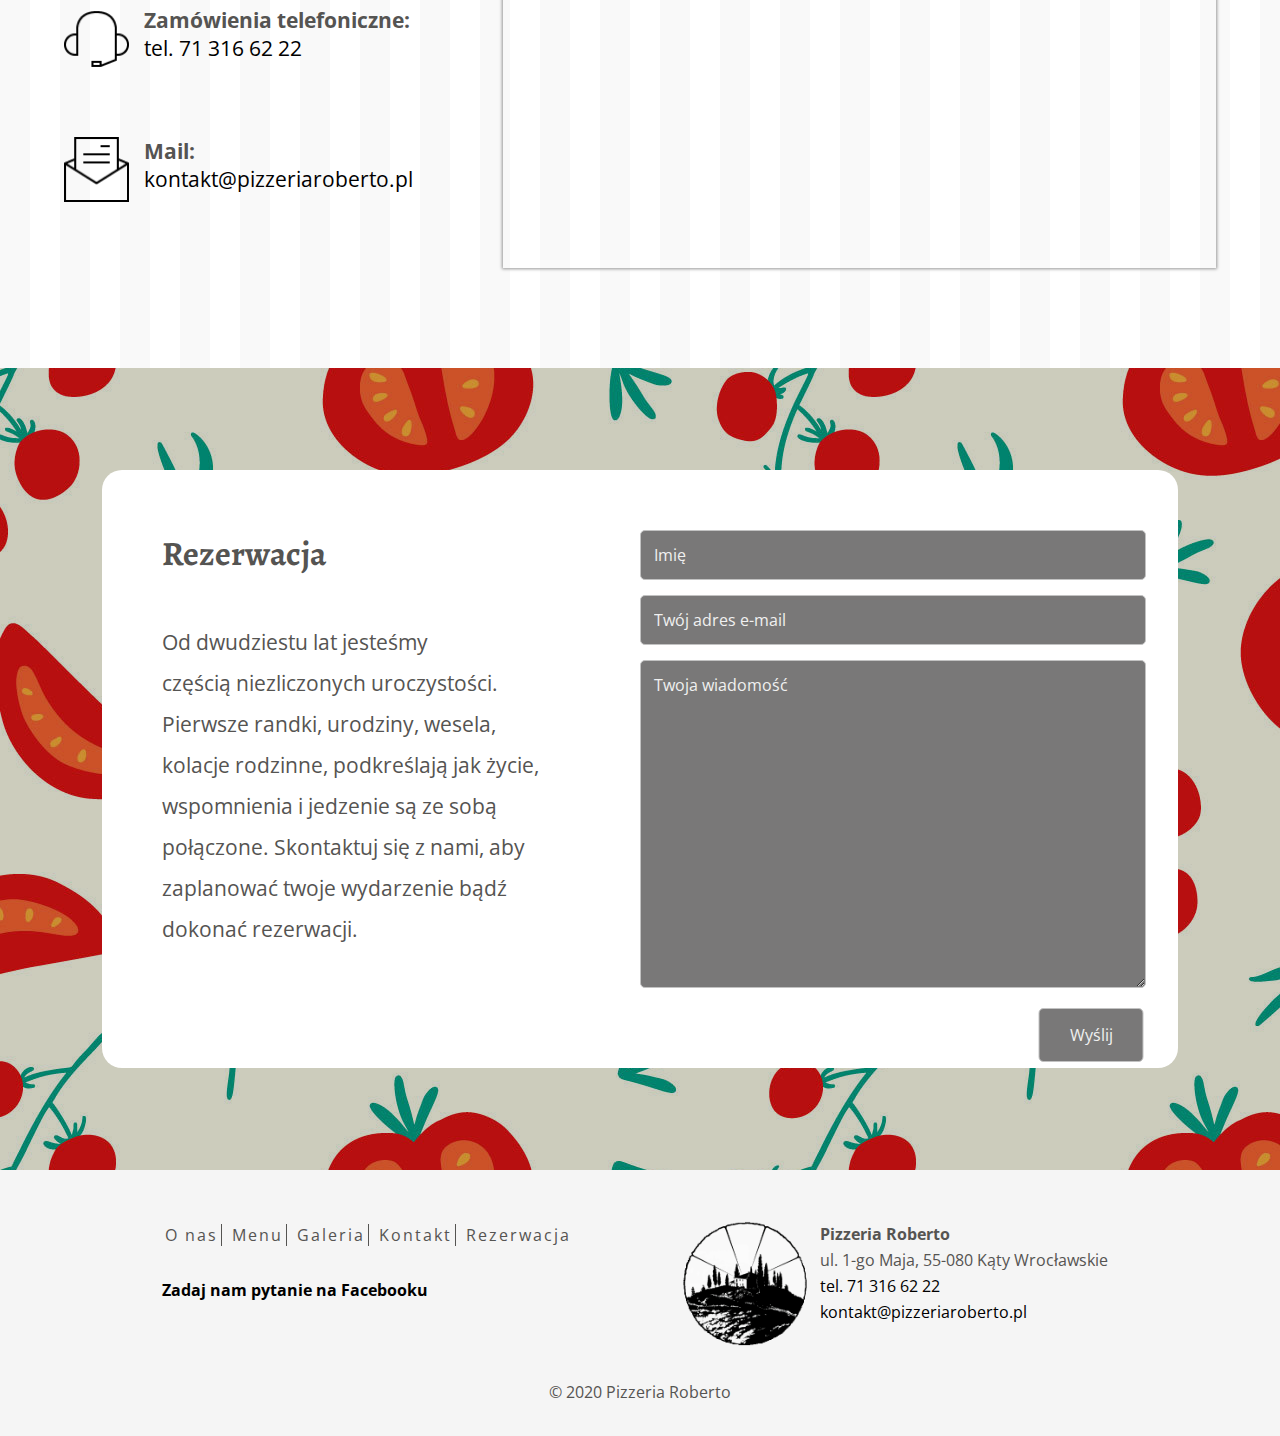
==== commit 8edd9210: "corect informations on website" ====
--- a/index.html
+++ b/index.html
@@ -1,5 +1,5 @@
 <!DOCTYPE html>
-<html lang="en">
+<html lang="pl">
 
 <head>
     <meta charset="UTF-8">
@@ -12,6 +12,11 @@
         href="https://fonts.googleapis.com/css?family=Alegreya:400,700|Open+Sans:400,700&display=swap&subset=latin-ext"
         rel="stylesheet">
 
+    <meta property="og:url" content="http://pizzeriaroberto.pl/" />
+    <meta property="og:title" content="Pizzeria Roberto zaprasza!" />
+    <meta property="og:description"
+        content="Od ponad dwóch dekad dokładamy wszelkich starań by wypiekana przez nas pizza była najlepszej jakości. Używamy lokalnych produktów dostarczanych każdego dnia. Nasz zespół codziennie rano przygotowuje świeże ciasto na bazie tradycyjnej receptury." />
+    <meta property="og:image" content="/images/pizzeriaInterior/17.jpg" />
 </head>
 
 <body>
@@ -87,17 +92,17 @@
 
                             <span>
                                 <ul>
-                                    <li>Poniedziałek: 12:00-22:00</li>
-                                    <li>Wtorek 12:00-22:00</li>
-                                    <li>Środa 12:00-22:00</li>
-                                    <li>Czwartek 12:00-22:00</li>
-                                    <li>Piątek 12:00-22:00</li>
+                                    <li>Poniedziałek: 12:00-21:00</li>
+                                    <li>Wtorek 12:00-21:00</li>
+                                    <li>Środa 12:00-21:00</li>
+                                    <li>Czwartek 12:00-21:00</li>
+                                    <li>Piątek 12:00-21:00</li>
                                 </ul>
                             </span>
                             <span>
                                 <ul>
-                                    <li>Sobota: 14:00-22:00</li>
-                                    <li>Niedziela: 14:00-22:00</li>
+                                    <li>Sobota: 14:00-21:00</li>
+                                    <li>Niedziela: 14:00-21:00</li>
                                 </ul>
                             </span>
                         </section>
@@ -116,7 +121,8 @@
         <section class="middle-banner">
             <div class="middle-banner-text">
                 <h2 class="font-headders">Zamów pizzę do domu! Dowóz już możliwy.</h2>
-                <h3>Zamówienia na terenie Kątów od 20 zł, dowóz gratis, poniżej +2 zł. Poza Kątami obowiązuje 1 zł/km.
+                <h3>Zamówienia na terenie Kątów od 20 zł gratis! Poniżej +2 zł za dowóz. Poza Kątami od 30 zł,
+                    obowiązuje 1 zł/km.
                 </h3>
             </div>
 
@@ -127,9 +133,10 @@
             <section class="section-menu">
                 <div class="section-menu-headder">
                     <p class="font-headders">Menu</p>
-                    <a href="/images/pizzerialogotyp.png" download="Menu Pizzeria Roberto">
+                    <a href="PIZZERIA ROBERTO ULOTKA.pdf" download="Menu Pizzeria Roberto">
                 <button>Pobierz w PDF</button>
             </a>
+
                 </div>
 
                 <div class="section-menu-pizza">
@@ -204,9 +211,9 @@
                     <div class="cointainer-menu-line">
                         <span class="product-name">	8. Bona |</span>
                         <span class="product-size">mała</span>
-                        <span class="product-price">15.90</span>
-                        <span class="product-size">duża</span>
-                        <span class="product-price clearfix">16.90</span>
+                        <span class="product-price">16.90</span>
+                        <span class="product-size">duża</span>
+                        <span class="product-price clearfix">18.90</span>
                         <span class="product-addings">sos pomidorowy, ser, pieczarki, szynka, papryka, szpinak, oregano</span>
                     </div>
 
@@ -303,28 +310,29 @@
                     <div class="cointainer-menu-line">
                         <span class="product-name">	19. Filipiano |</span>
                         <span class="product-size">mała</span>
-                        <span class="product-price">17.90</span>
-                        <span class="product-size">duża</span>
-                        <span class="product-price clearfix">19.90</span>
+                        <span class="product-price">18.90</span>
+                        <span class="product-size">duża</span>
+                        <span class="product-price clearfix">20.90</span>
                         <span class="product-addings">sos pomidorowy, ser, pieczarki, bekon, cebula, pomidor, oregano</span>
                     </div>
 
-                    <div class="cointainer-menu-line">
-                        <span class="product-name">	20. Cztery Sery |</span>
+
+                    <div class="cointainer-menu-line">
+                        <span class="product-name">	20. Twoja Pizza |</span>
+                        <span class="product-size">mała</span>
+                        <span class="product-price">19.90</span>
+                        <span class="product-size">duża</span>
+                        <span class="product-price clearfix">23.90</span>
+                        <span class="product-addings">sos pomidorowy + 5 dowolnych składników</span>
+                    </div>
+
+                    <div class="cointainer-menu-line">
+                        <span class="product-name">	21. Cztery Sery |</span>
                         <span class="product-size">mała</span>
                         <span class="product-price">18.90</span>
                         <span class="product-size">duża</span>
                         <span class="product-price clearfix">20.90</span>
                         <span class="product-addings">sos pomidorowy, cztery rodzaje sera, rukola, oregano</span>
-                    </div>
-
-                    <div class="cointainer-menu-line">
-                        <span class="product-name">	21. Twoja Pizza |</span>
-                        <span class="product-size">mała</span>
-                        <span class="product-price">19.90</span>
-                        <span class="product-size">duża</span>
-                        <span class="product-price clearfix">23.90</span>
-                        <span class="product-addings">sos pomidorowy + 5 dowolnych składników</span>
                     </div>
 
                     <div class="cointainer-menu-line">
@@ -365,8 +373,15 @@
 
                     <div class="cointainer-menu-line">
                         <span class="product-name font-normal">Ser, mięso, salami, tuńczyk,
-                        polędwica, owoce morza, bekon, szynka |</span>
+                        ser feta, orzech włoski, owoce morza, bekon, szynka |</span>
                         <span class="product-price">5.00</span>
+
+                    </div>
+
+                    <div class="cointainer-menu-line">
+                        <span class="product-name font-normal">	Pieczarki, papryka, pepperoni, rukola, szpinak,
+                        oliwki, ananas, kukurydza, brokuły |</span>
+                        <span class="product-price">4.00</span>
 
                     </div>
 
@@ -377,13 +392,31 @@
                     </div>
 
 
-                    <div class="cointainer-menu-line">
-                        <span class="product-name font-normal">	Pieczarki, papryka, pepperoni, szpinak,
-                        oliwki, ananas, kukurydza, brokuły |</span>
-                        <span class="product-price">4.00</span>
-
-                    </div>
-
+                    <div class="section-menu-pizza-headder fontNormal">
+                        <span class="menu-headder">SOSY</span>
+                    </div>
+
+                    <div class="cointainer-menu-line">
+                        <span class="product-name font-normal">Sos pomidorowy, ser, salami, Pesto, orzechy włoskie, rukola, oregano |</span>
+                        <span class="product-size">mały</span>
+                        <span class="product-price">1.00</span>
+                        <span class="product-size">duży</span>
+                        <span class="product-price clearfix">2.00</span>
+                    </div>
+
+                    <div class="cointainer-menu-line">
+                        <span class="product-name font-normal">Sos czosnkowy , chilli, meksykański |</span>
+                        <span class="product-size">mały</span>
+                        <span class="product-price">1.00</span>
+                        <span class="product-size">duży</span>
+                        <span class="product-price clearfix">2.00</span>
+                    </div>
+
+                    <div class="cointainer-menu-line">
+                        <span class="product-name font-normal">Ketchup |</span>
+                        <span class="product-price">1.00</span>
+
+                    </div>
 
                 </div>
 
@@ -394,19 +427,19 @@
                     </div>
 
                     <div class="cointainer-menu-line">
-                        <span class="product-name">	1. Spagetti carbonare |</span>
+                        <span class="product-name">	1. Spaghetti carbonare |</span>
                         <span class="product-price clearfix">15.90</span>
                         <span class="product-addings">Makaron, sos śmietanowy, boczek</span>
                     </div>
 
                     <div class="cointainer-menu-line">
                         <span class="product-name">	2. Spaghetii z warzywami |</span>
-                        <span class="product-price clearfix">15.90</span>
+                        <span class="product-price clearfix">14.90</span>
                         <span class="product-addings">Pieczarki, kukurydza, brokuły, Papryka, cebula, sos do wyboru (śmietanowy lub pomidorowy)</span>
                     </div>
 
                     <div class="cointainer-menu-line">
-                        <span class="product-name">	3. Spagetti z kurczakiem |</span>
+                        <span class="product-name">	3. Spaghetti z kurczakiem |</span>
                         <span class="product-price clearfix">15.90</span>
                         <span class="product-addings">Pieczarki, brokuł, papryka, cebula, kukurydza, kurczak sos do wyboru (śmietanowy lub pomidorowy)</span>
                     </div>
@@ -419,7 +452,7 @@
 
                     <div class="cointainer-menu-line">
                         <span class="product-name">	5. Penne z warzywami |</span>
-                        <span class="product-price clearfix">15.90</span>
+                        <span class="product-price clearfix">14.90</span>
                         <span class="product-addings">Pieczarki, brokuł, sos do wyboru (śmietanowy lub pomidorowy)</span>
                     </div>
 
